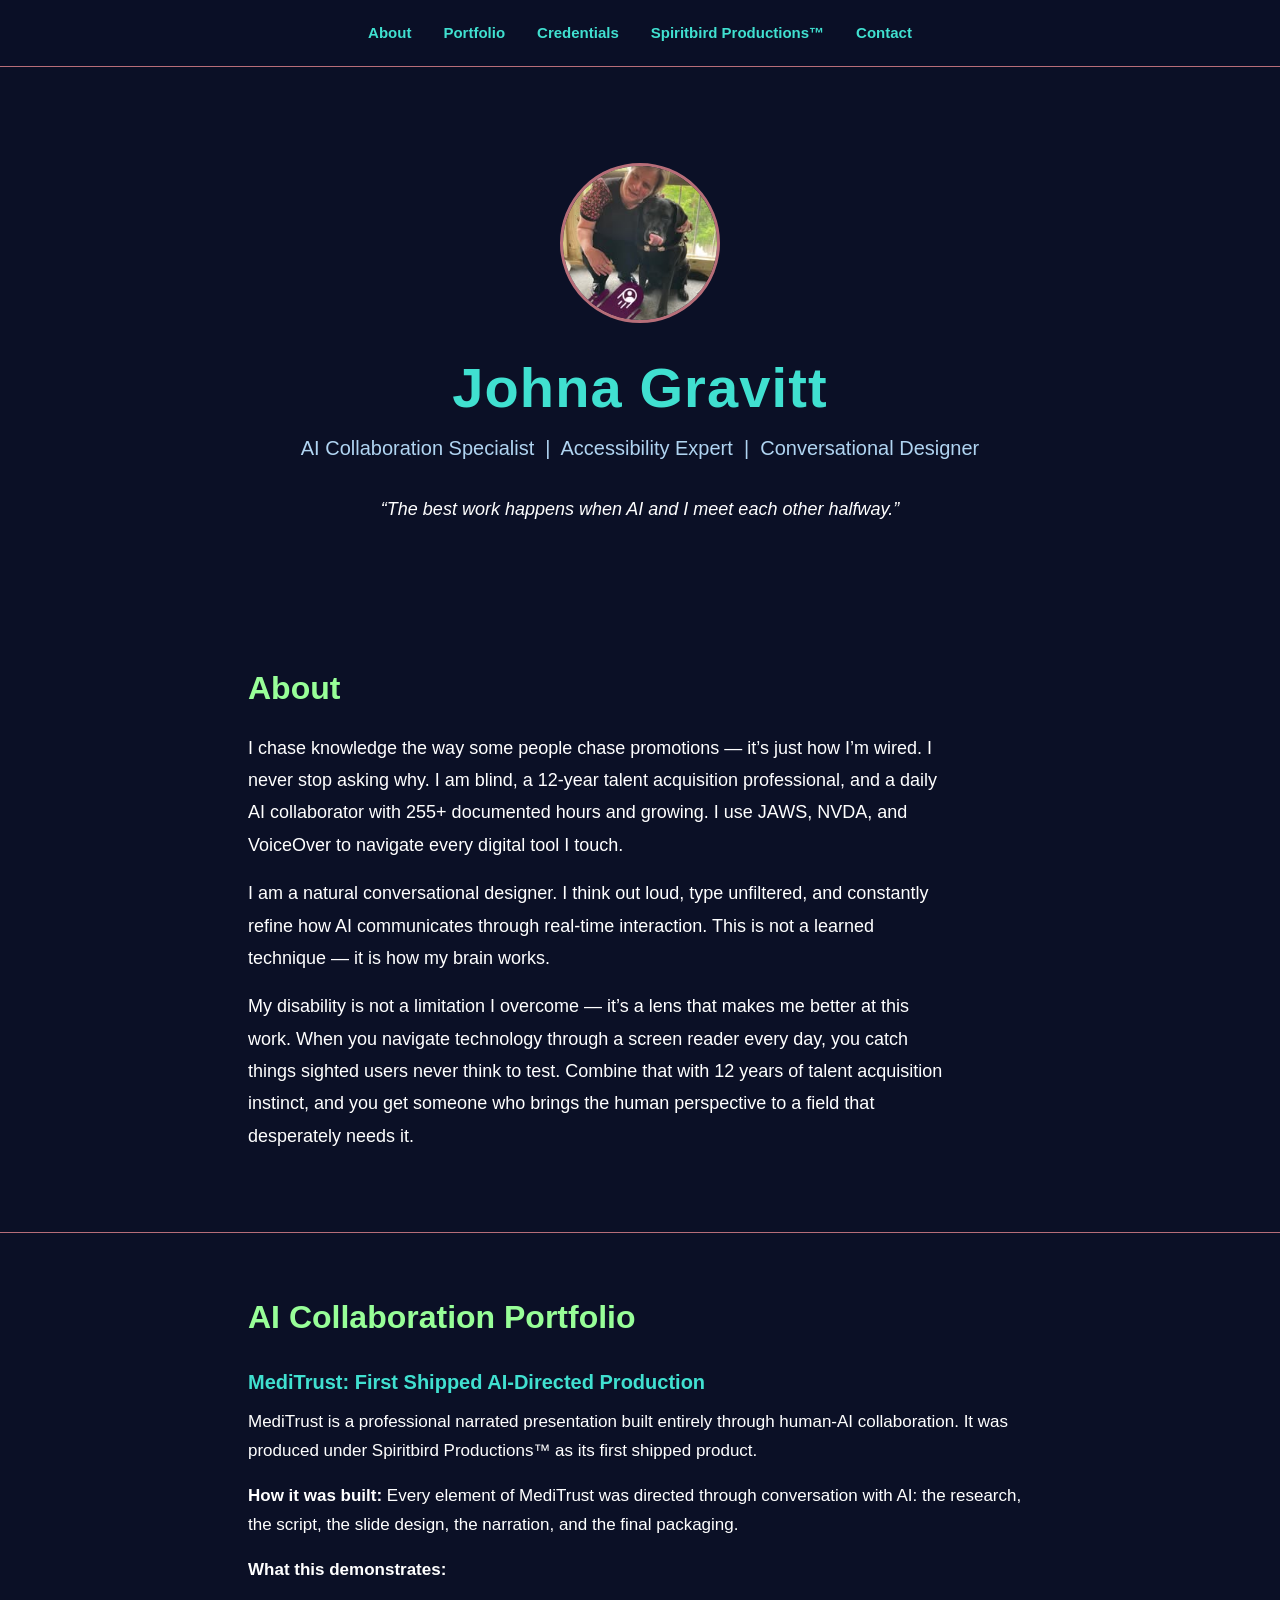
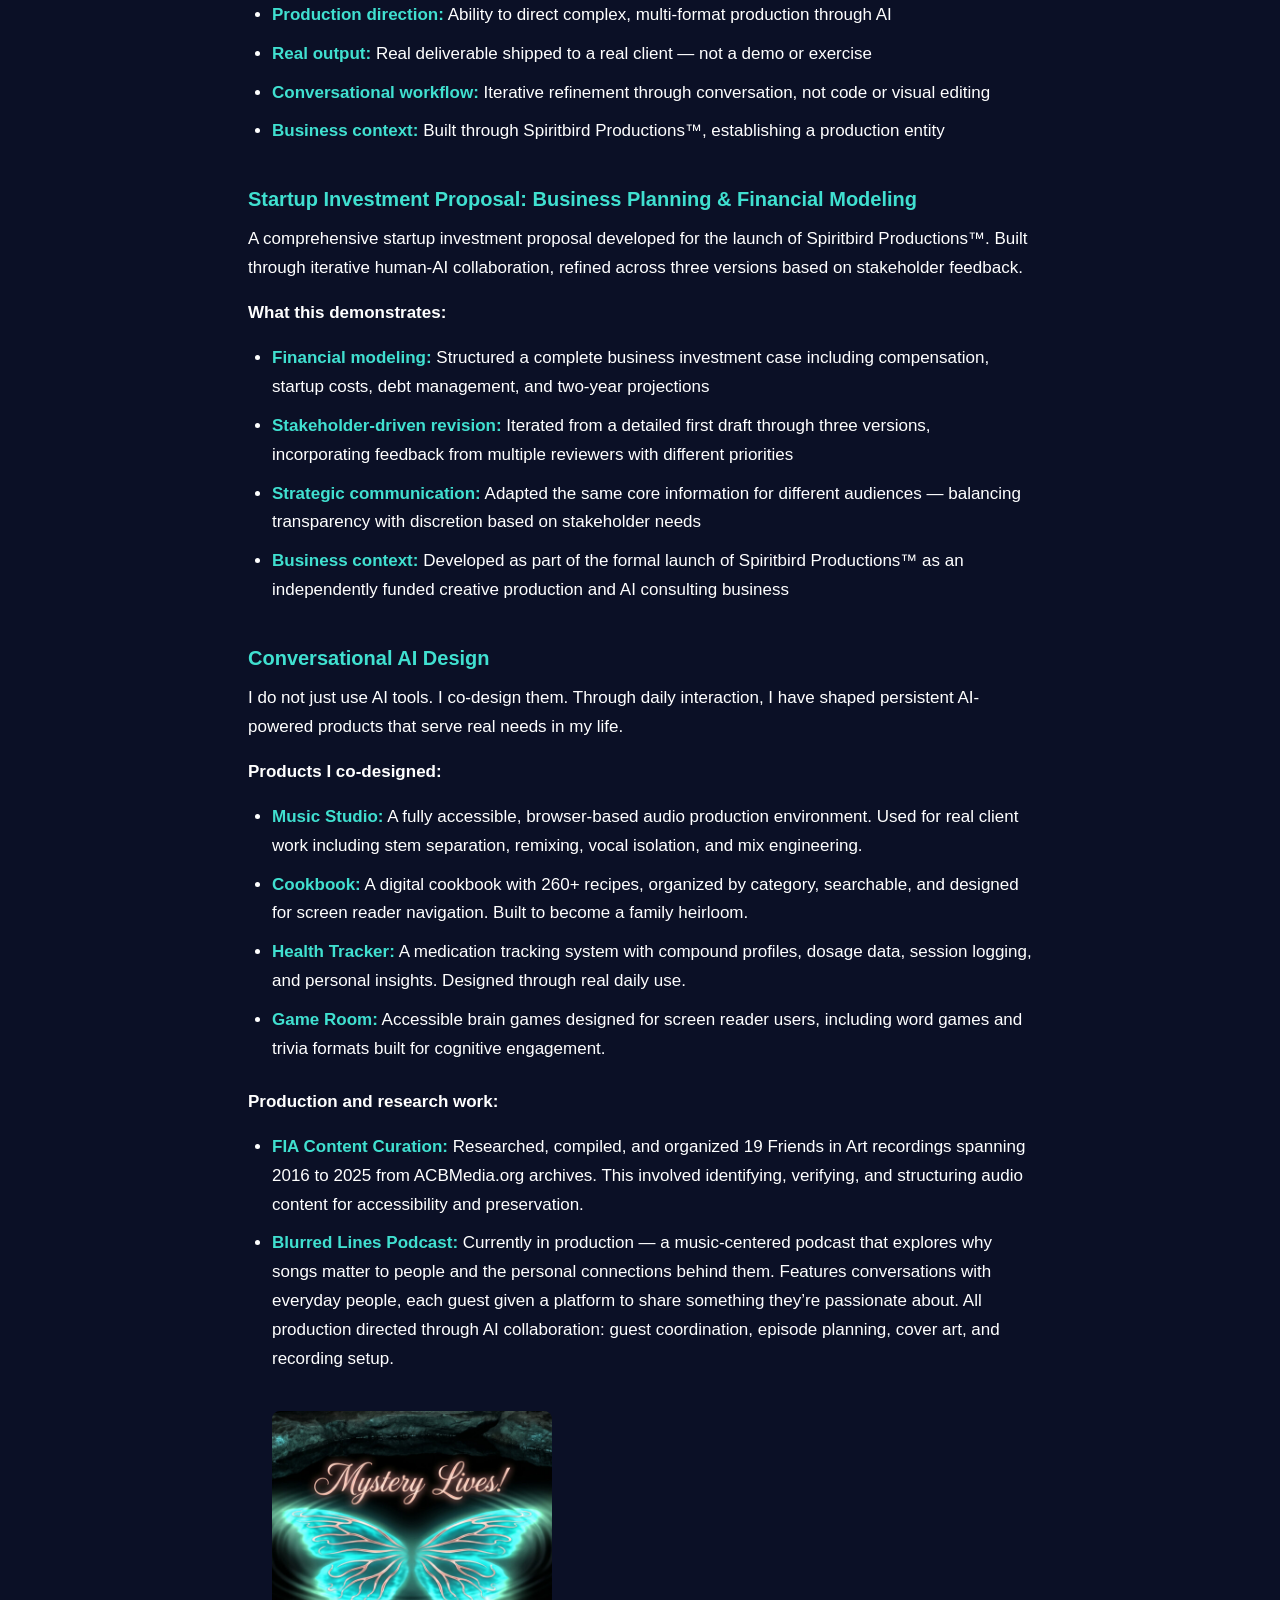
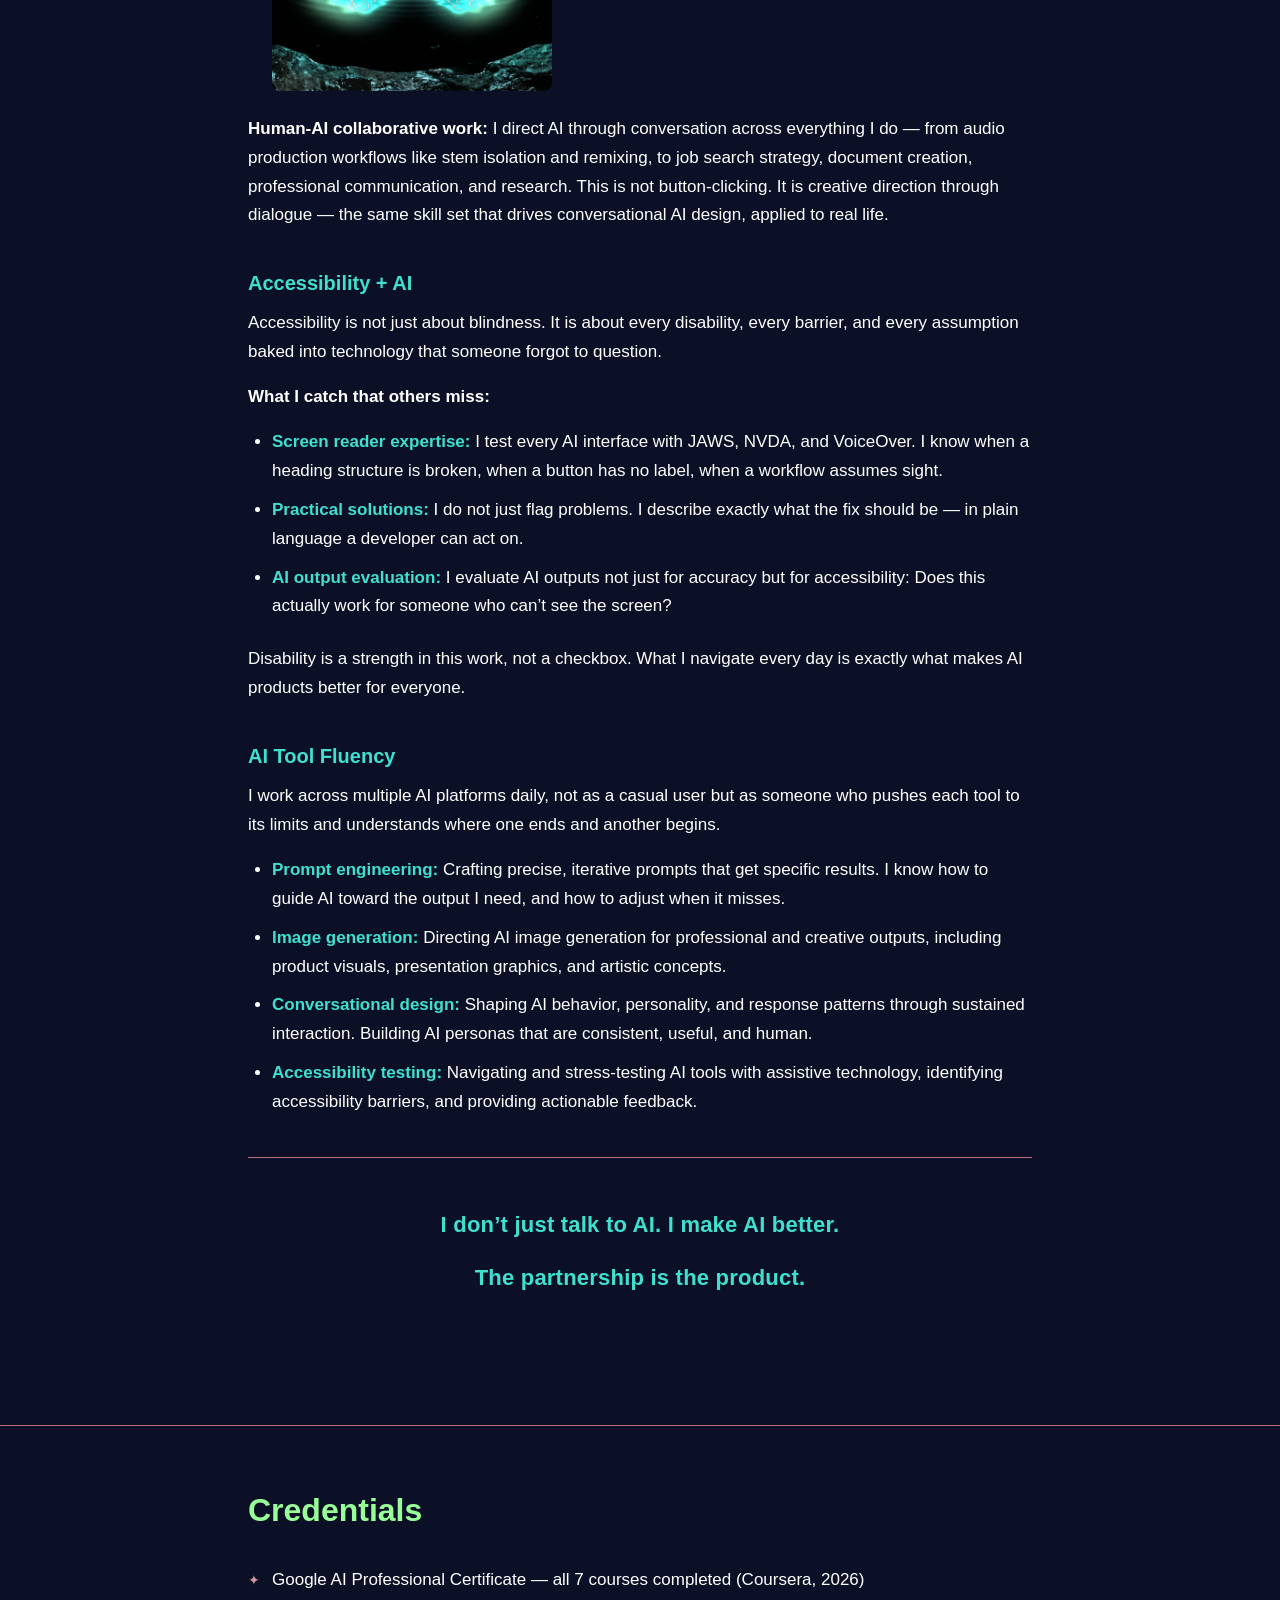
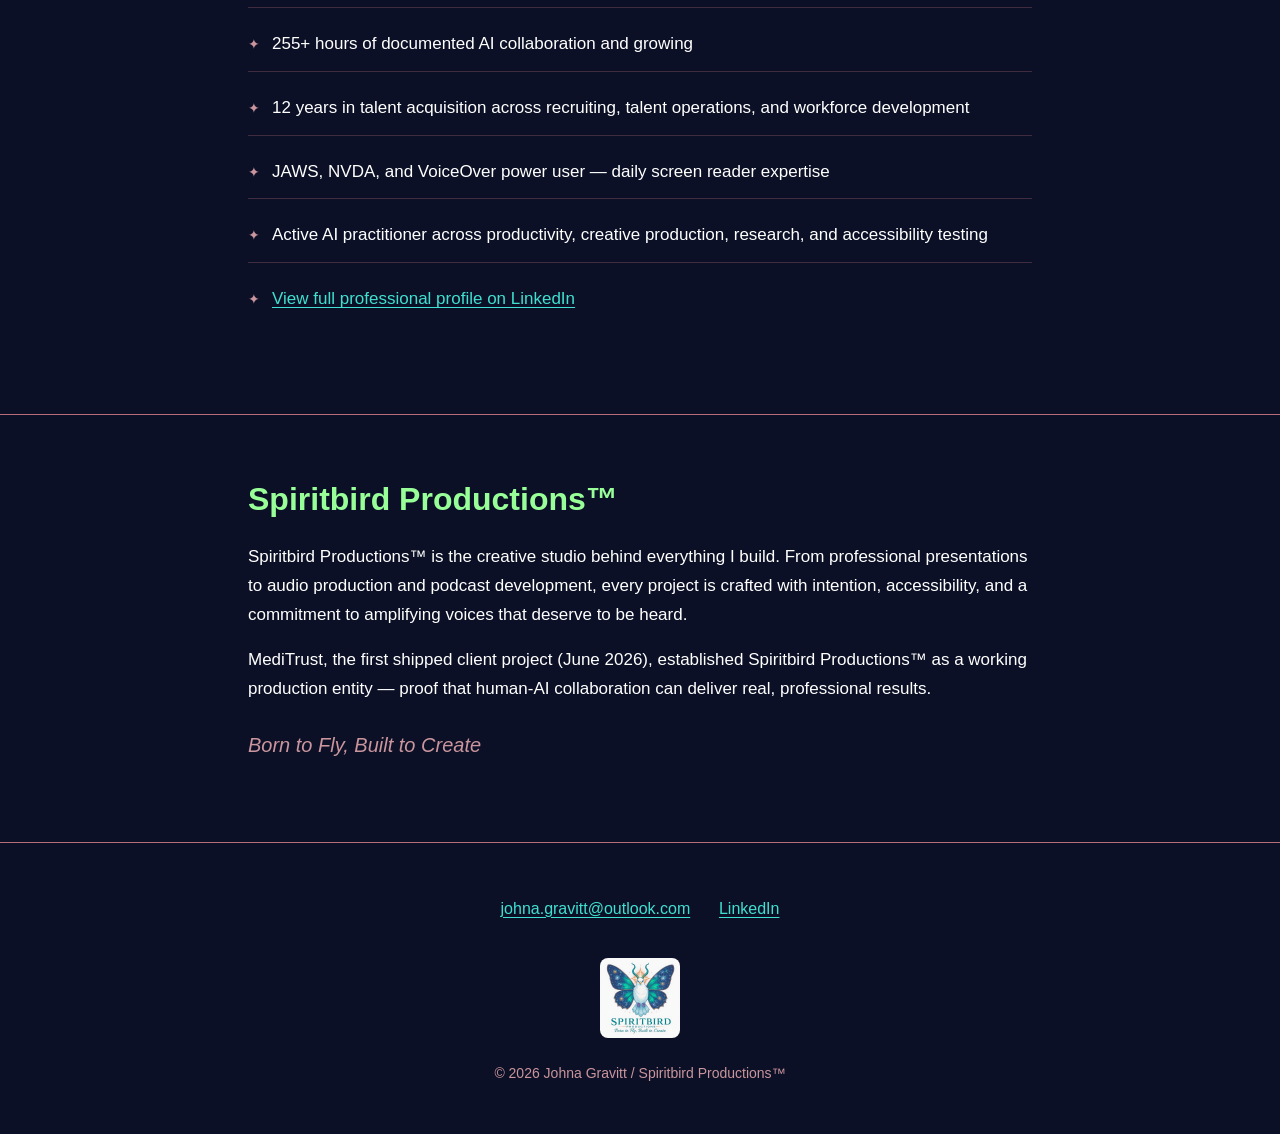
==== index.html @ 94cda11a "Add Startup Investment Proposal to portfolio" ====
<!DOCTYPE html>
<html lang="en">
<head>
    <meta charset="UTF-8">
    <meta name="viewport" content="width=device-width, initial-scale=1.0">
    <meta name="description" content="Johna Gravitt — AI Collaboration Specialist, Accessibility Expert, and Conversational Designer. Portfolio and professional profile.">
    <title>Johna Gravitt | AI Collaboration Portfolio</title>
    <style>
        /*
         * Spiritbird Productions&trade; — "The Midnight Cosmos" Palette
         * All color pairings verified against WCAG AAA (7:1 normal text, 4.5:1 large text)
         *
         * Background (midnight navy):  #0B1026  — luminance 0.0058
         * Turquoise (name/links):      #40E0D0  — ratio 11.46:1 (AAA PASS)
         * Mint green (section heads):  #98FF98  — ratio 15.31:1 (AAA PASS)
         * White (body text):           #FFFFFF  — ratio 18.81:1 (AAA PASS)
         * Powder blue (secondary text):#B0D4F1  — ratio 12.12:1 (AAA PASS)
         * Rose gold (adjusted):        #CA959D  — ratio  7.43:1 (AAA PASS)
         * Rose gold (decorative only): #B76E79  — ratio  4.94:1 (non-text 3:1 PASS)
         */

        /* === RESET & BASE === */
        *, *::before, *::after {
            box-sizing: border-box;
            margin: 0;
            padding: 0;
        }

        html {
            scroll-behavior: smooth;
            font-size: 100%;
        }

        @media (prefers-reduced-motion: reduce) {
            html { scroll-behavior: auto; }
            *, *::before, *::after { transition: none !important; animation: none !important; }
        }

        body {
            font-family: -apple-system, BlinkMacSystemFont, 'Segoe UI', Roboto, Oxygen, Ubuntu, Cantarell, sans-serif;
            background-color: #0B1026;
            color: #FFFFFF;
            line-height: 1.7;
            font-size: 1.0625rem;
            -webkit-font-smoothing: antialiased;
            -moz-osx-font-smoothing: grayscale;
        }

        /* === SKIP LINK === */
        .skip-link {
            position: absolute;
            top: -100%;
            left: 1rem;
            background: #40E0D0;
            color: #0B1026;
            padding: 0.75rem 1.5rem;
            font-weight: 700;
            font-size: 1rem;
            z-index: 1000;
            border-radius: 0 0 0.5rem 0.5rem;
            text-decoration: none;
        }

        .skip-link:focus {
            top: 0;
            outline: 3px solid #FFFFFF;
            outline-offset: 2px;
        }

        /* === FOCUS INDICATORS === */
        a:focus-visible,
        button:focus-visible,
        [tabindex]:focus-visible {
            outline: 3px solid #40E0D0;
            outline-offset: 3px;
            border-radius: 2px;
        }

        /* === NAV === */
        .site-nav {
            position: sticky;
            top: 0;
            z-index: 100;
            background-color: rgba(11, 16, 38, 0.95);
            border-bottom: 1px solid #B76E79;
            backdrop-filter: blur(10px);
            -webkit-backdrop-filter: blur(10px);
        }

        .nav-inner {
            max-width: 56rem;
            margin: 0 auto;
            padding: 0.875rem 1.5rem;
            display: flex;
            flex-wrap: wrap;
            justify-content: center;
            gap: 0.25rem;
        }

        .nav-inner a {
            color: #40E0D0;
            text-decoration: none;
            font-size: 0.9375rem;
            font-weight: 600;
            padding: 0.375rem 0.875rem;
            border-radius: 0.25rem;
            transition: background-color 0.2s ease, color 0.2s ease;
        }

        .nav-inner a:hover {
            background-color: rgba(64, 224, 208, 0.15);
            color: #FFFFFF;
        }

        /* === LAYOUT === */
        .container {
            max-width: 52rem;
            margin: 0 auto;
            padding: 0 1.5rem;
        }

        section {
            padding: 4rem 0;
        }

        section + section {
            border-top: 1px solid #B76E79;
        }

        /* === HERO === */
        .hero {
            padding: 6rem 0 4rem;
            text-align: center;
        }

        .hero .profile-photo {
            width: 160px;
            height: 160px;
            border-radius: 50%;
            border: 3px solid #B76E79;
            object-fit: cover;
            margin-bottom: 1.5rem;
        }

        .hero h1 {
            color: #40E0D0;
            font-size: clamp(2.5rem, 6vw, 3.5rem);
            font-weight: 800;
            letter-spacing: 0.02em;
            margin-bottom: 0.75rem;
            line-height: 1.15;
        }

        .hero .tagline {
            color: #B0D4F1;
            font-size: clamp(1rem, 2.5vw, 1.25rem);
            font-weight: 400;
            margin-bottom: 2rem;
            line-height: 1.5;
        }

        .hero blockquote {
            color: #CA959D;
            font-size: 1.125rem;
            font-style: italic;
            max-width: 36rem;
            margin: 0 auto;
            padding: 0 1rem;
            line-height: 1.6;
        }

        /* === SECTION HEADINGS === */
        h2 {
            color: #98FF98;
            font-size: clamp(1.5rem, 3.5vw, 2rem);
            font-weight: 700;
            margin-bottom: 1.5rem;
            line-height: 1.25;
        }

        h3 {
            color: #40E0D0;
            font-size: 1.25rem;
            font-weight: 600;
            margin-top: 2rem;
            margin-bottom: 0.75rem;
            line-height: 1.35;
        }

        /* === TEXT === */
        p {
            margin-bottom: 1rem;
            color: #FFFFFF;
        }

        .subtle {
            color: #B0D4F1;
        }

        strong {
            color: #FFFFFF;
            font-weight: 700;
        }

        /* === LINKS === */
        a {
            color: #40E0D0;
            text-decoration: underline;
            text-decoration-thickness: 1px;
            text-underline-offset: 3px;
            transition: color 0.2s ease;
        }

        a:hover {
            color: #FFFFFF;
        }

        /* === LISTS === */
        ul, ol {
            margin: 0.75rem 0 1.5rem 1.5rem;
        }

        li {
            margin-bottom: 0.625rem;
            line-height: 1.7;
        }

        li strong {
            color: #40E0D0;
        }

        /* === ABOUT SECTION === */
        .about-text {
            font-size: 1.125rem;
            line-height: 1.8;
            max-width: 44rem;
        }

        /* === PORTFOLIO SUBSECTIONS === */
        .portfolio-subsection {
            margin-bottom: 2.5rem;
        }

        .portfolio-subsection:last-child {
            margin-bottom: 0;
        }

        /* === CREDENTIALS === */
        .credential-list {
            list-style: none;
            margin-left: 0;
            padding: 0;
        }

        .credential-list li {
            padding: 0.75rem 0;
            border-bottom: 1px solid rgba(183, 110, 121, 0.3);
            display: flex;
            align-items: baseline;
            gap: 0.75rem;
        }

        .credential-list li:last-child {
            border-bottom: none;
        }

        .credential-list li::before {
            content: "✦";
            color: #CA959D;
            font-size: 0.875rem;
            flex-shrink: 0;
        }

        /* === SPIRITBIRD SECTION === */
        .spiritbird-tagline {
            color: #CA959D;
            font-size: 1.25rem;
            font-style: italic;
            margin-top: 1.5rem;
            font-weight: 500;
        }

        /* === CLOSING STATEMENT === */
        .closing-statement {
            text-align: center;
            padding: 3rem 0;
            border-top: 1px solid #B76E79;
        }

        .closing-statement p {
            color: #40E0D0;
            font-size: 1.375rem;
            font-weight: 700;
            letter-spacing: 0.01em;
        }

        .closing-sub {
            color: #B0D4F1;
            font-size: 1rem;
            font-weight: 400;
            margin-top: 0.25rem;
        }

        /* === FOOTER === */
        .site-footer {
            text-align: center;
            padding: 3rem 0 2rem;
            border-top: 1px solid #B76E79;
        }

        .footer-contact {
            margin-bottom: 2rem;
        }

        .footer-contact a {
            display: inline-block;
            margin: 0.25rem 0.75rem;
            font-size: 1rem;
        }

        .footer-logo {
            width: 80px;
            height: auto;
            margin: 1.5rem auto;
            display: block;
            border-radius: 0.5rem;
        }

        .footer-copyright {
            color: #CA959D;
            font-size: 0.875rem;
            margin-top: 1rem;
        }

        /* === DIVIDER === */
        .section-divider {
            border: none;
            height: 1px;
            background-color: #B76E79;
            margin: 2rem 0;
            opacity: 0.6;
        }

        /* === RESPONSIVE === */
        @media (max-width: 640px) {
            .container {
                padding: 0 1rem;
            }

            section {
                padding: 3rem 0;
            }

            .hero {
                padding: 4rem 0 3rem;
            }

            .nav-inner {
                padding: 0.625rem 1rem;
                gap: 0.125rem;
            }

            .nav-inner a {
                font-size: 0.8125rem;
                padding: 0.3rem 0.5rem;
            }

            .credential-list li {
                flex-direction: column;
                gap: 0.25rem;
            }
        }
    </style>
</head>
<body>

<!-- Skip to Content -->
<a href="#main-content" class="skip-link">Skip to main content</a>

<!-- Navigation -->
<nav class="site-nav" aria-label="Main navigation">
    <div class="nav-inner">
        <a href="#about">About</a>
        <a href="#portfolio">Portfolio</a>
        <a href="#credentials">Credentials</a>
        <a href="#spiritbird">Spiritbird Productions&trade;</a>
        <a href="#contact">Contact</a>
    </div>
</nav>

<!-- Hero -->
<header class="hero container">
    <img src="profile-photo.jpg" alt="Johna Gravitt" class="profile-photo">
    <h1>Johna Gravitt</h1>
    <p class="tagline">AI Collaboration Specialist &nbsp;|&nbsp; Accessibility Expert &nbsp;|&nbsp; Conversational Designer</p>
    <blockquote>
        <p>&ldquo;The best work happens when AI and I meet each other halfway.&rdquo;</p>
    </blockquote>
</header>

<!-- Main Content -->
<main id="main-content">

    <!-- About -->
    <section id="about" aria-labelledby="about-heading">
        <div class="container">
            <h2 id="about-heading">About</h2>
            <div class="about-text">
                <p>I chase knowledge the way some people chase promotions &mdash; it&rsquo;s just how I&rsquo;m wired. I never stop asking why. I am blind, a 12-year talent acquisition professional, and a daily AI collaborator with 255+ documented hours and growing. I use JAWS, NVDA, and VoiceOver to navigate every digital tool I touch.</p>
                <p>I am a natural conversational designer. I think out loud, type unfiltered, and constantly refine how AI communicates through real-time interaction. This is not a learned technique &mdash; it is how my brain works.</p>
                <p>My disability is not a limitation I overcome &mdash; it&rsquo;s a lens that makes me better at this work. When you navigate technology through a screen reader every day, you catch things sighted users never think to test. Combine that with 12 years of talent acquisition instinct, and you get someone who brings the human perspective to a field that desperately needs it.</p>
            </div>
        </div>
    </section>

    <!-- Portfolio -->
    <section id="portfolio" aria-labelledby="portfolio-heading">
        <div class="container">
            <h2 id="portfolio-heading">AI Collaboration Portfolio</h2>

            <!-- MediTrust -->
            <div class="portfolio-subsection">
                <h3>MediTrust: First Shipped AI-Directed Production</h3>
                <p>MediTrust is a professional narrated presentation built entirely through human-AI collaboration. It was produced under Spiritbird Productions&trade; as its first shipped product.</p>

                <p><strong>How it was built:</strong> Every element of MediTrust was directed through conversation with AI: the research, the script, the slide design, the narration, and the final packaging.</p>

                <p><strong>What this demonstrates:</strong></p>
                <ul>
                    <li><strong>Production direction:</strong> Ability to direct complex, multi-format production through AI</li>
                    <li><strong>Real output:</strong> Real deliverable shipped to a real client &mdash; not a demo or exercise</li>
                    <li><strong>Conversational workflow:</strong> Iterative refinement through conversation, not code or visual editing</li>
                    <li><strong>Business context:</strong> Built through Spiritbird Productions&trade;, establishing a production entity</li>
                </ul>
            </div>

            <!-- Startup Investment Proposal -->
            <div class="portfolio-subsection">
                <h3>Startup Investment Proposal: Business Planning &amp; Financial Modeling</h3>
                <p>A comprehensive startup investment proposal developed for the launch of Spiritbird Productions&trade;. Built through iterative human-AI collaboration, refined across three versions based on stakeholder feedback.</p>

                <p><strong>What this demonstrates:</strong></p>
                <ul>
                    <li><strong>Financial modeling:</strong> Structured a complete business investment case including compensation, startup costs, debt management, and two-year projections</li>
                    <li><strong>Stakeholder-driven revision:</strong> Iterated from a detailed first draft through three versions, incorporating feedback from multiple reviewers with different priorities</li>
                    <li><strong>Strategic communication:</strong> Adapted the same core information for different audiences &mdash; balancing transparency with discretion based on stakeholder needs</li>
                    <li><strong>Business context:</strong> Developed as part of the formal launch of Spiritbird Productions&trade; as an independently funded creative production and AI consulting business</li>
                </ul>
            </div>

            <!-- Conversational AI Design -->
            <div class="portfolio-subsection">
                <h3>Conversational AI Design</h3>
                <p>I do not just use AI tools. I co-design them. Through daily interaction, I have shaped persistent AI-powered products that serve real needs in my life.</p>

                <p><strong>Products I co-designed:</strong></p>
                <ul>
                    <li><strong>Music Studio:</strong> A fully accessible, browser-based audio production environment. Used for real client work including stem separation, remixing, vocal isolation, and mix engineering.</li>
                    <li><strong>Cookbook:</strong> A digital cookbook with 260+ recipes, organized by category, searchable, and designed for screen reader navigation. Built to become a family heirloom.</li>
                    <li><strong>Health Tracker:</strong> A medication tracking system with compound profiles, dosage data, session logging, and personal insights. Designed through real daily use.</li>
                    <li><strong>Game Room:</strong> Accessible brain games designed for screen reader users, including word games and trivia formats built for cognitive engagement.</li>
                </ul>

                <p><strong>Production and research work:</strong></p>
                <ul>
                    <li><strong>FIA Content Curation:</strong> Researched, compiled, and organized 19 Friends in Art recordings spanning 2016 to 2025 from ACBMedia.org archives. This involved identifying, verifying, and structuring audio content for accessibility and preservation.</li>
                    <li>
                        <strong>Blurred Lines Podcast:</strong> Currently in production &mdash; a music-centered podcast that explores why songs matter to people and the personal connections behind them. Features conversations with everyday people, each guest given a platform to share something they&rsquo;re passionate about. All production directed through AI collaboration: guest coordination, episode planning, cover art, and recording setup.
                        <br><br>
                        <img src="mystery-lives-cover.jpg" alt="Blurred Lines podcast cover art: Mystery Lives — a glowing turquoise butterfly with rose gold filigree veins emerging from a dark cavern" style="width: 280px; height: auto; border-radius: 0.5rem; display: block; margin-top: 0.5rem;">
                    </li>
                </ul>

                <p><strong>Human-AI collaborative work:</strong> I direct AI through conversation across everything I do &mdash; from audio production workflows like stem isolation and remixing, to job search strategy, document creation, professional communication, and research. This is not button-clicking. It is creative direction through dialogue &mdash; the same skill set that drives conversational AI design, applied to real life.</p>
            </div>

            <!-- Accessibility + AI -->
            <div class="portfolio-subsection">
                <h3>Accessibility + AI</h3>
                <p>Accessibility is not just about blindness. It is about every disability, every barrier, and every assumption baked into technology that someone forgot to question.</p>

                <p><strong>What I catch that others miss:</strong></p>
                <ul>
                    <li><strong>Screen reader expertise:</strong> I test every AI interface with JAWS, NVDA, and VoiceOver. I know when a heading structure is broken, when a button has no label, when a workflow assumes sight.</li>
                    <li><strong>Practical solutions:</strong> I do not just flag problems. I describe exactly what the fix should be &mdash; in plain language a developer can act on.</li>
                    <li><strong>AI output evaluation:</strong> I evaluate AI outputs not just for accuracy but for accessibility: Does this actually work for someone who can&rsquo;t see the screen?</li>
                </ul>

                <p>Disability is a strength in this work, not a checkbox. What I navigate every day is exactly what makes AI products better for everyone.</p>
            </div>

            <!-- AI Tool Fluency -->
            <div class="portfolio-subsection">
                <h3>AI Tool Fluency</h3>
                <p>I work across multiple AI platforms daily, not as a casual user but as someone who pushes each tool to its limits and understands where one ends and another begins.</p>

                <ul>
                    <li><strong>Prompt engineering:</strong> Crafting precise, iterative prompts that get specific results. I know how to guide AI toward the output I need, and how to adjust when it misses.</li>
                    <li><strong>Image generation:</strong> Directing AI image generation for professional and creative outputs, including product visuals, presentation graphics, and artistic concepts.</li>
                    <li><strong>Conversational design:</strong> Shaping AI behavior, personality, and response patterns through sustained interaction. Building AI personas that are consistent, useful, and human.</li>
                    <li><strong>Accessibility testing:</strong> Navigating and stress-testing AI tools with assistive technology, identifying accessibility barriers, and providing actionable feedback.</li>
                </ul>
            </div>

            <!-- Closing Statement -->
            <div class="closing-statement">
                <p>I don&rsquo;t just talk to AI. I make AI better.</p>
                <p class="closing-sub">The partnership is the product.</p>
            </div>
        </div>
    </section>

    <!-- Credentials -->
    <section id="credentials" aria-labelledby="credentials-heading">
        <div class="container">
            <h2 id="credentials-heading">Credentials</h2>
            <ul class="credential-list">
                <li>Google AI Professional Certificate &mdash; all 7 courses completed (Coursera, 2026)</li>
                <li>255+ hours of documented AI collaboration and growing</li>
                <li>12 years in talent acquisition across recruiting, talent operations, and workforce development</li>
                <li>JAWS, NVDA, and VoiceOver power user &mdash; daily screen reader expertise</li>
                <li>Active AI practitioner across productivity, creative production, research, and accessibility testing</li>
                <li><a href="https://www.linkedin.com/in/johna-gravitt-8a9745179/" target="_blank" rel="noopener noreferrer">View full professional profile on LinkedIn</a></li>
            </ul>
        </div>
    </section>

    <!-- Spiritbird Productions&trade; -->
    <section id="spiritbird" aria-labelledby="spiritbird-heading">
        <div class="container">
            <h2 id="spiritbird-heading">Spiritbird Productions&trade;</h2>
            <p>Spiritbird Productions&trade; is the creative studio behind everything I build. From professional presentations to audio production and podcast development, every project is crafted with intention, accessibility, and a commitment to amplifying voices that deserve to be heard.</p>
            <p>MediTrust, the first shipped client project (June 2026), established Spiritbird Productions&trade; as a working production entity &mdash; proof that human-AI collaboration can deliver real, professional results.</p>
            <p class="spiritbird-tagline">Born to Fly, Built to Create</p>
        </div>
    </section>

</main>

<!-- Footer / Contact -->
<footer id="contact" class="site-footer" aria-label="Contact information">
    <div class="container">
        <h2 id="contact-heading" class="sr-only">Contact</h2>
        <div class="footer-contact">
            <a href="mailto:johna.gravitt@outlook.com">johna.gravitt@outlook.com</a>
            <a href="https://www.linkedin.com/in/johna-gravitt-8a9745179/" target="_blank" rel="noopener noreferrer">LinkedIn</a>
        </div>
        <img
            src="spiritbird-logo.jpg"
            alt="Spiritbird Productions&trade; logo: a white dove with turquoise eyes and butterfly galaxy wings in shades of turquoise, midnight navy, and rose gold stars"
            class="footer-logo"
            width="80"
            height="80"
            loading="lazy"
        >
        <p class="footer-copyright">&copy; 2026 Johna Gravitt / Spiritbird Productions&trade;</p>
    </div>
</footer>

<!-- Visually hidden class for screen-reader-only content -->
<style>
    .sr-only {
        position: absolute;
        width: 1px;
        height: 1px;
        padding: 0;
        margin: -1px;
        overflow: hidden;
        clip: rect(0, 0, 0, 0);
        white-space: nowrap;
        border: 0;
    }
</style>

</body>
</html>
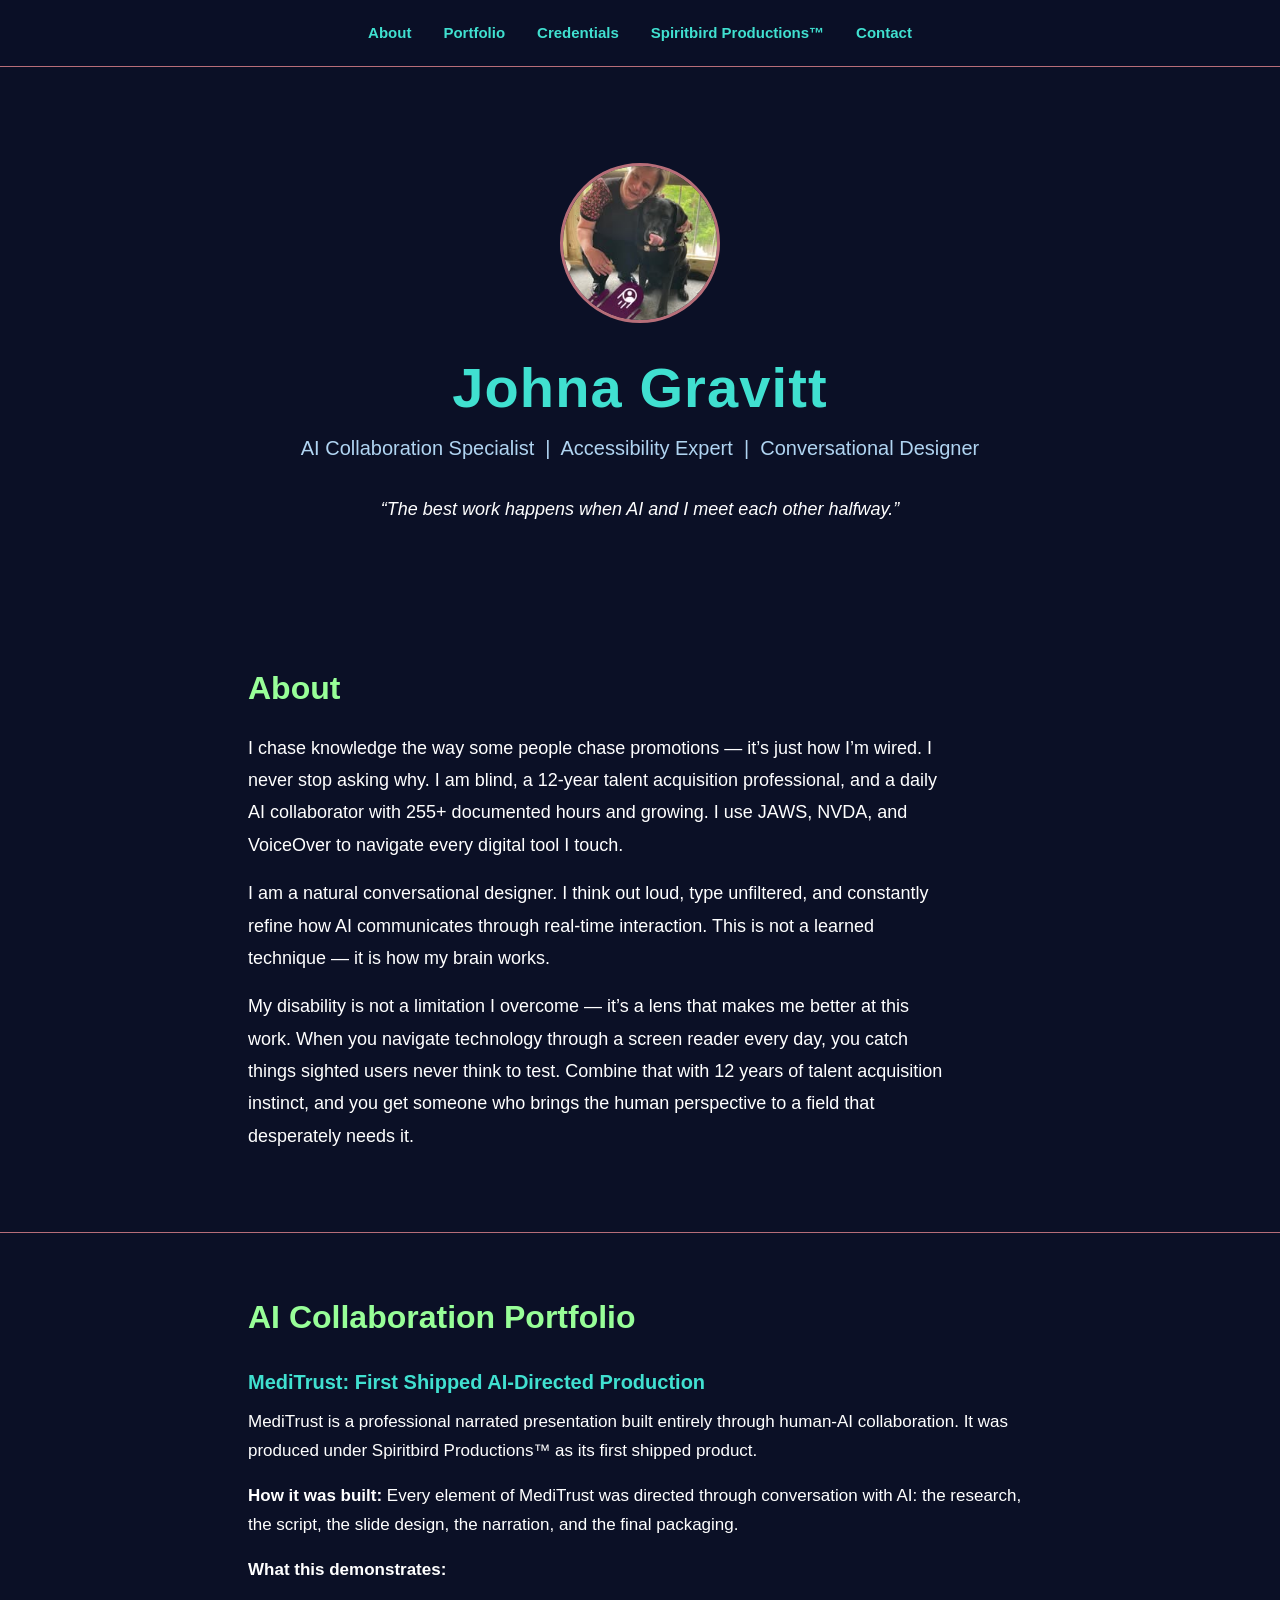
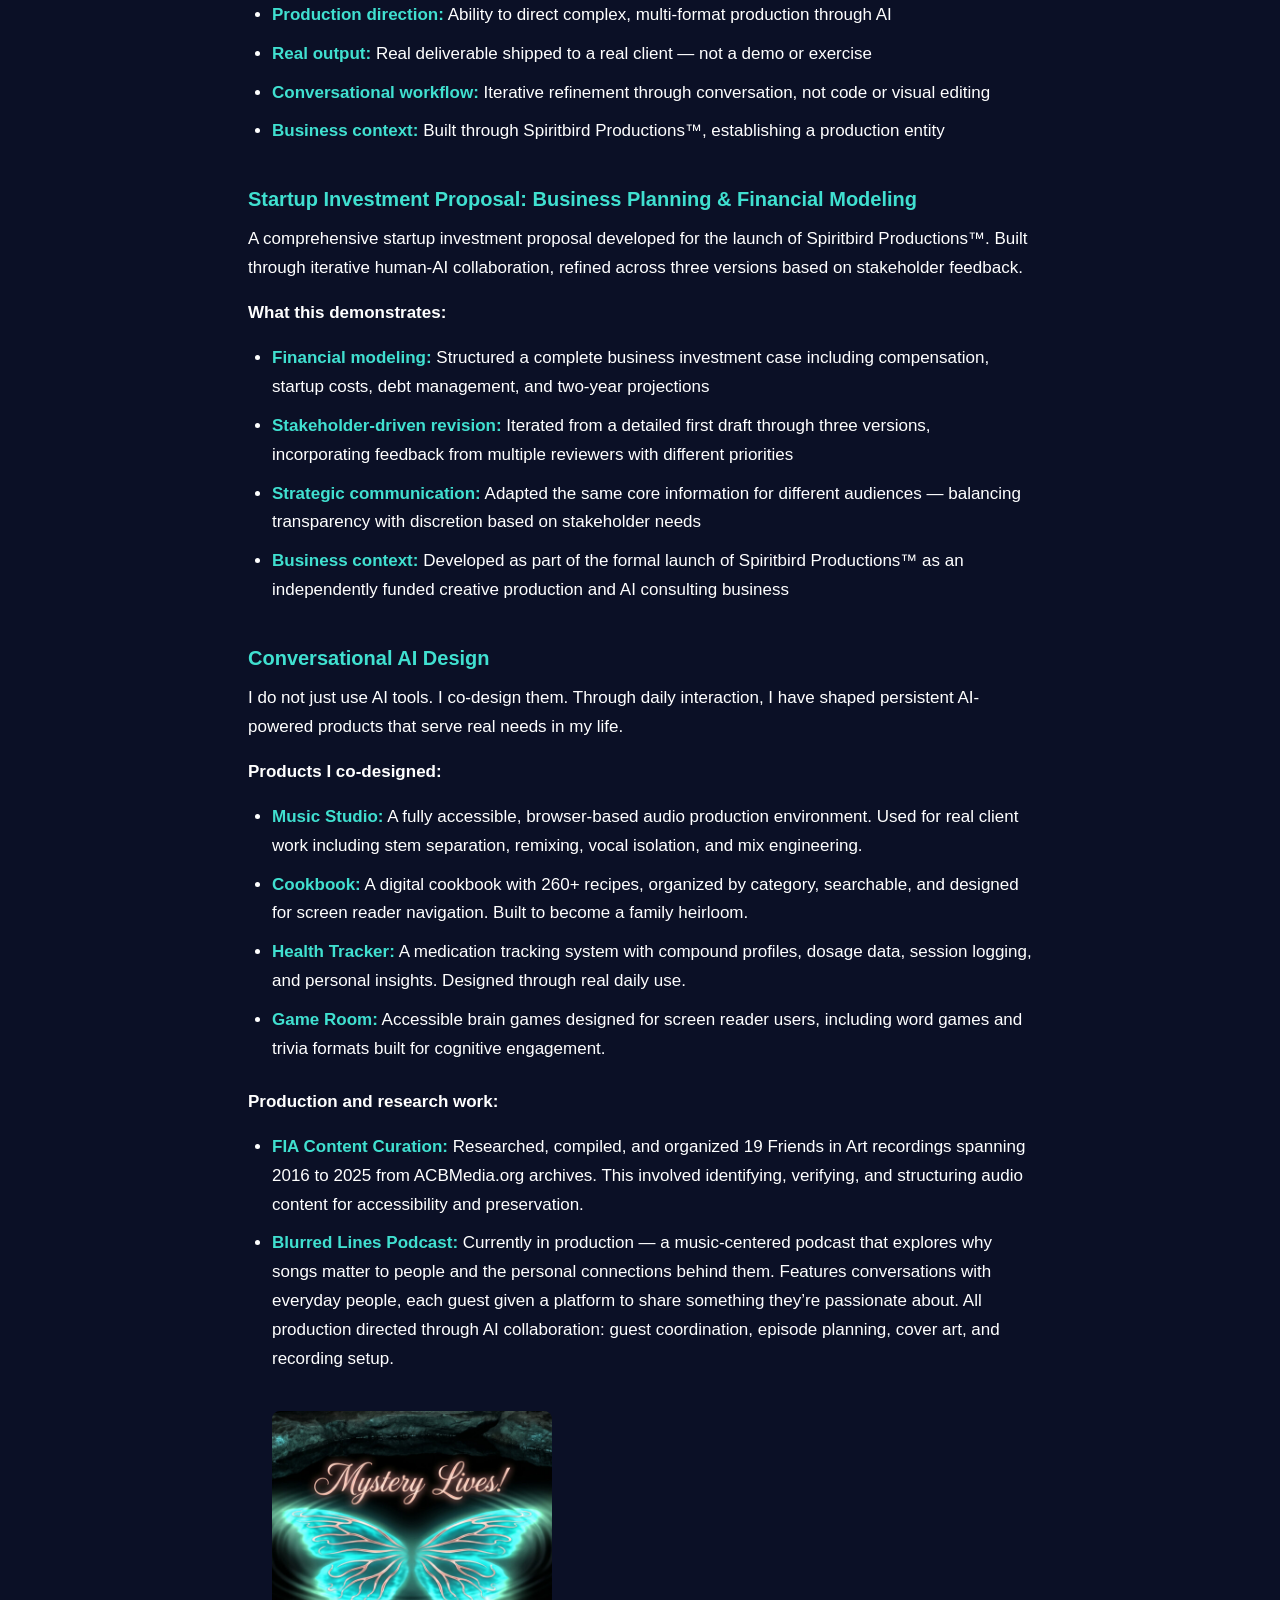
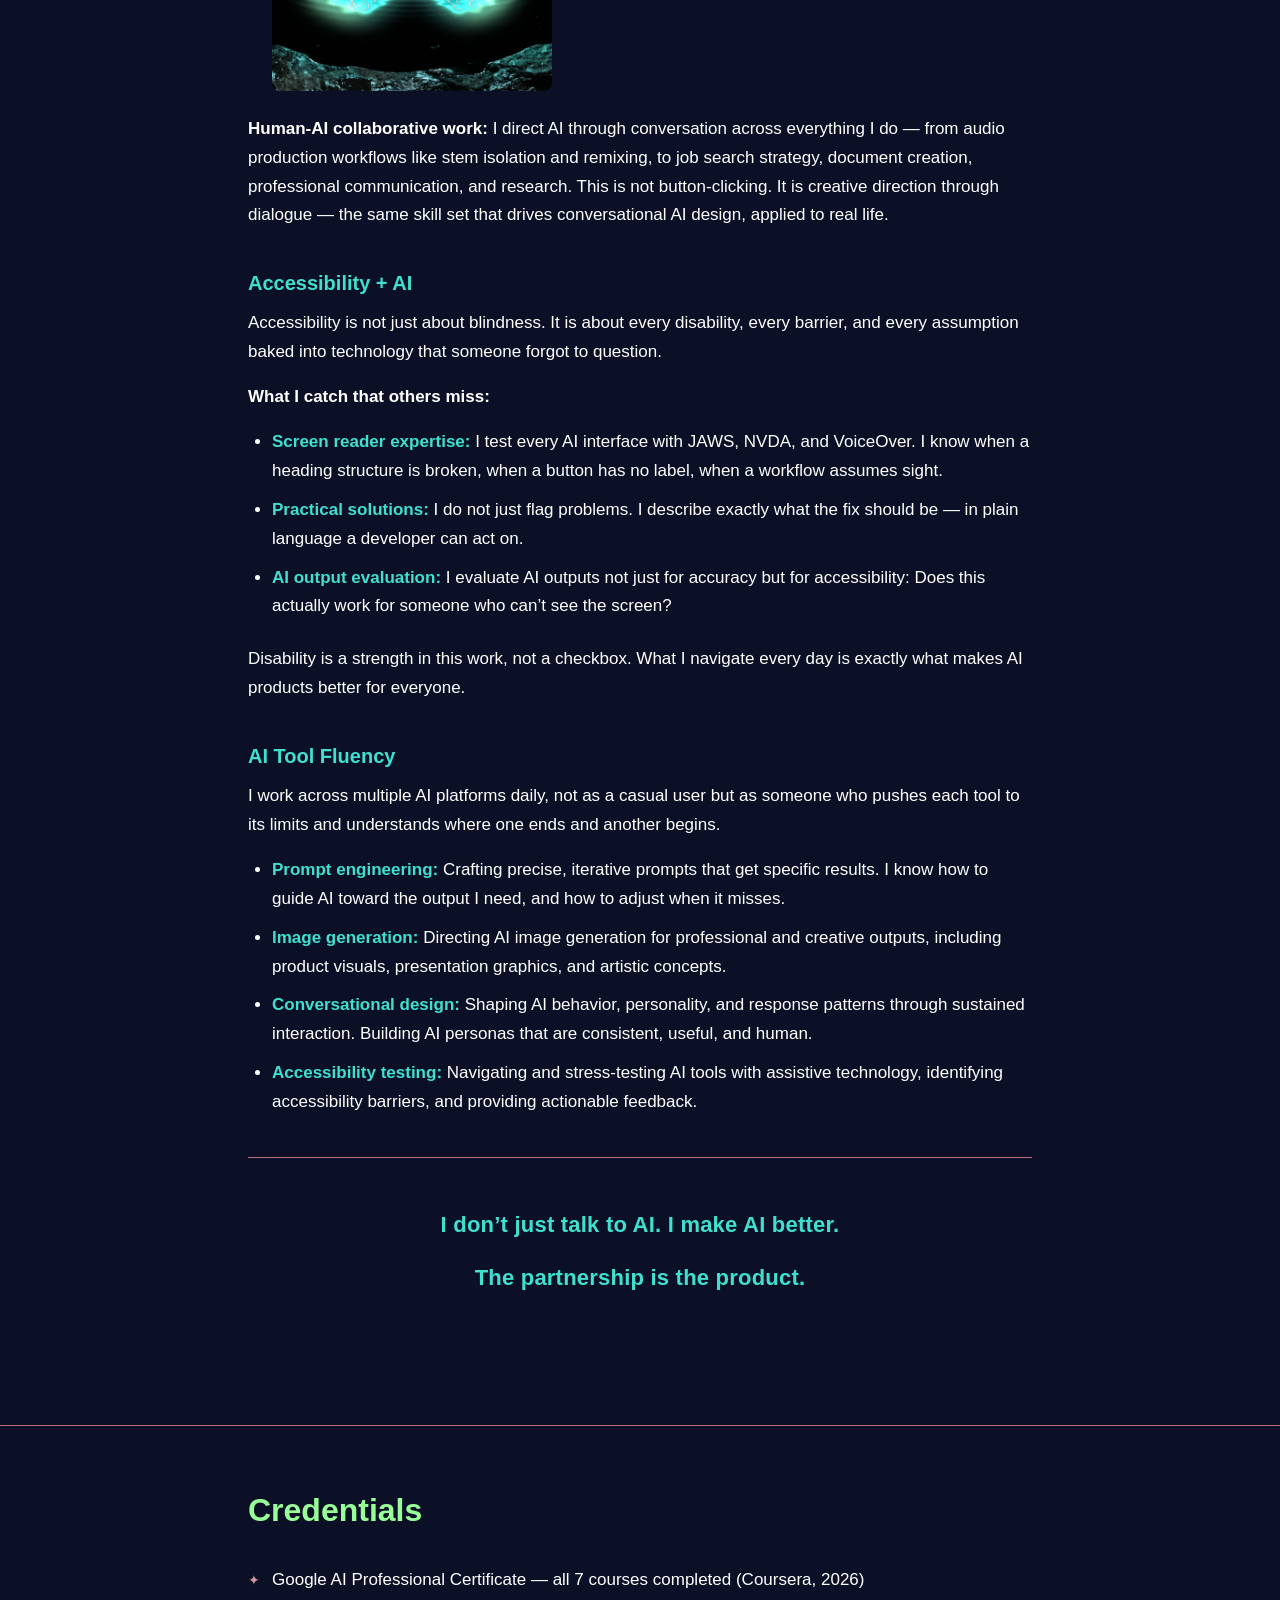
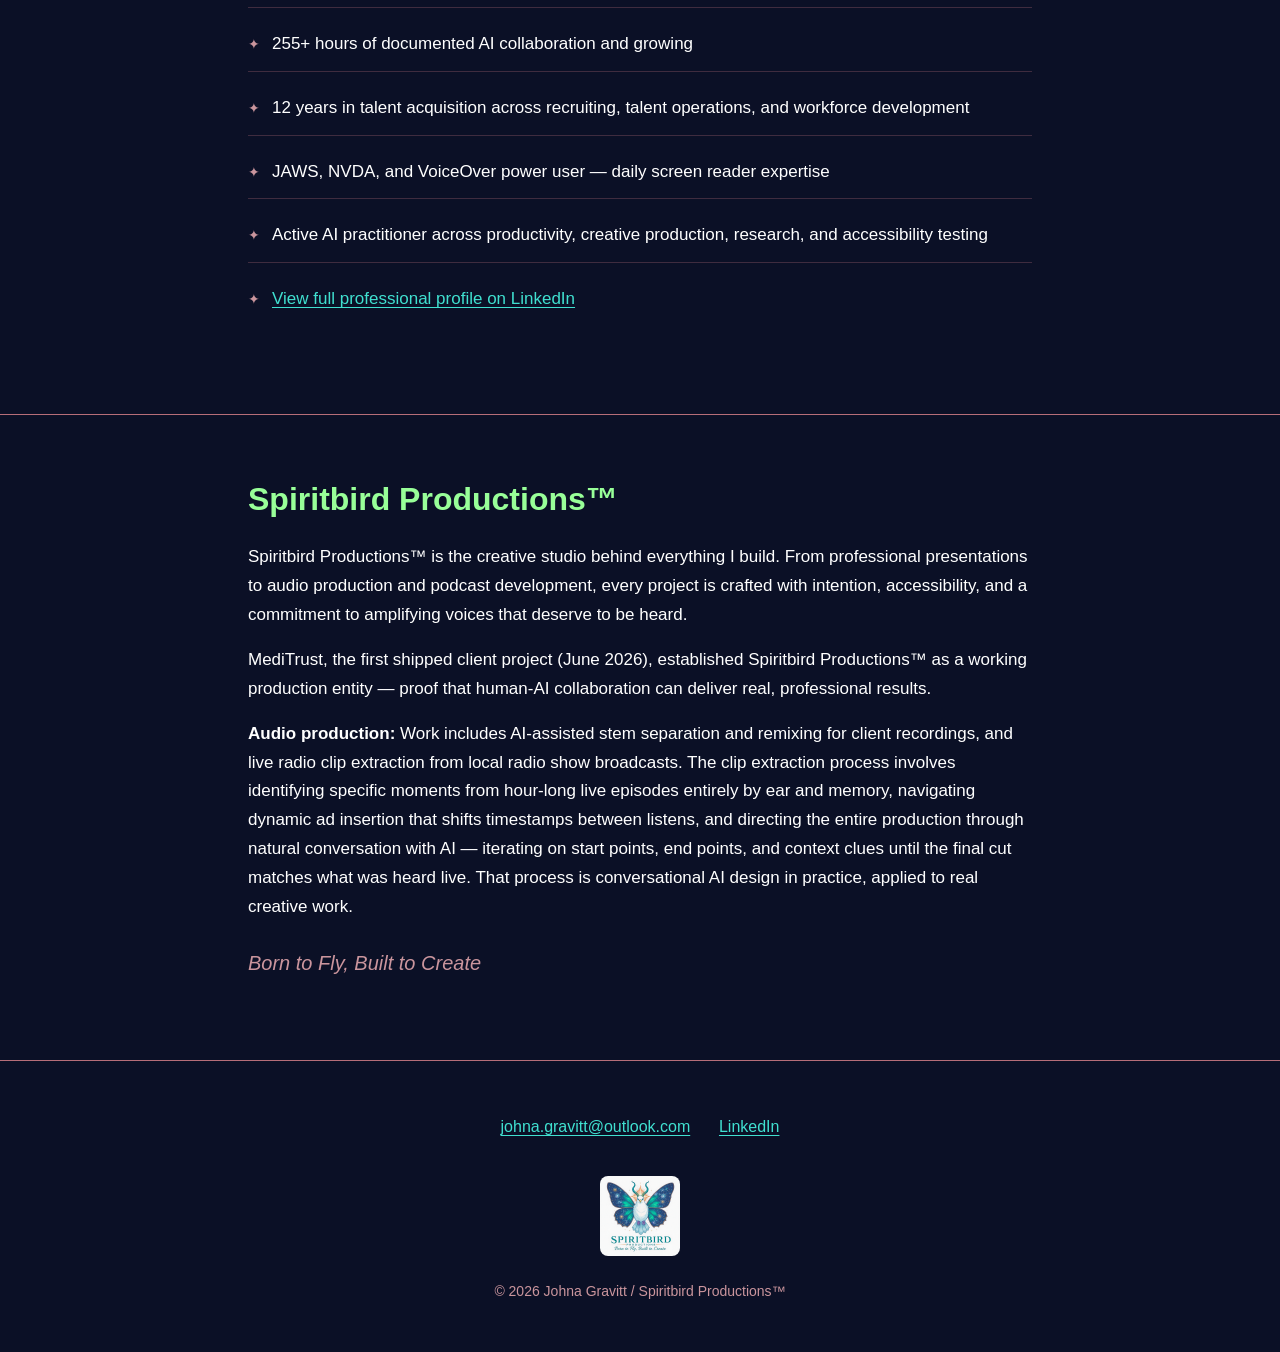
==== commit 8916abe9: "Add audio production section to Spiritbird Productions" ====
--- a/index.html
+++ b/index.html
@@ -531,6 +531,7 @@
             <h2 id="spiritbird-heading">Spiritbird Productions&trade;</h2>
             <p>Spiritbird Productions&trade; is the creative studio behind everything I build. From professional presentations to audio production and podcast development, every project is crafted with intention, accessibility, and a commitment to amplifying voices that deserve to be heard.</p>
             <p>MediTrust, the first shipped client project (June 2026), established Spiritbird Productions&trade; as a working production entity &mdash; proof that human-AI collaboration can deliver real, professional results.</p>
+            <p><strong>Audio production:</strong> Work includes AI-assisted stem separation and remixing for client recordings, and live radio clip extraction from local radio show broadcasts. The clip extraction process involves identifying specific moments from hour-long live episodes entirely by ear and memory, navigating dynamic ad insertion that shifts timestamps between listens, and directing the entire production through natural conversation with AI &mdash; iterating on start points, end points, and context clues until the final cut matches what was heard live. That process is conversational AI design in practice, applied to real creative work.</p>
             <p class="spiritbird-tagline">Born to Fly, Built to Create</p>
         </div>
     </section>
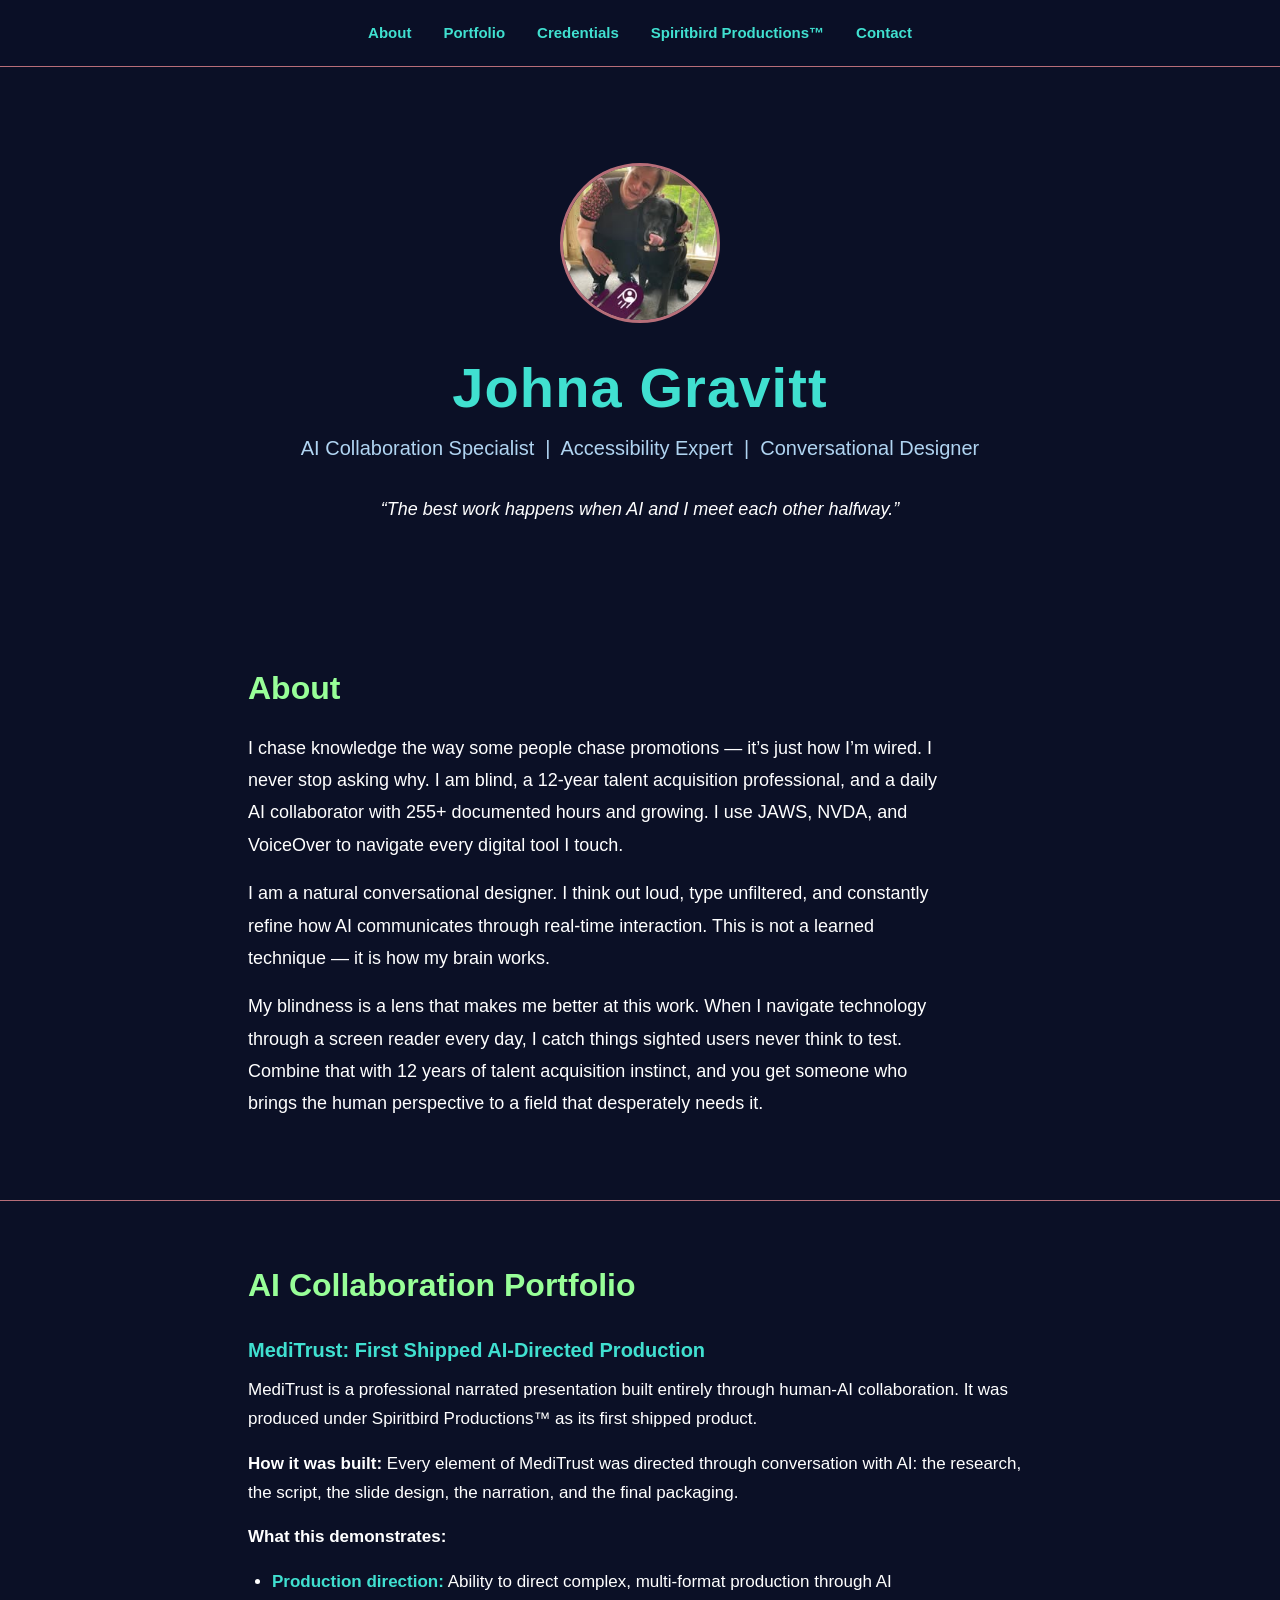
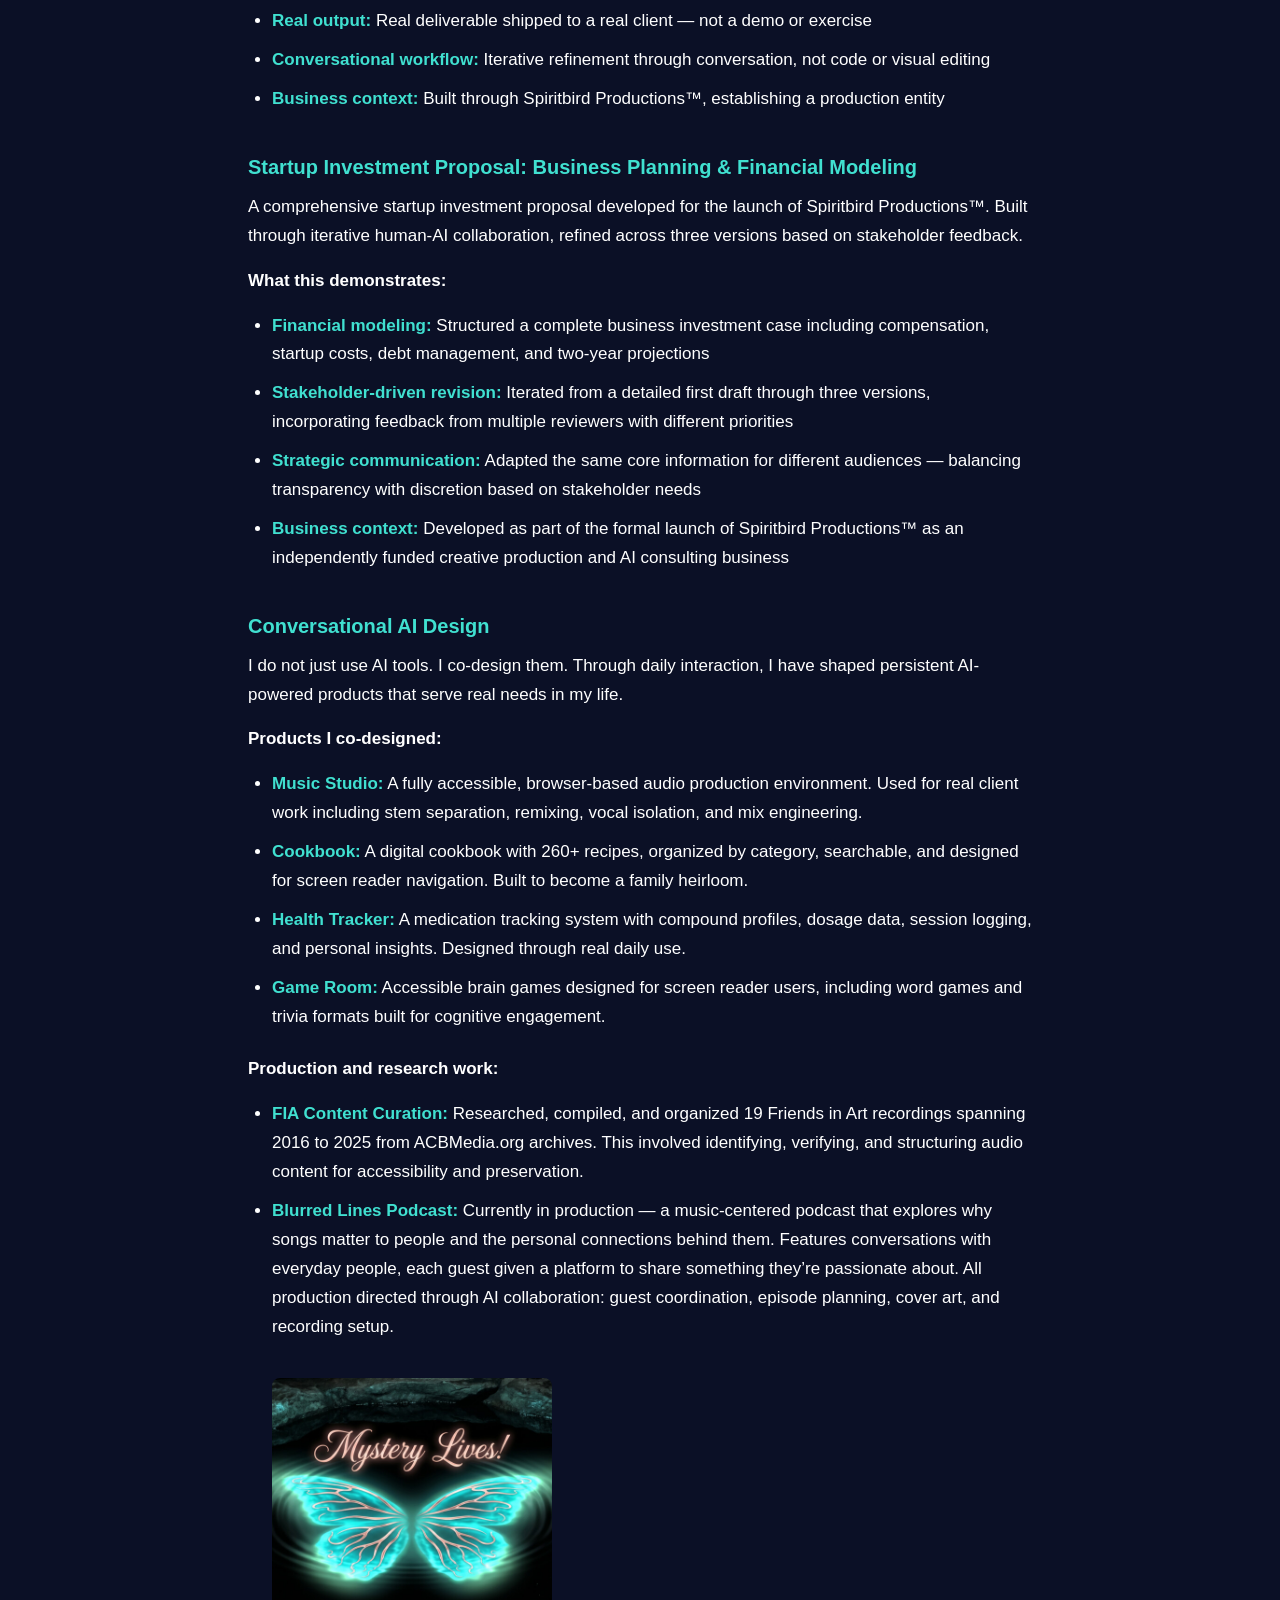
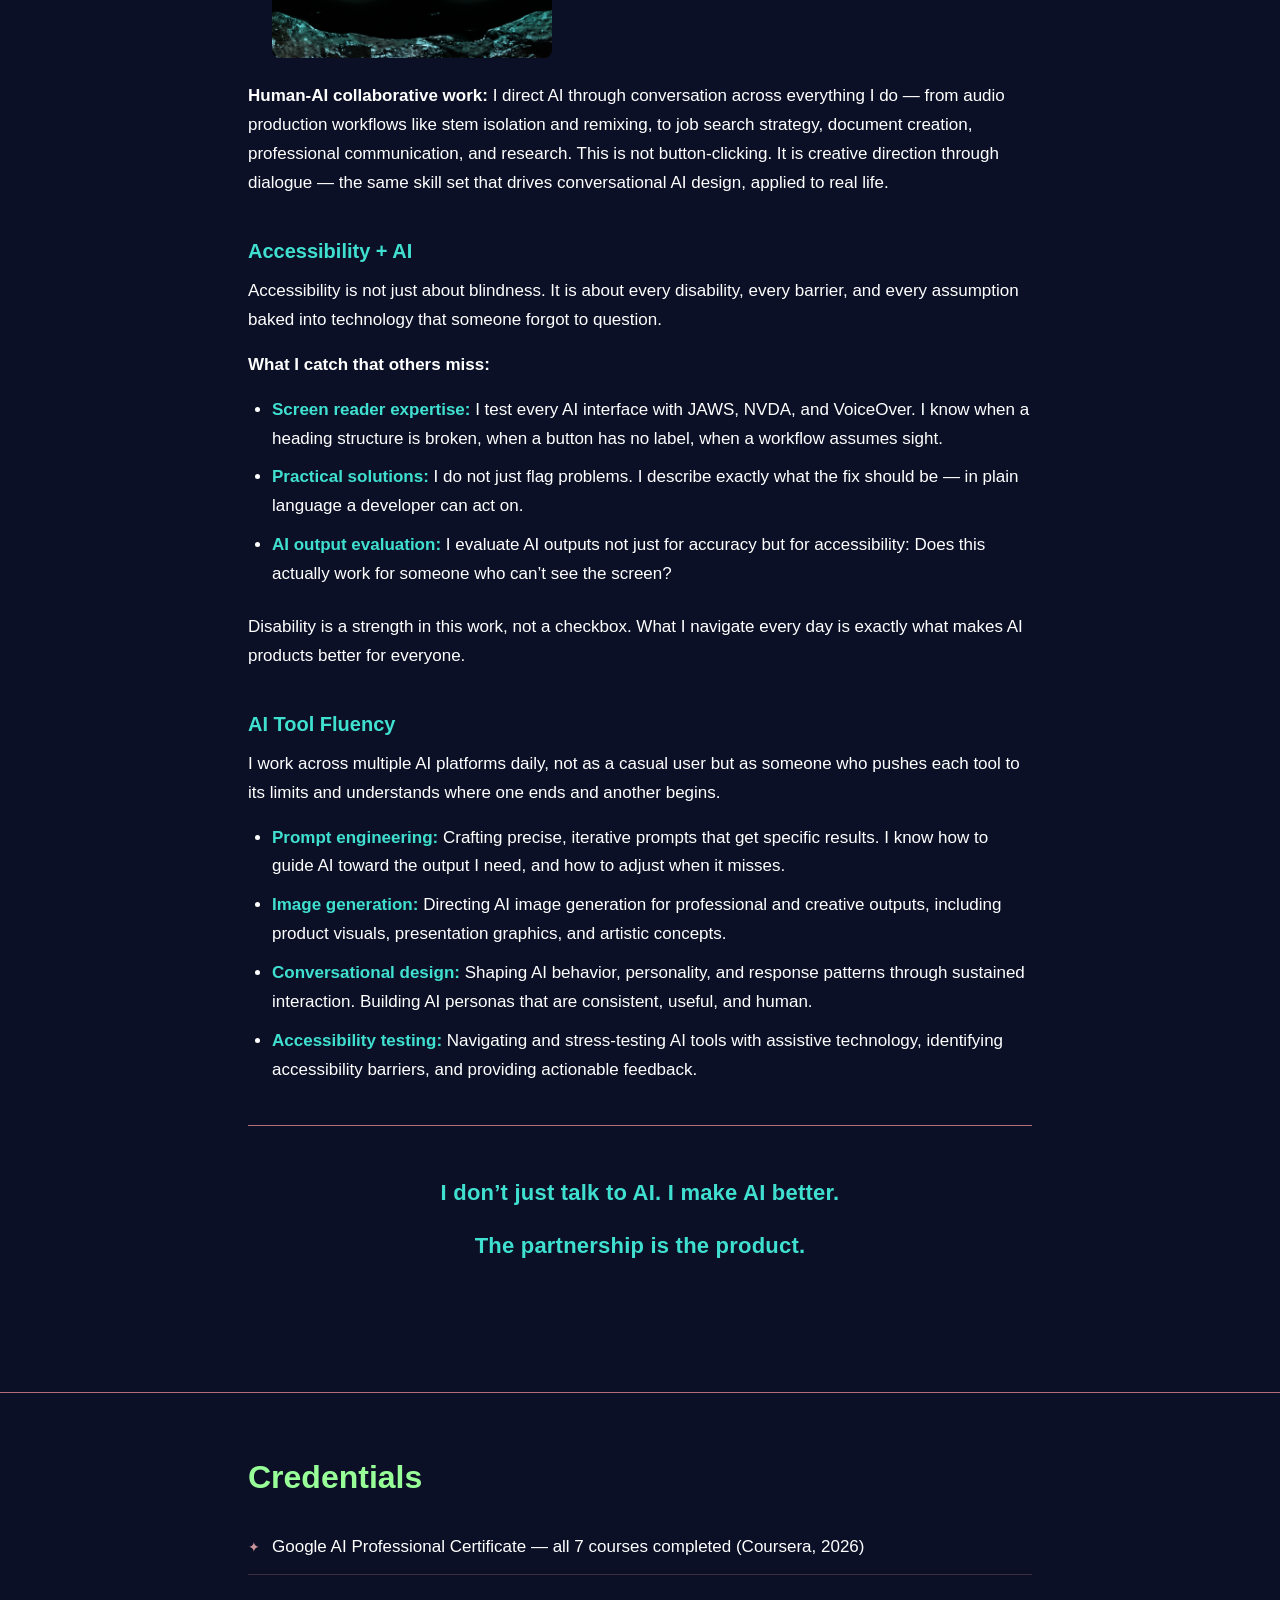
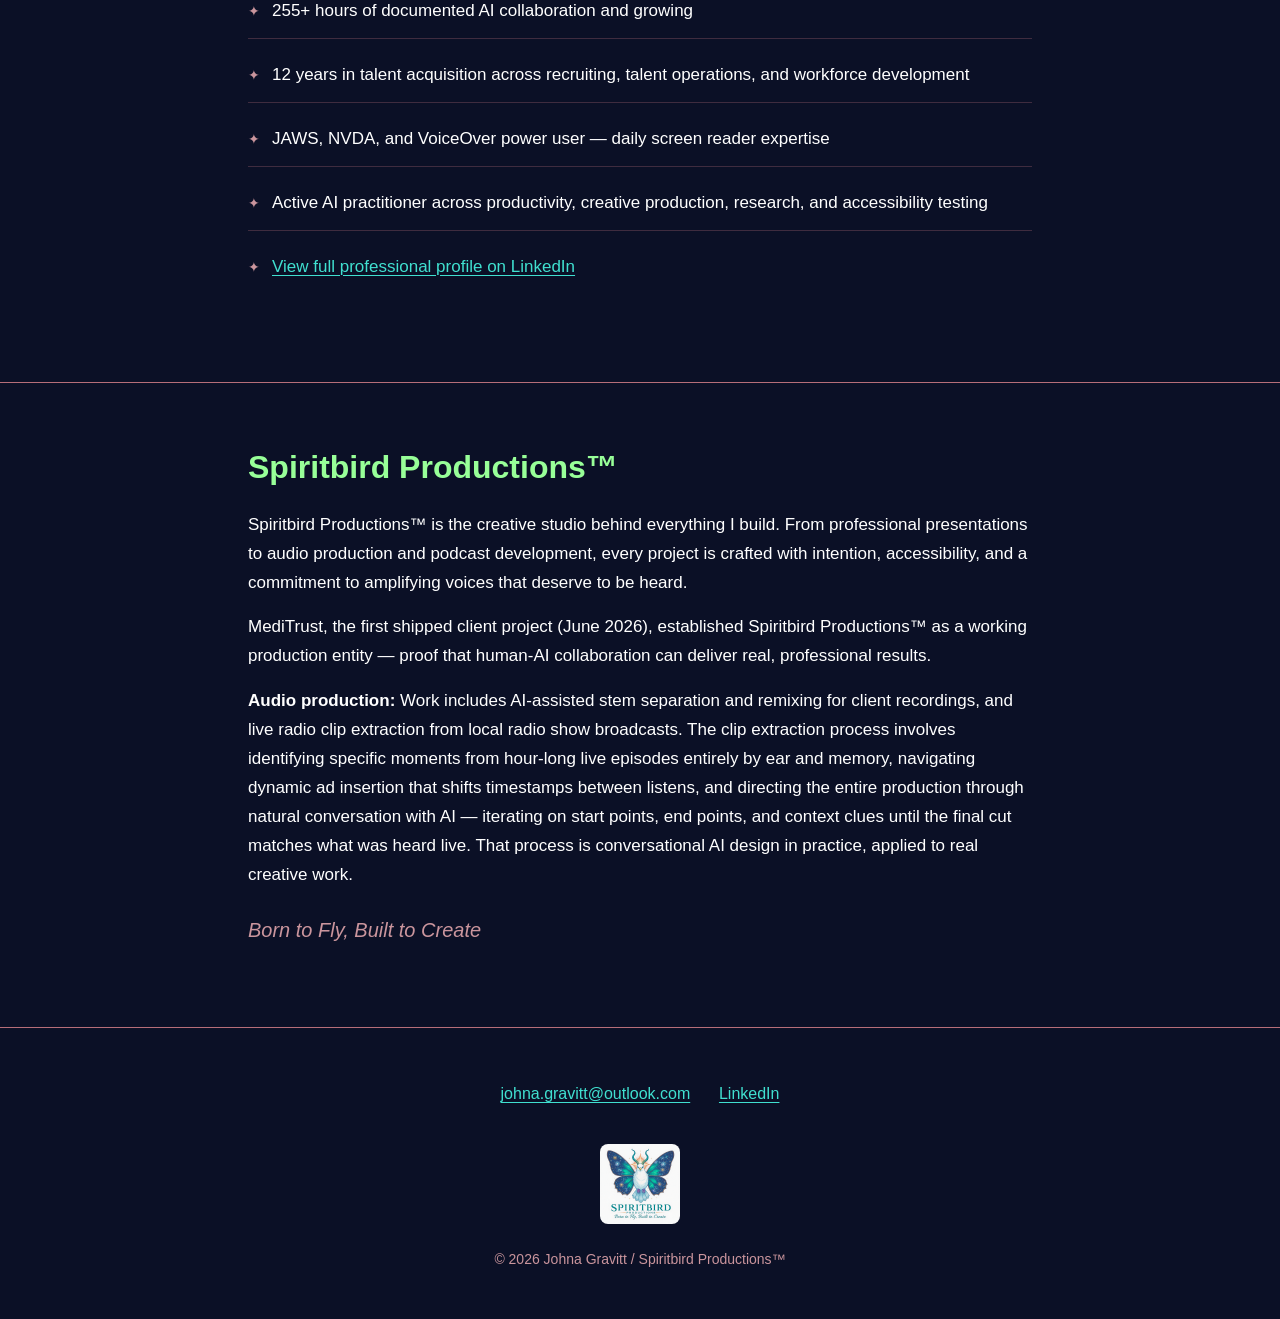
==== commit 041c25f9: "Apply Lynne's portfolio language edits: abilities-focused framing, first person" ====
--- a/index.html
+++ b/index.html
@@ -408,7 +408,7 @@
             <div class="about-text">
                 <p>I chase knowledge the way some people chase promotions &mdash; it&rsquo;s just how I&rsquo;m wired. I never stop asking why. I am blind, a 12-year talent acquisition professional, and a daily AI collaborator with 255+ documented hours and growing. I use JAWS, NVDA, and VoiceOver to navigate every digital tool I touch.</p>
                 <p>I am a natural conversational designer. I think out loud, type unfiltered, and constantly refine how AI communicates through real-time interaction. This is not a learned technique &mdash; it is how my brain works.</p>
-                <p>My disability is not a limitation I overcome &mdash; it&rsquo;s a lens that makes me better at this work. When you navigate technology through a screen reader every day, you catch things sighted users never think to test. Combine that with 12 years of talent acquisition instinct, and you get someone who brings the human perspective to a field that desperately needs it.</p>
+                <p>My blindness is a lens that makes me better at this work. When I navigate technology through a screen reader every day, I catch things sighted users never think to test. Combine that with 12 years of talent acquisition instinct, and you get someone who brings the human perspective to a field that desperately needs it.</p>
             </div>
         </div>
     </section>
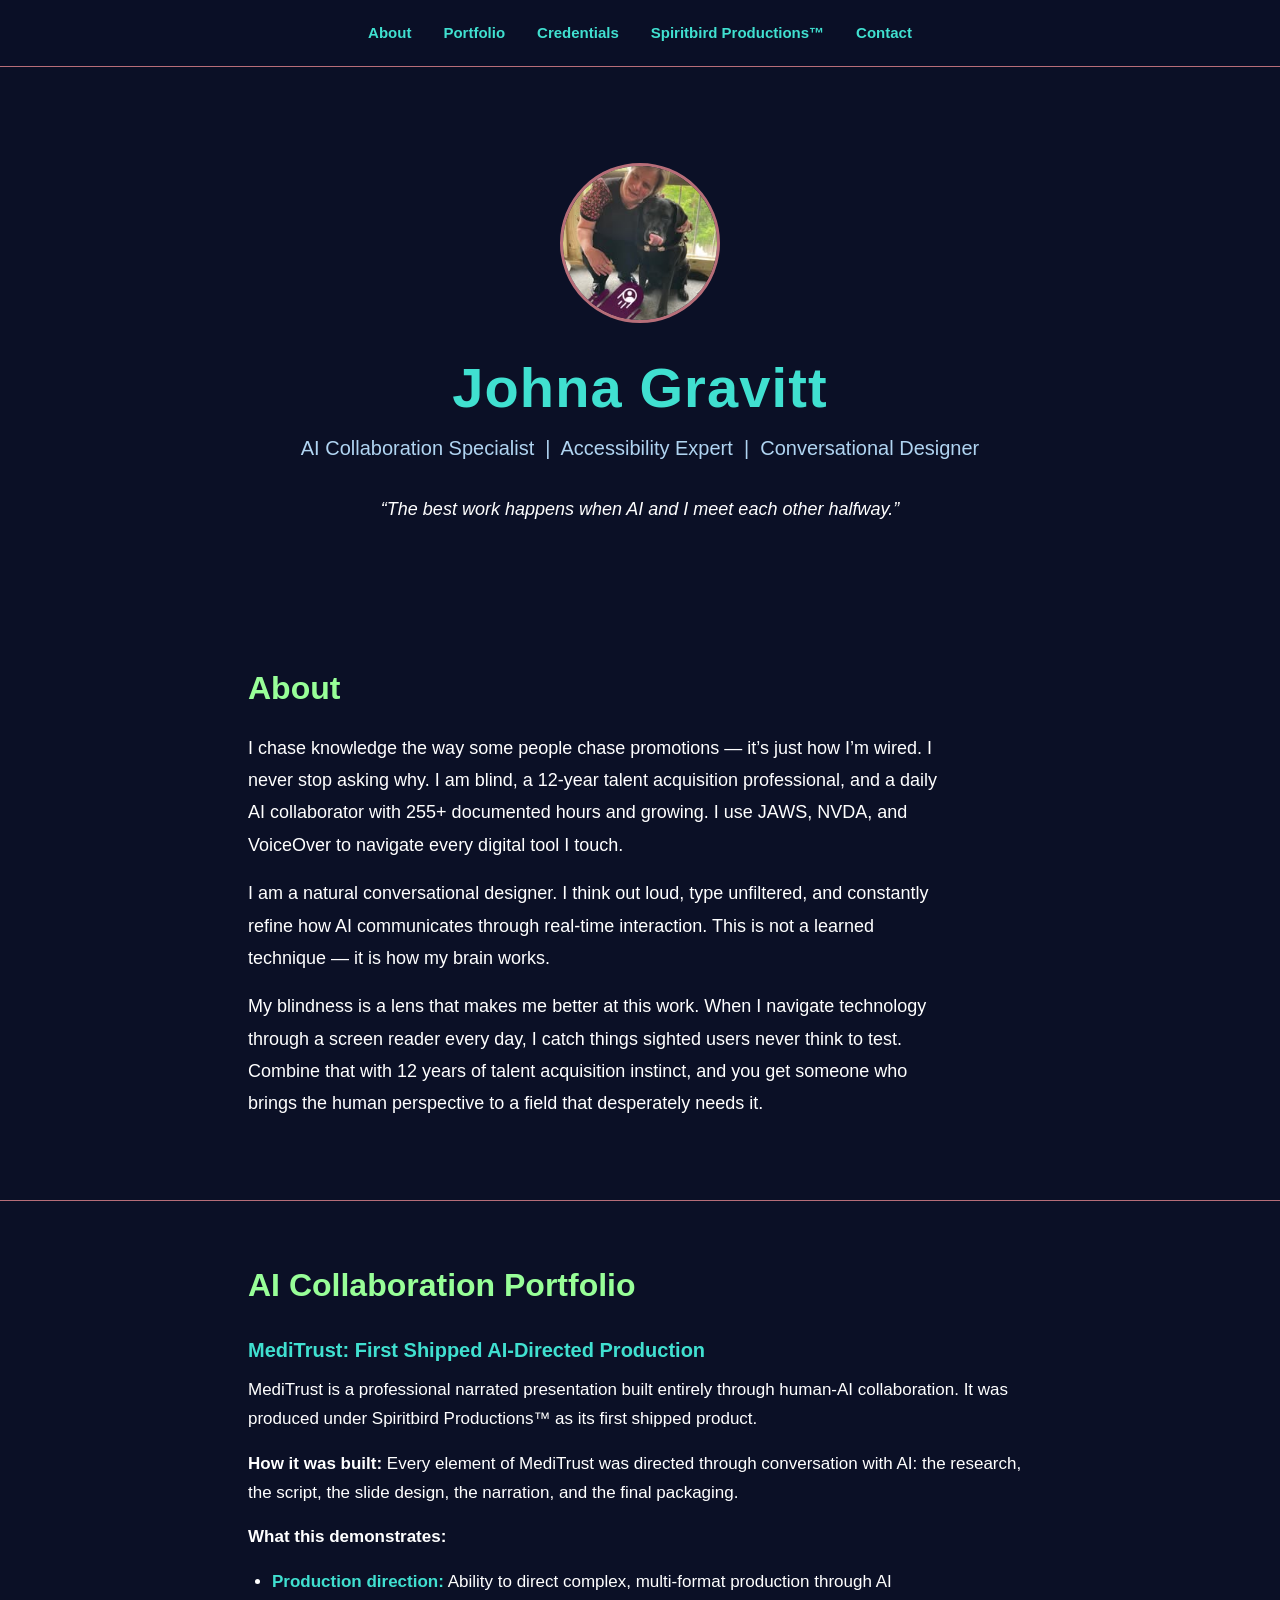
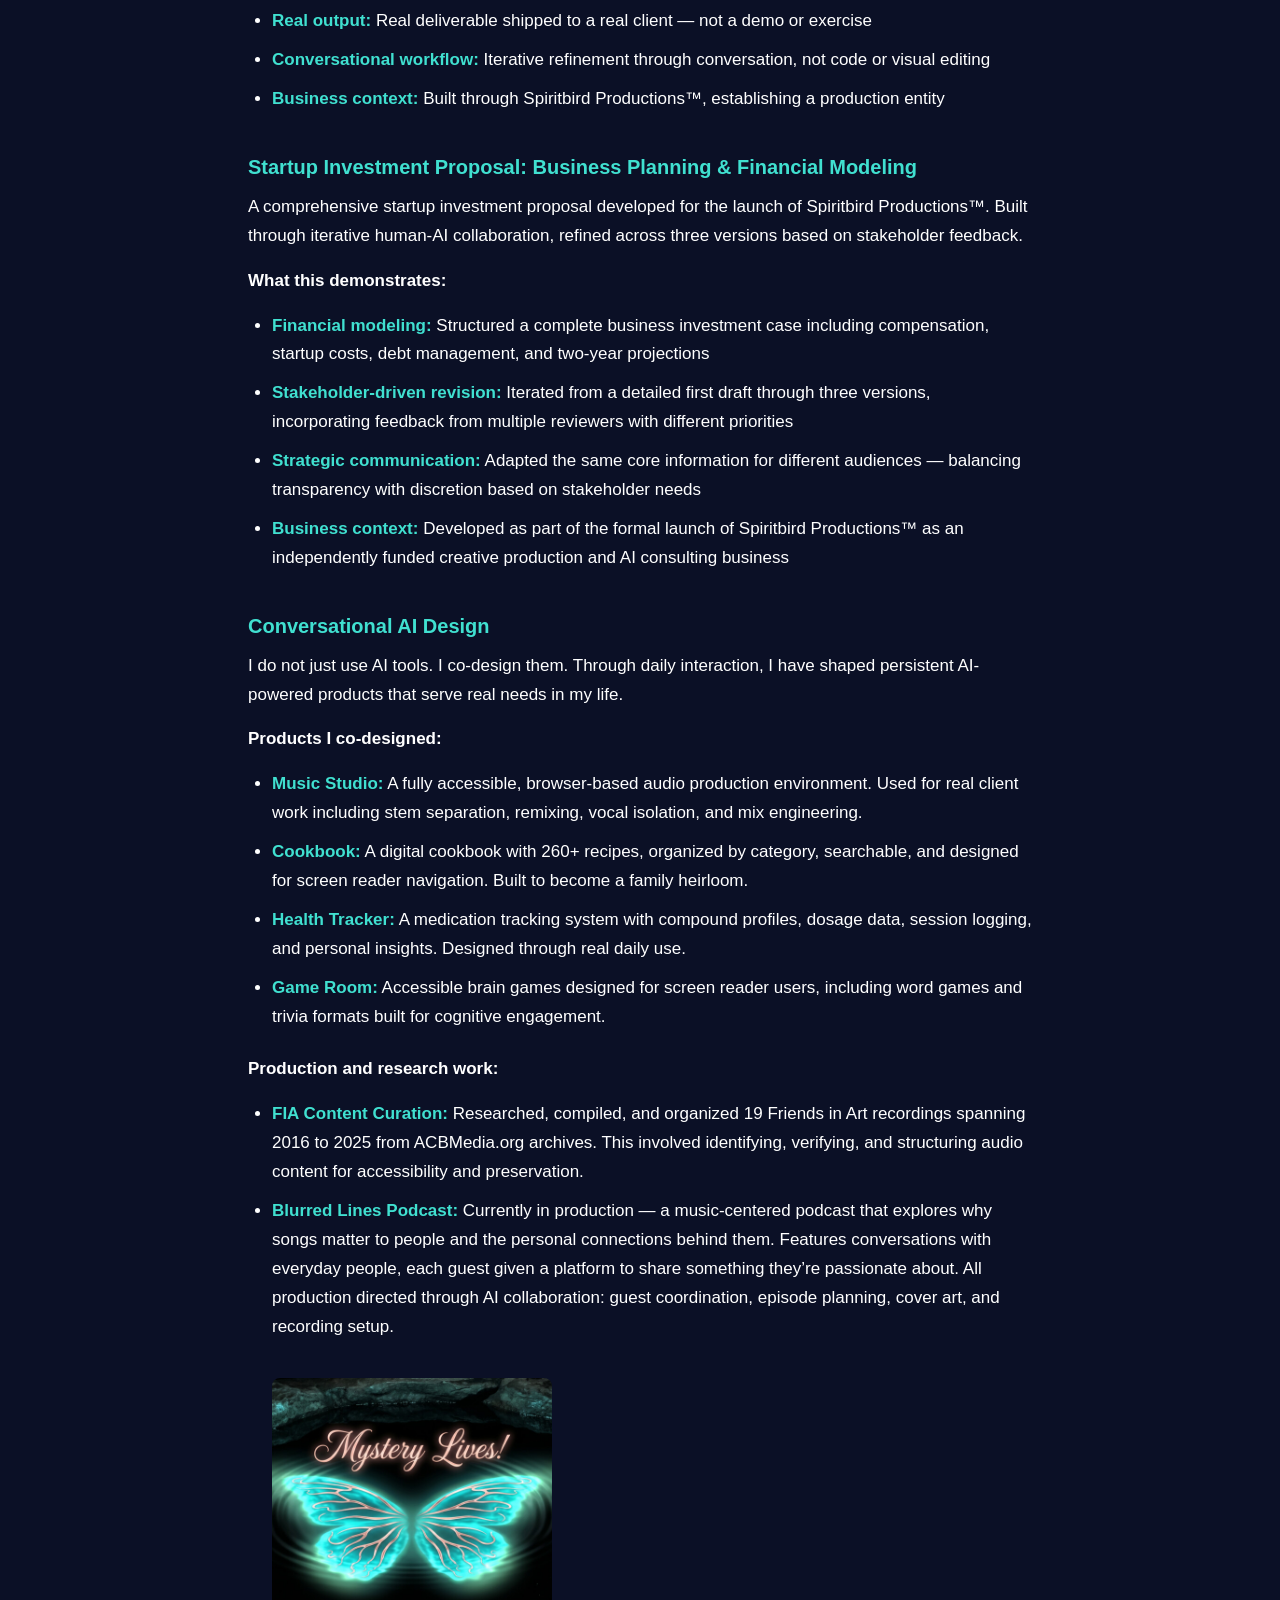
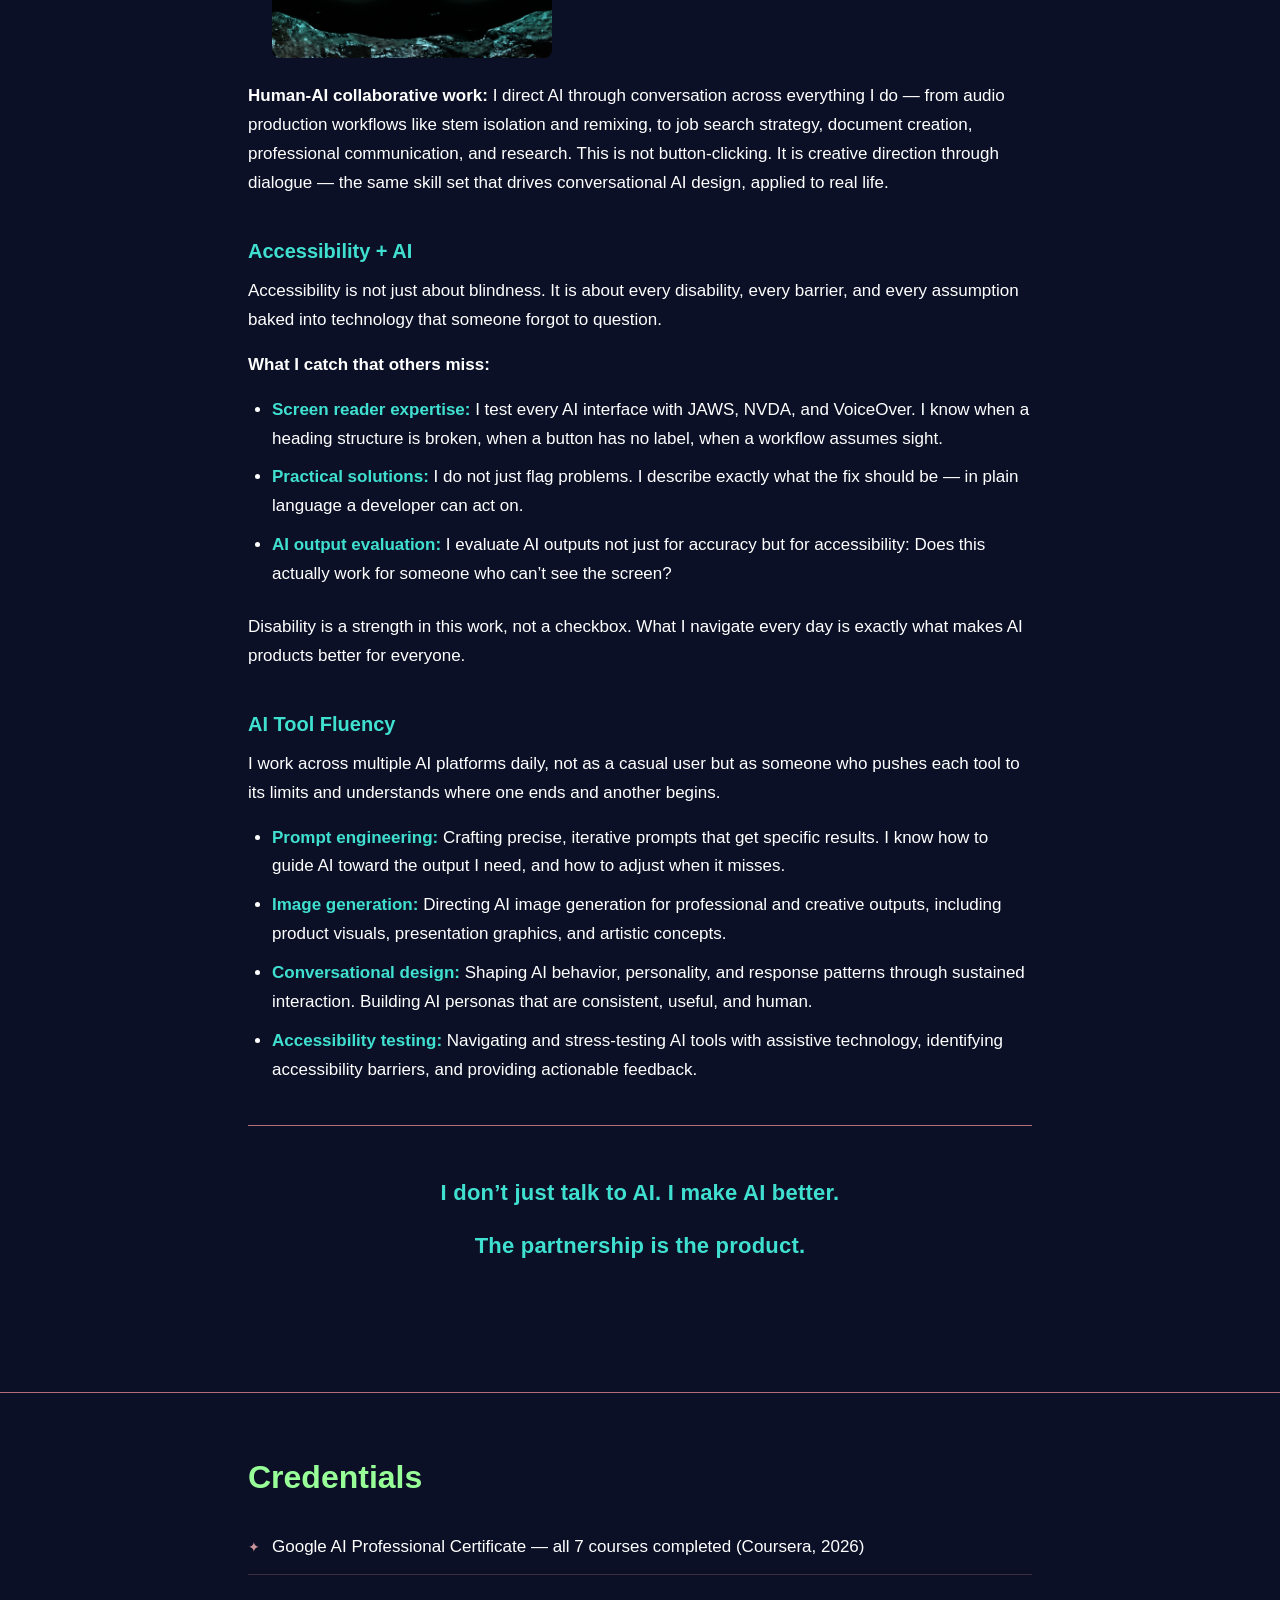
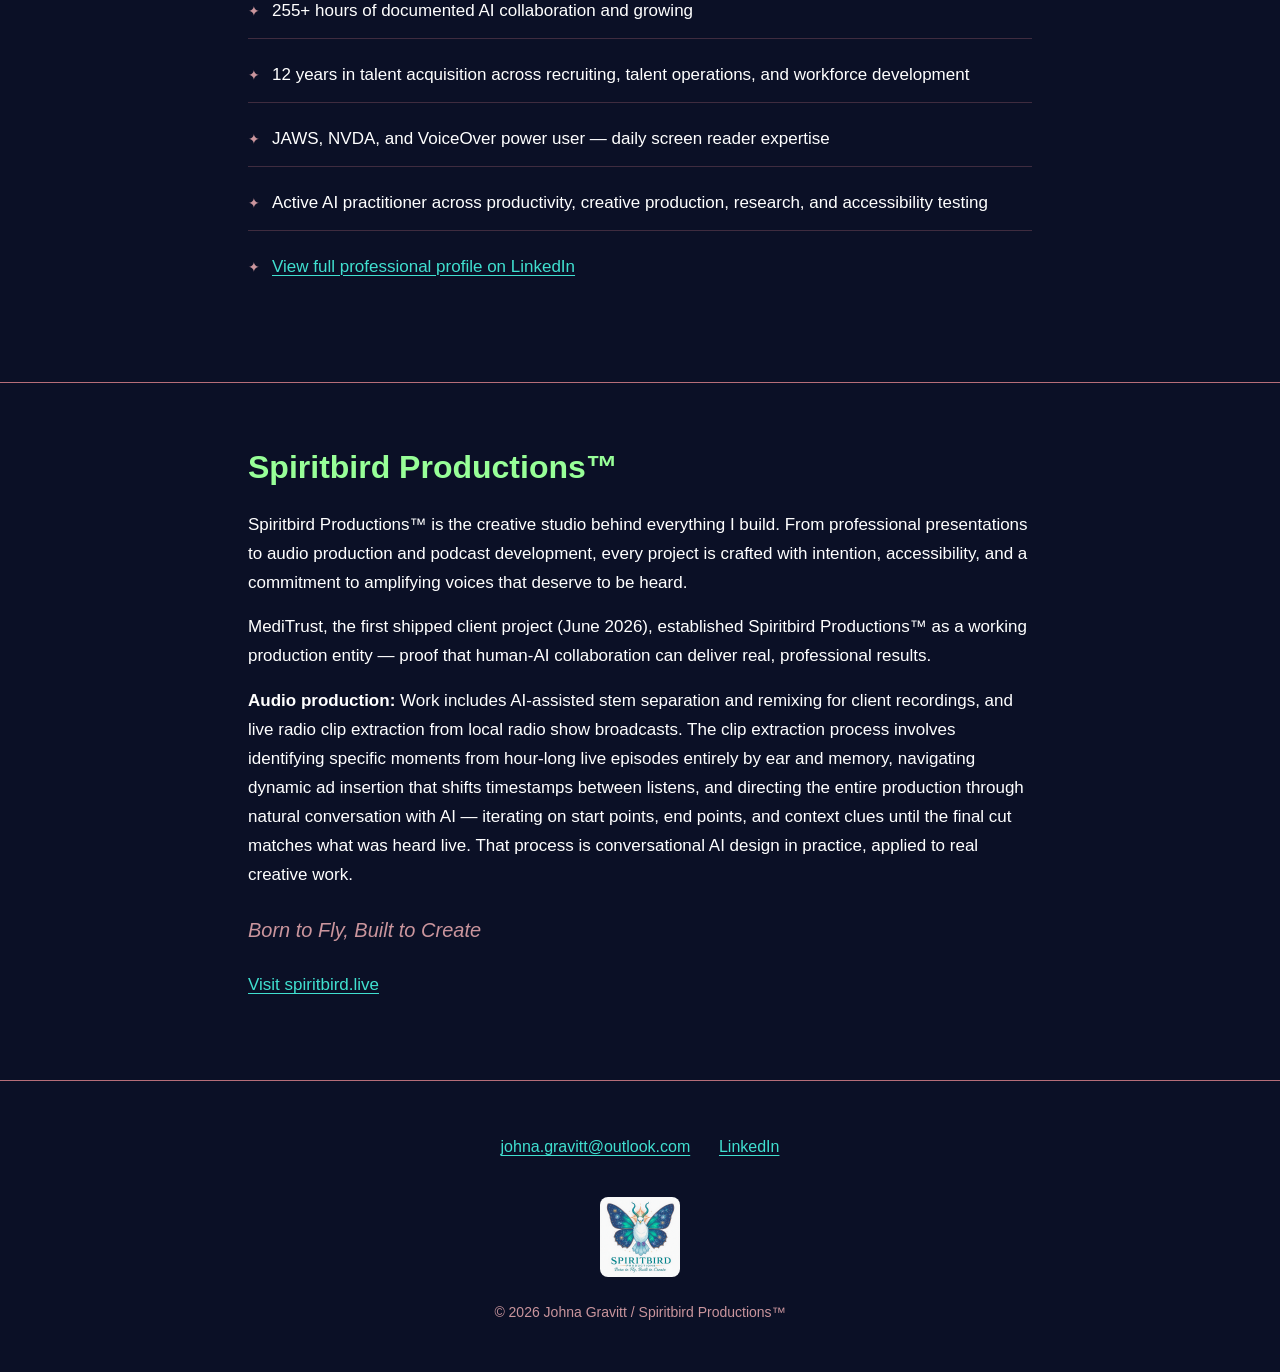
==== commit 576d736b: "Add spiritbird.live cross-link in Spiritbird section and footer" ====
--- a/index.html
+++ b/index.html
@@ -533,6 +533,7 @@
             <p>MediTrust, the first shipped client project (June 2026), established Spiritbird Productions&trade; as a working production entity &mdash; proof that human-AI collaboration can deliver real, professional results.</p>
             <p><strong>Audio production:</strong> Work includes AI-assisted stem separation and remixing for client recordings, and live radio clip extraction from local radio show broadcasts. The clip extraction process involves identifying specific moments from hour-long live episodes entirely by ear and memory, navigating dynamic ad insertion that shifts timestamps between listens, and directing the entire production through natural conversation with AI &mdash; iterating on start points, end points, and context clues until the final cut matches what was heard live. That process is conversational AI design in practice, applied to real creative work.</p>
             <p class="spiritbird-tagline">Born to Fly, Built to Create</p>
+            <p style="margin-top: 1.5rem;"><a href="https://spiritbird.live" target="_blank" rel="noopener noreferrer">Visit spiritbird.live</a></p>
         </div>
     </section>
 
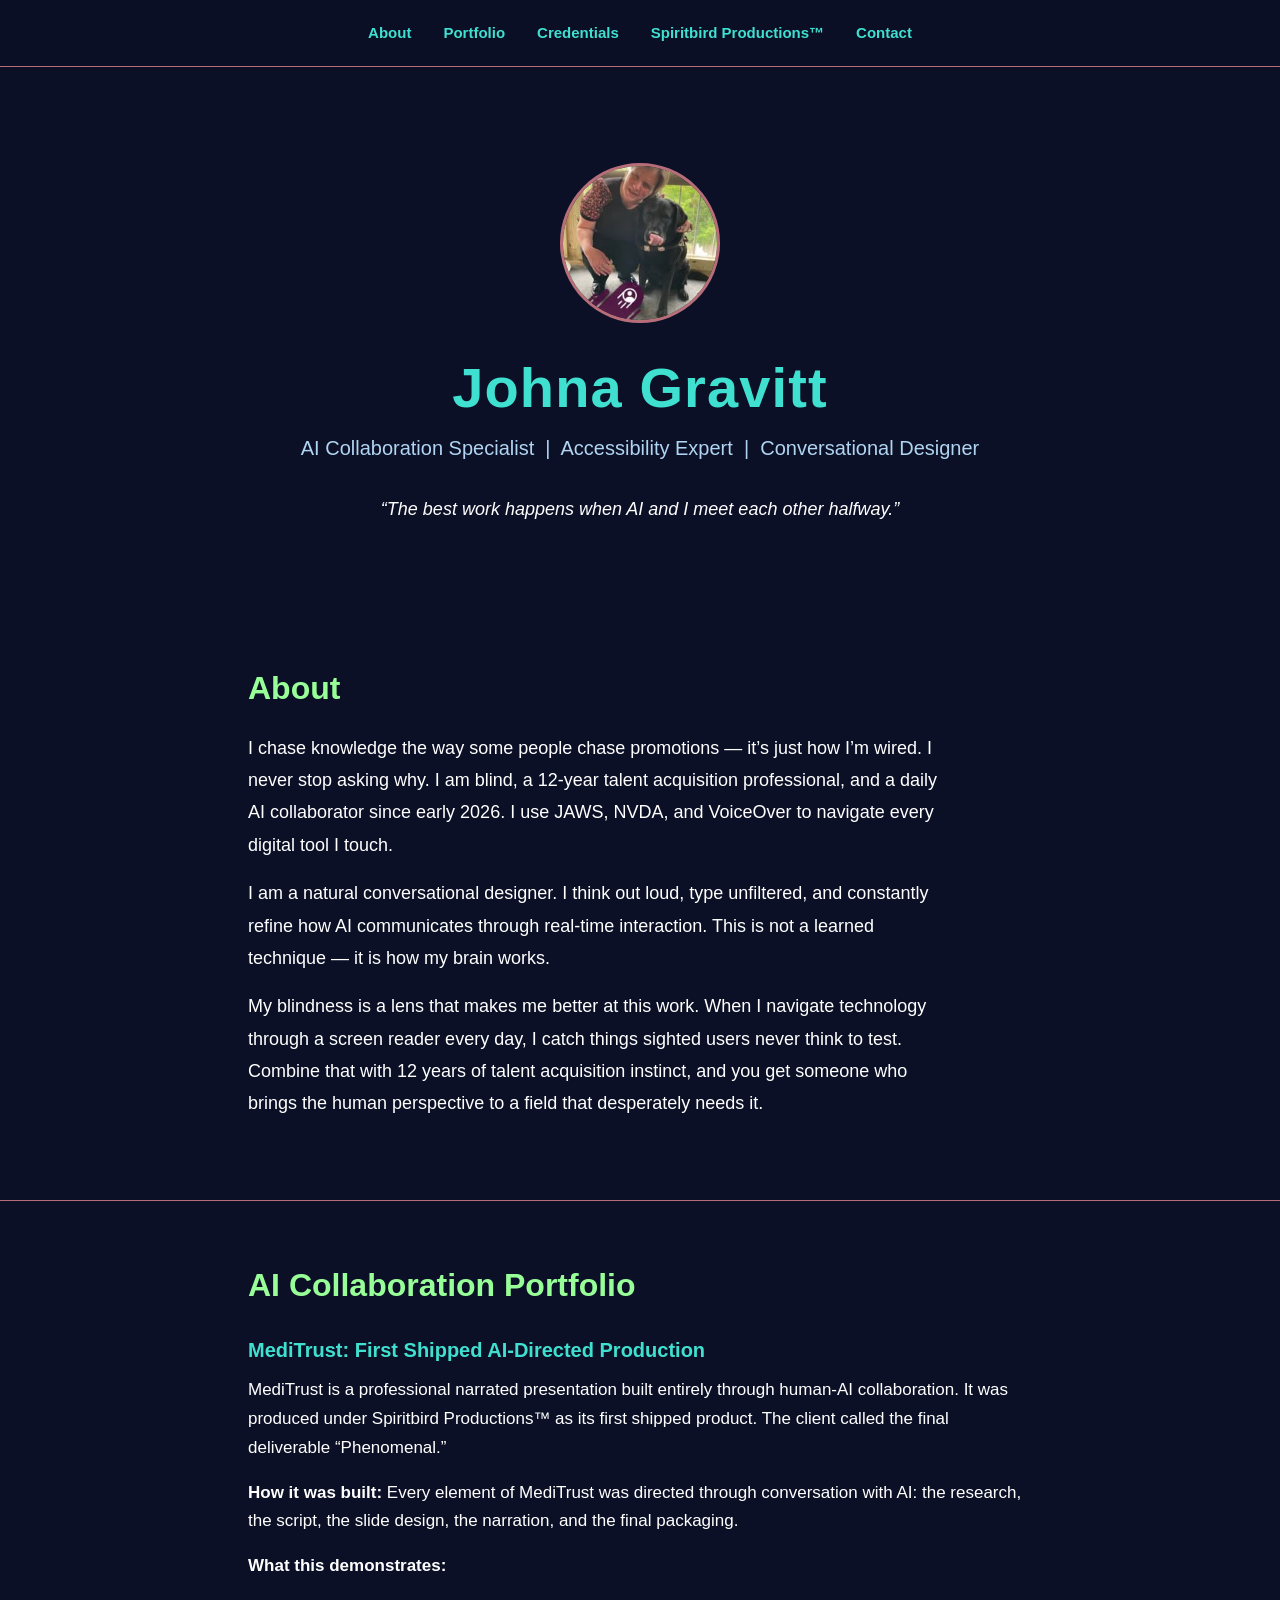
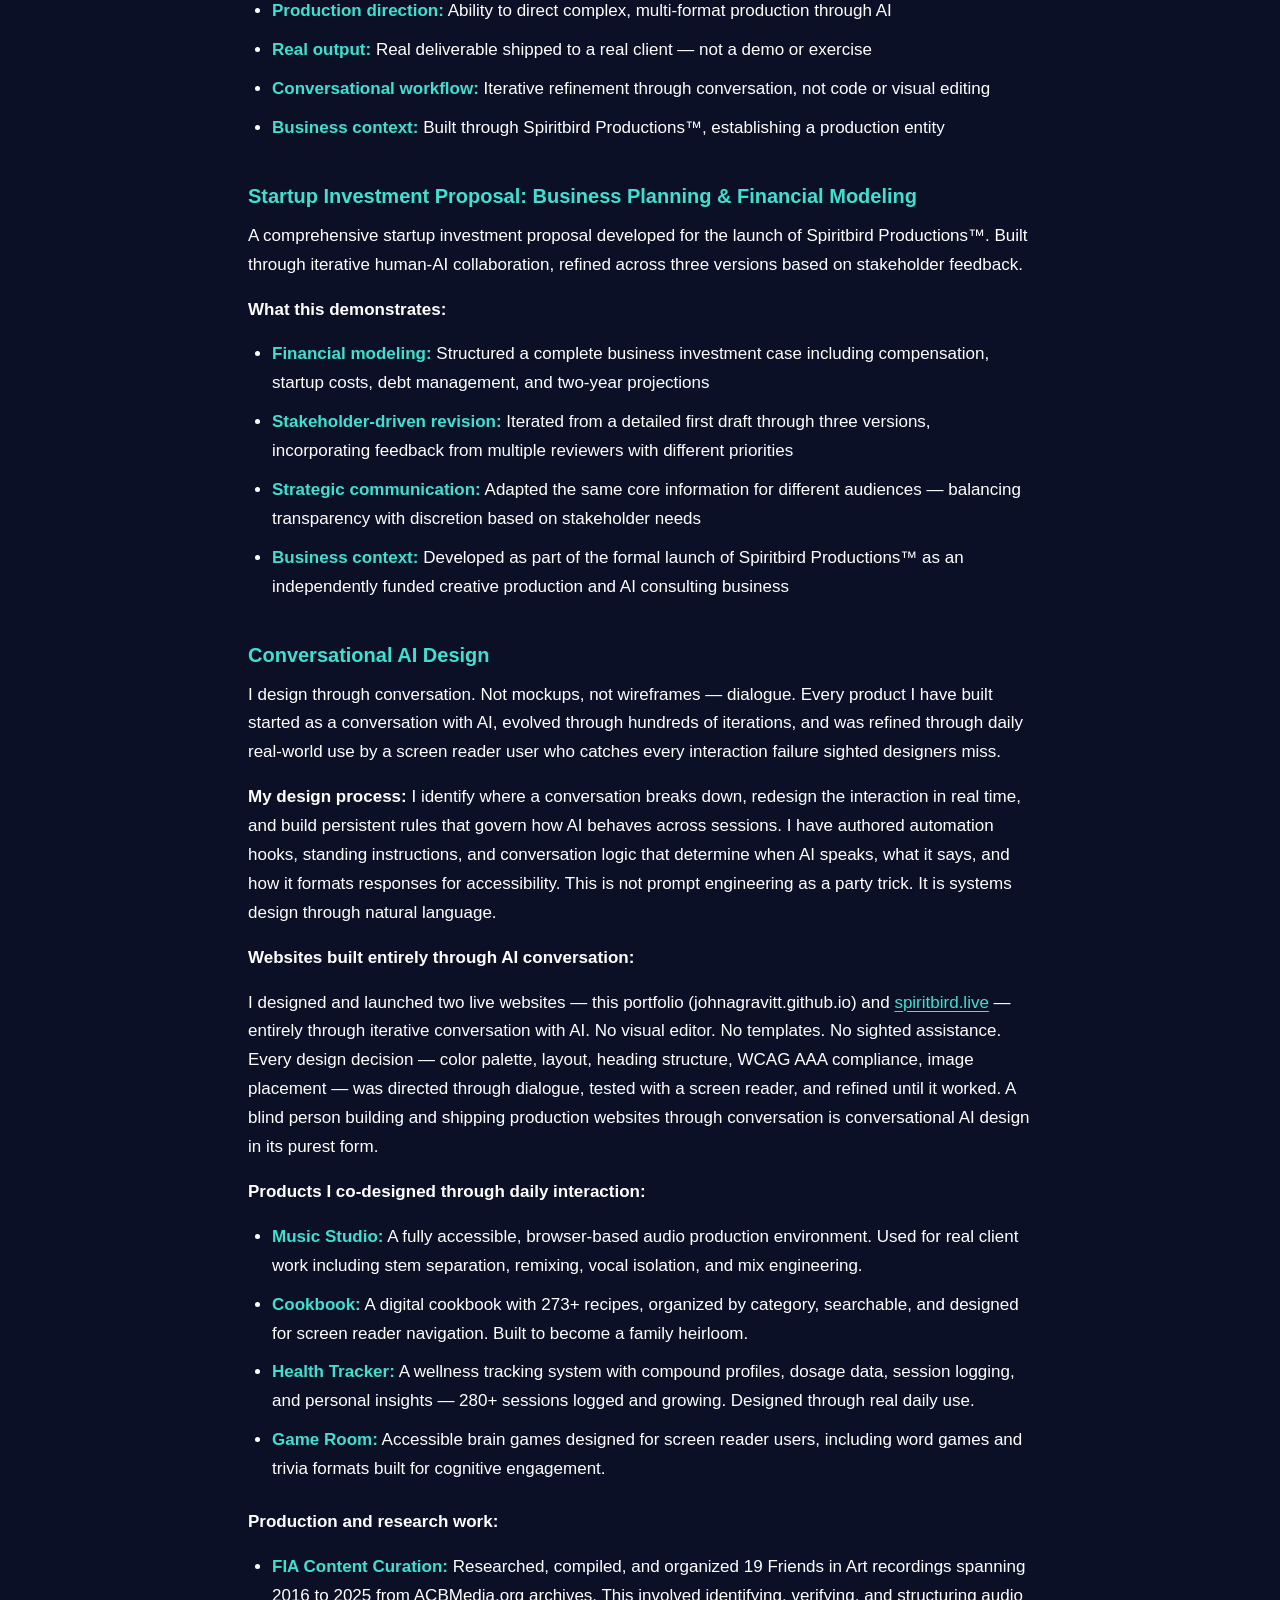
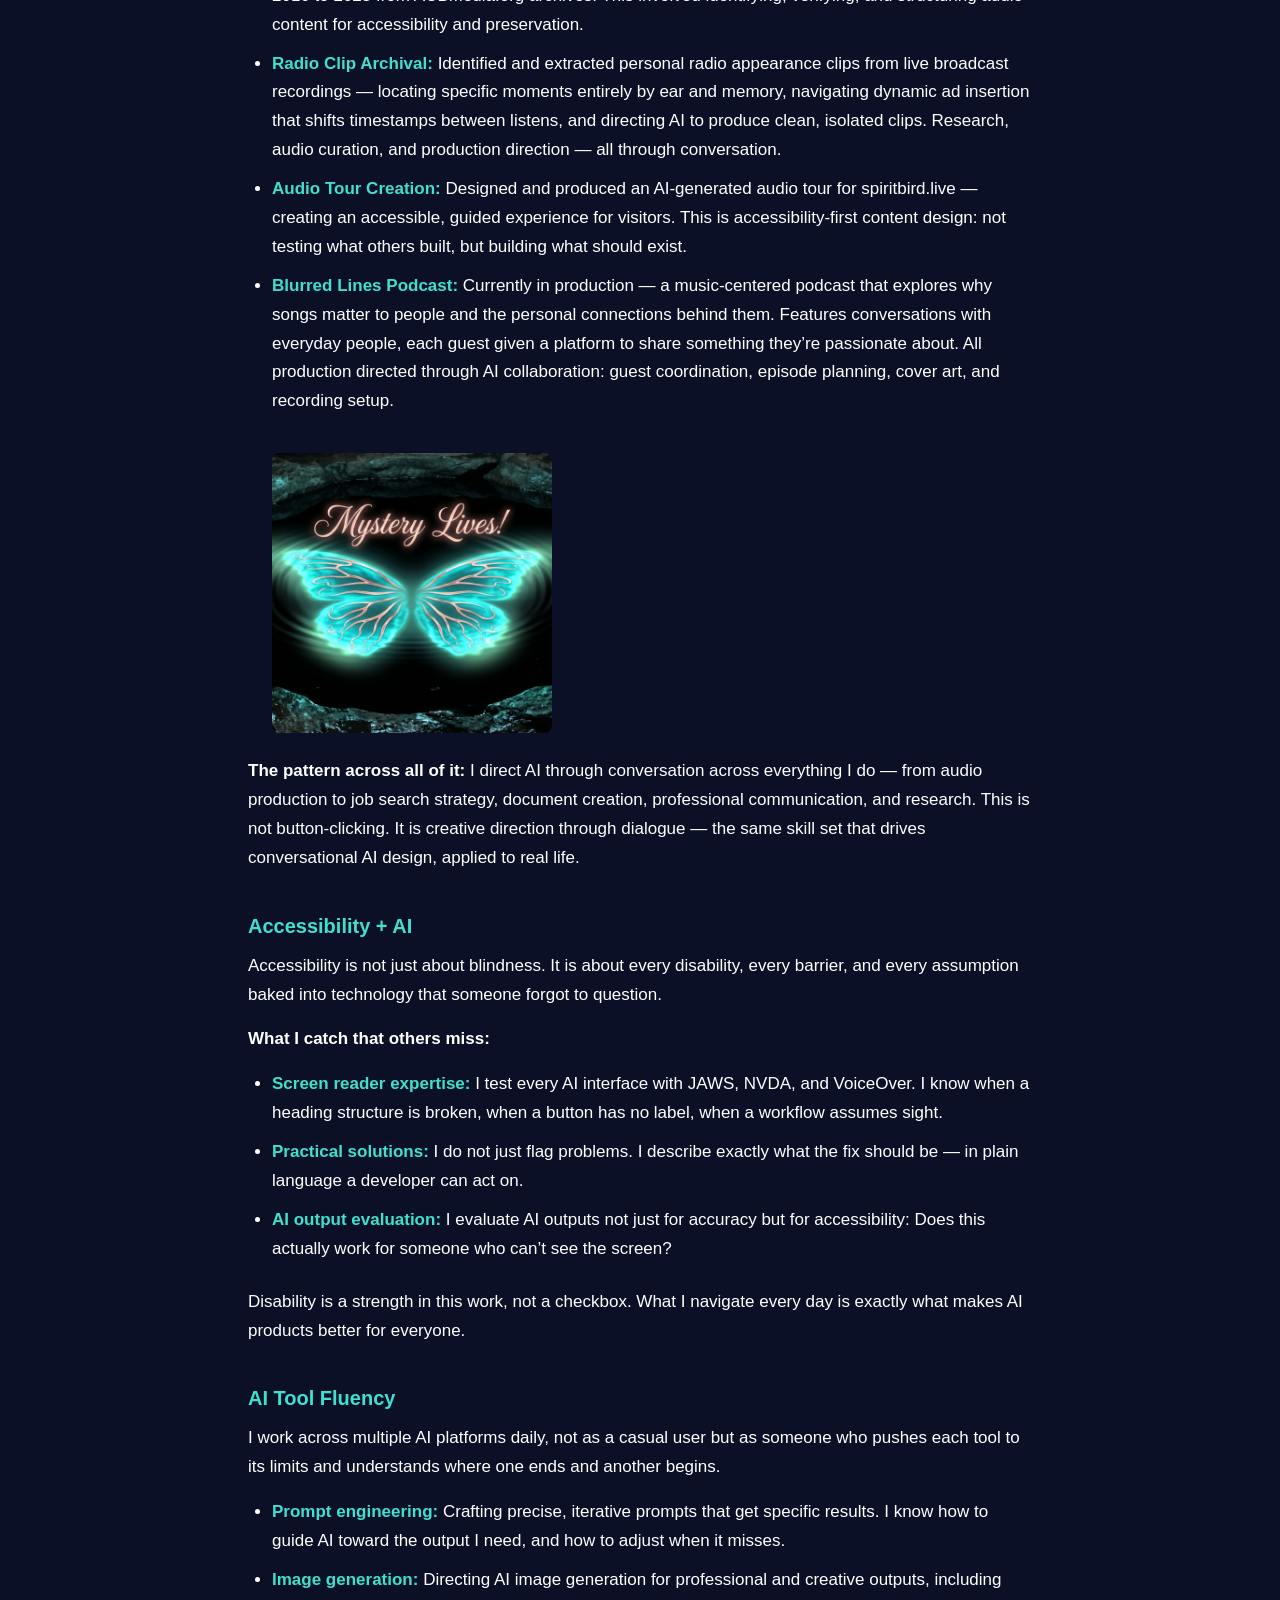
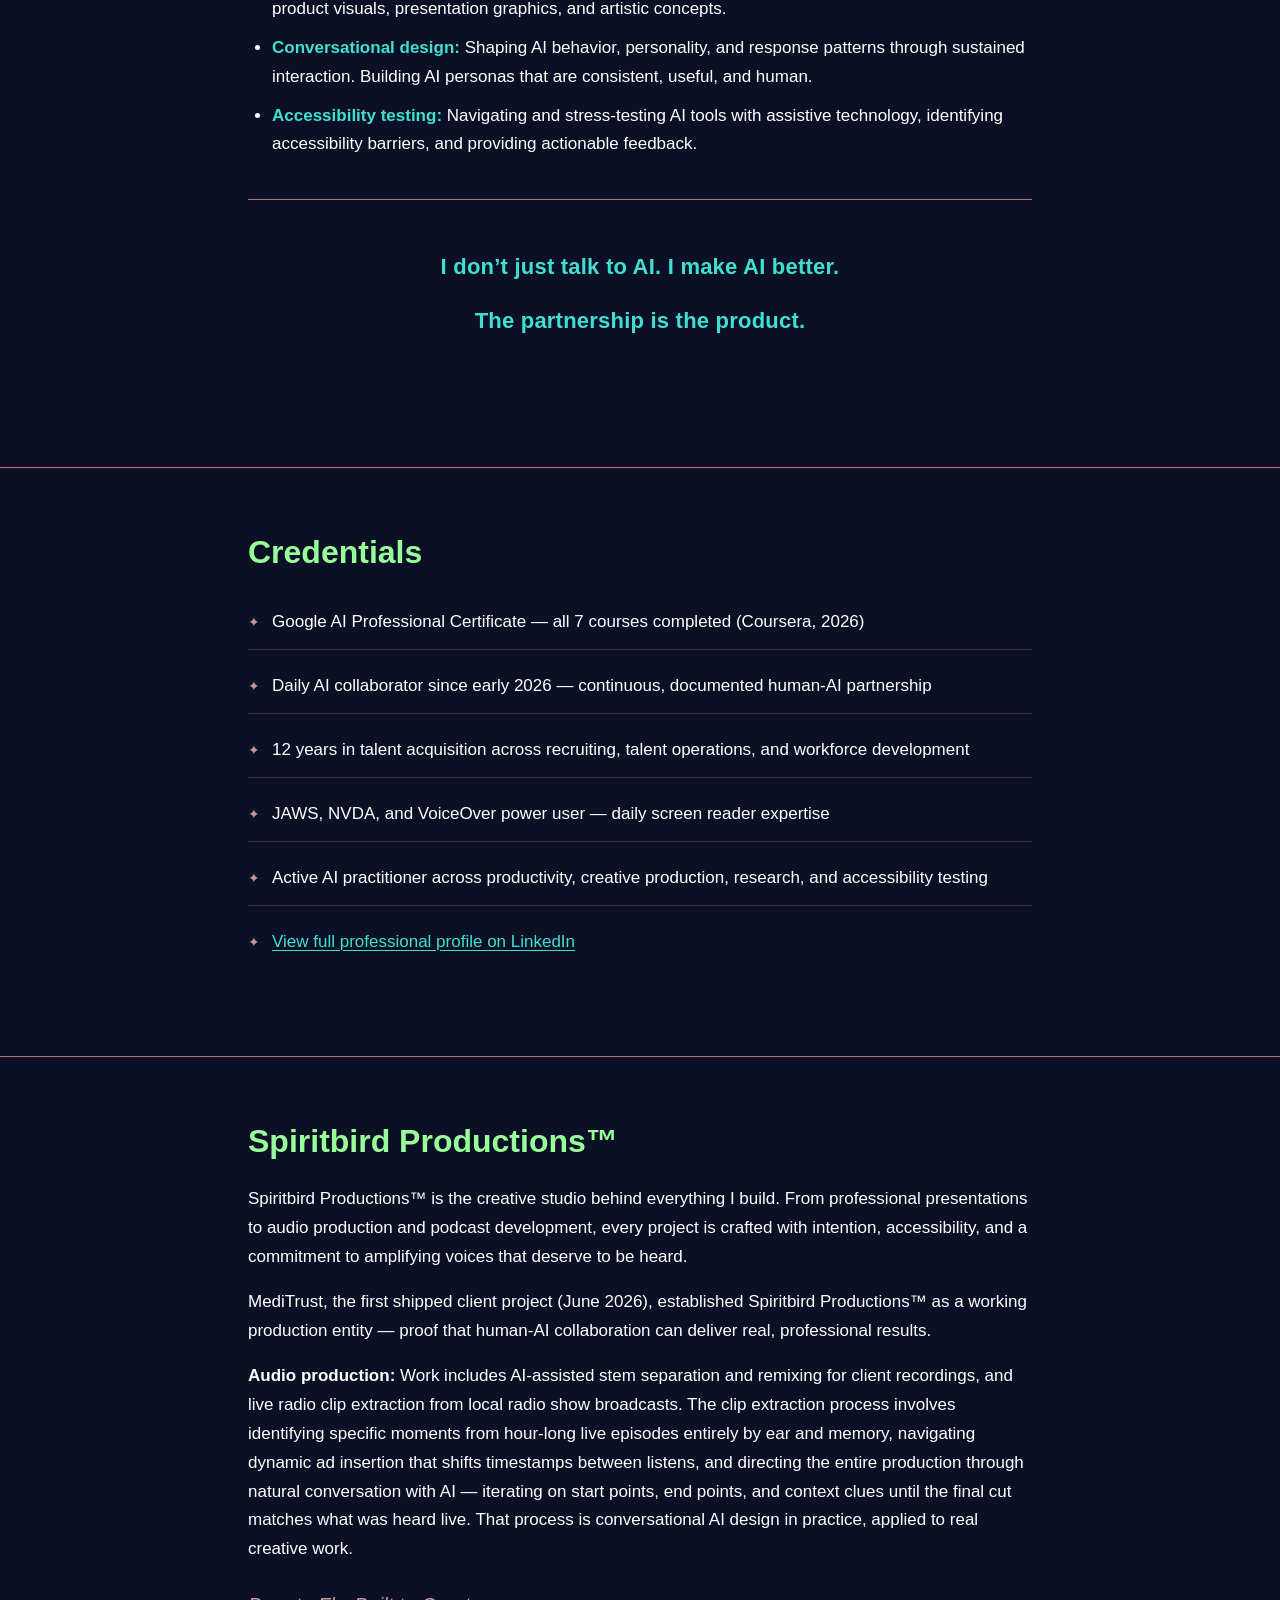
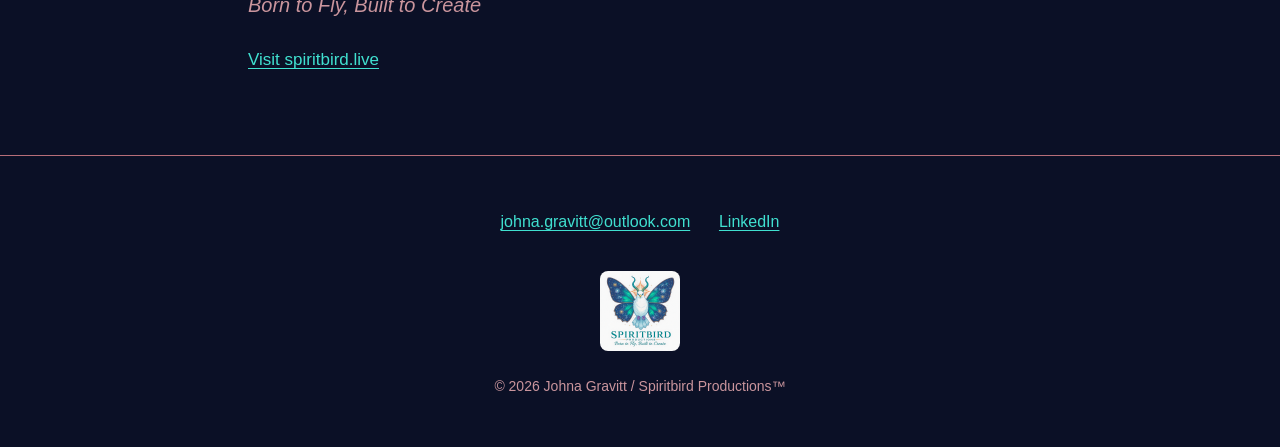
==== commit 3851fa73: "Update Conversational AI Design section, add website builds, radio archival, audio tour, update hour" ====
--- a/index.html
+++ b/index.html
@@ -406,7 +406,7 @@
         <div class="container">
             <h2 id="about-heading">About</h2>
             <div class="about-text">
-                <p>I chase knowledge the way some people chase promotions &mdash; it&rsquo;s just how I&rsquo;m wired. I never stop asking why. I am blind, a 12-year talent acquisition professional, and a daily AI collaborator with 255+ documented hours and growing. I use JAWS, NVDA, and VoiceOver to navigate every digital tool I touch.</p>
+                <p>I chase knowledge the way some people chase promotions &mdash; it&rsquo;s just how I&rsquo;m wired. I never stop asking why. I am blind, a 12-year talent acquisition professional, and a daily AI collaborator since early 2026. I use JAWS, NVDA, and VoiceOver to navigate every digital tool I touch.</p>
                 <p>I am a natural conversational designer. I think out loud, type unfiltered, and constantly refine how AI communicates through real-time interaction. This is not a learned technique &mdash; it is how my brain works.</p>
                 <p>My blindness is a lens that makes me better at this work. When I navigate technology through a screen reader every day, I catch things sighted users never think to test. Combine that with 12 years of talent acquisition instinct, and you get someone who brings the human perspective to a field that desperately needs it.</p>
             </div>
@@ -421,7 +421,7 @@
             <!-- MediTrust -->
             <div class="portfolio-subsection">
                 <h3>MediTrust: First Shipped AI-Directed Production</h3>
-                <p>MediTrust is a professional narrated presentation built entirely through human-AI collaboration. It was produced under Spiritbird Productions&trade; as its first shipped product.</p>
+                <p>MediTrust is a professional narrated presentation built entirely through human-AI collaboration. It was produced under Spiritbird Productions&trade; as its first shipped product. The client called the final deliverable &ldquo;Phenomenal.&rdquo;</p>
 
                 <p><strong>How it was built:</strong> Every element of MediTrust was directed through conversation with AI: the research, the script, the slide design, the narration, and the final packaging.</p>
 
@@ -451,19 +451,26 @@
             <!-- Conversational AI Design -->
             <div class="portfolio-subsection">
                 <h3>Conversational AI Design</h3>
-                <p>I do not just use AI tools. I co-design them. Through daily interaction, I have shaped persistent AI-powered products that serve real needs in my life.</p>
-
-                <p><strong>Products I co-designed:</strong></p>
+                <p>I design through conversation. Not mockups, not wireframes &mdash; dialogue. Every product I have built started as a conversation with AI, evolved through hundreds of iterations, and was refined through daily real-world use by a screen reader user who catches every interaction failure sighted designers miss.</p>
+
+                <p><strong>My design process:</strong> I identify where a conversation breaks down, redesign the interaction in real time, and build persistent rules that govern how AI behaves across sessions. I have authored automation hooks, standing instructions, and conversation logic that determine when AI speaks, what it says, and how it formats responses for accessibility. This is not prompt engineering as a party trick. It is systems design through natural language.</p>
+
+                <p><strong>Websites built entirely through AI conversation:</strong></p>
+                <p>I designed and launched two live websites &mdash; this portfolio (johnagravitt.github.io) and <a href="https://spiritbird.live" target="_blank" rel="noopener noreferrer">spiritbird.live</a> &mdash; entirely through iterative conversation with AI. No visual editor. No templates. No sighted assistance. Every design decision &mdash; color palette, layout, heading structure, WCAG AAA compliance, image placement &mdash; was directed through dialogue, tested with a screen reader, and refined until it worked. A blind person building and shipping production websites through conversation is conversational AI design in its purest form.</p>
+
+                <p><strong>Products I co-designed through daily interaction:</strong></p>
                 <ul>
                     <li><strong>Music Studio:</strong> A fully accessible, browser-based audio production environment. Used for real client work including stem separation, remixing, vocal isolation, and mix engineering.</li>
-                    <li><strong>Cookbook:</strong> A digital cookbook with 260+ recipes, organized by category, searchable, and designed for screen reader navigation. Built to become a family heirloom.</li>
-                    <li><strong>Health Tracker:</strong> A medication tracking system with compound profiles, dosage data, session logging, and personal insights. Designed through real daily use.</li>
+                    <li><strong>Cookbook:</strong> A digital cookbook with 273+ recipes, organized by category, searchable, and designed for screen reader navigation. Built to become a family heirloom.</li>
+                    <li><strong>Health Tracker:</strong> A wellness tracking system with compound profiles, dosage data, session logging, and personal insights &mdash; 280+ sessions logged and growing. Designed through real daily use.</li>
                     <li><strong>Game Room:</strong> Accessible brain games designed for screen reader users, including word games and trivia formats built for cognitive engagement.</li>
                 </ul>
 
                 <p><strong>Production and research work:</strong></p>
                 <ul>
                     <li><strong>FIA Content Curation:</strong> Researched, compiled, and organized 19 Friends in Art recordings spanning 2016 to 2025 from ACBMedia.org archives. This involved identifying, verifying, and structuring audio content for accessibility and preservation.</li>
+                    <li><strong>Radio Clip Archival:</strong> Identified and extracted personal radio appearance clips from live broadcast recordings &mdash; locating specific moments entirely by ear and memory, navigating dynamic ad insertion that shifts timestamps between listens, and directing AI to produce clean, isolated clips. Research, audio curation, and production direction &mdash; all through conversation.</li>
+                    <li><strong>Audio Tour Creation:</strong> Designed and produced an AI-generated audio tour for spiritbird.live &mdash; creating an accessible, guided experience for visitors. This is accessibility-first content design: not testing what others built, but building what should exist.</li>
                     <li>
                         <strong>Blurred Lines Podcast:</strong> Currently in production &mdash; a music-centered podcast that explores why songs matter to people and the personal connections behind them. Features conversations with everyday people, each guest given a platform to share something they&rsquo;re passionate about. All production directed through AI collaboration: guest coordination, episode planning, cover art, and recording setup.
                         <br><br>
@@ -471,7 +478,7 @@
                     </li>
                 </ul>
 
-                <p><strong>Human-AI collaborative work:</strong> I direct AI through conversation across everything I do &mdash; from audio production workflows like stem isolation and remixing, to job search strategy, document creation, professional communication, and research. This is not button-clicking. It is creative direction through dialogue &mdash; the same skill set that drives conversational AI design, applied to real life.</p>
+                <p><strong>The pattern across all of it:</strong> I direct AI through conversation across everything I do &mdash; from audio production to job search strategy, document creation, professional communication, and research. This is not button-clicking. It is creative direction through dialogue &mdash; the same skill set that drives conversational AI design, applied to real life.</p>
             </div>
 
             <!-- Accessibility + AI -->
@@ -516,11 +523,11 @@
             <h2 id="credentials-heading">Credentials</h2>
             <ul class="credential-list">
                 <li>Google AI Professional Certificate &mdash; all 7 courses completed (Coursera, 2026)</li>
-                <li>255+ hours of documented AI collaboration and growing</li>
+                <li>Daily AI collaborator since early 2026 &mdash; continuous, documented human-AI partnership</li>
                 <li>12 years in talent acquisition across recruiting, talent operations, and workforce development</li>
                 <li>JAWS, NVDA, and VoiceOver power user &mdash; daily screen reader expertise</li>
                 <li>Active AI practitioner across productivity, creative production, research, and accessibility testing</li>
-                <li><a href="https://www.linkedin.com/in/johna-gravitt-8a9745179/" target="_blank" rel="noopener noreferrer">View full professional profile on LinkedIn</a></li>
+                <li><a href="https://www.linkedin.com/in/johnalynngravitt/" target="_blank" rel="noopener noreferrer">View full professional profile on LinkedIn</a></li>
             </ul>
         </div>
     </section>
@@ -545,7 +552,7 @@
         <h2 id="contact-heading" class="sr-only">Contact</h2>
         <div class="footer-contact">
             <a href="mailto:johna.gravitt@outlook.com">johna.gravitt@outlook.com</a>
-            <a href="https://www.linkedin.com/in/johna-gravitt-8a9745179/" target="_blank" rel="noopener noreferrer">LinkedIn</a>
+            <a href="https://www.linkedin.com/in/johnalynngravitt/" target="_blank" rel="noopener noreferrer">LinkedIn</a>
         </div>
         <img
             src="spiritbird-logo.jpg"
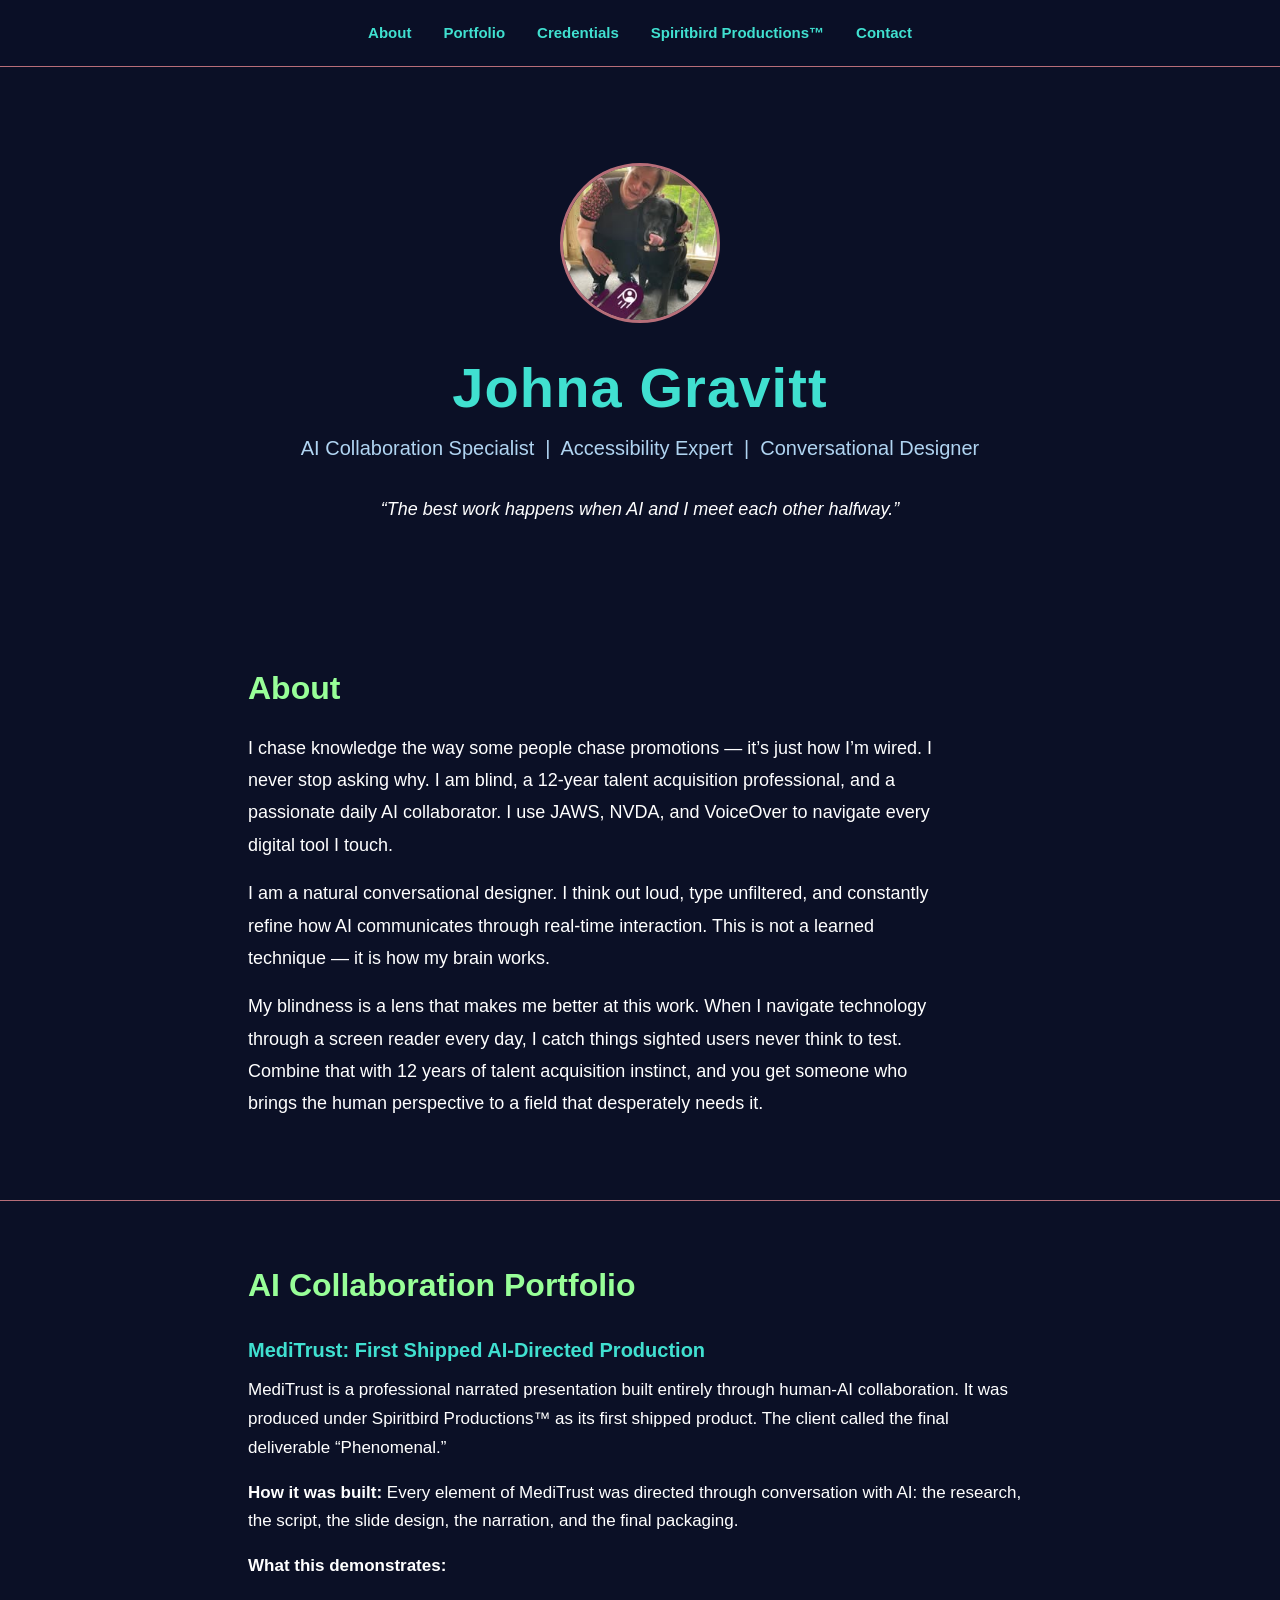
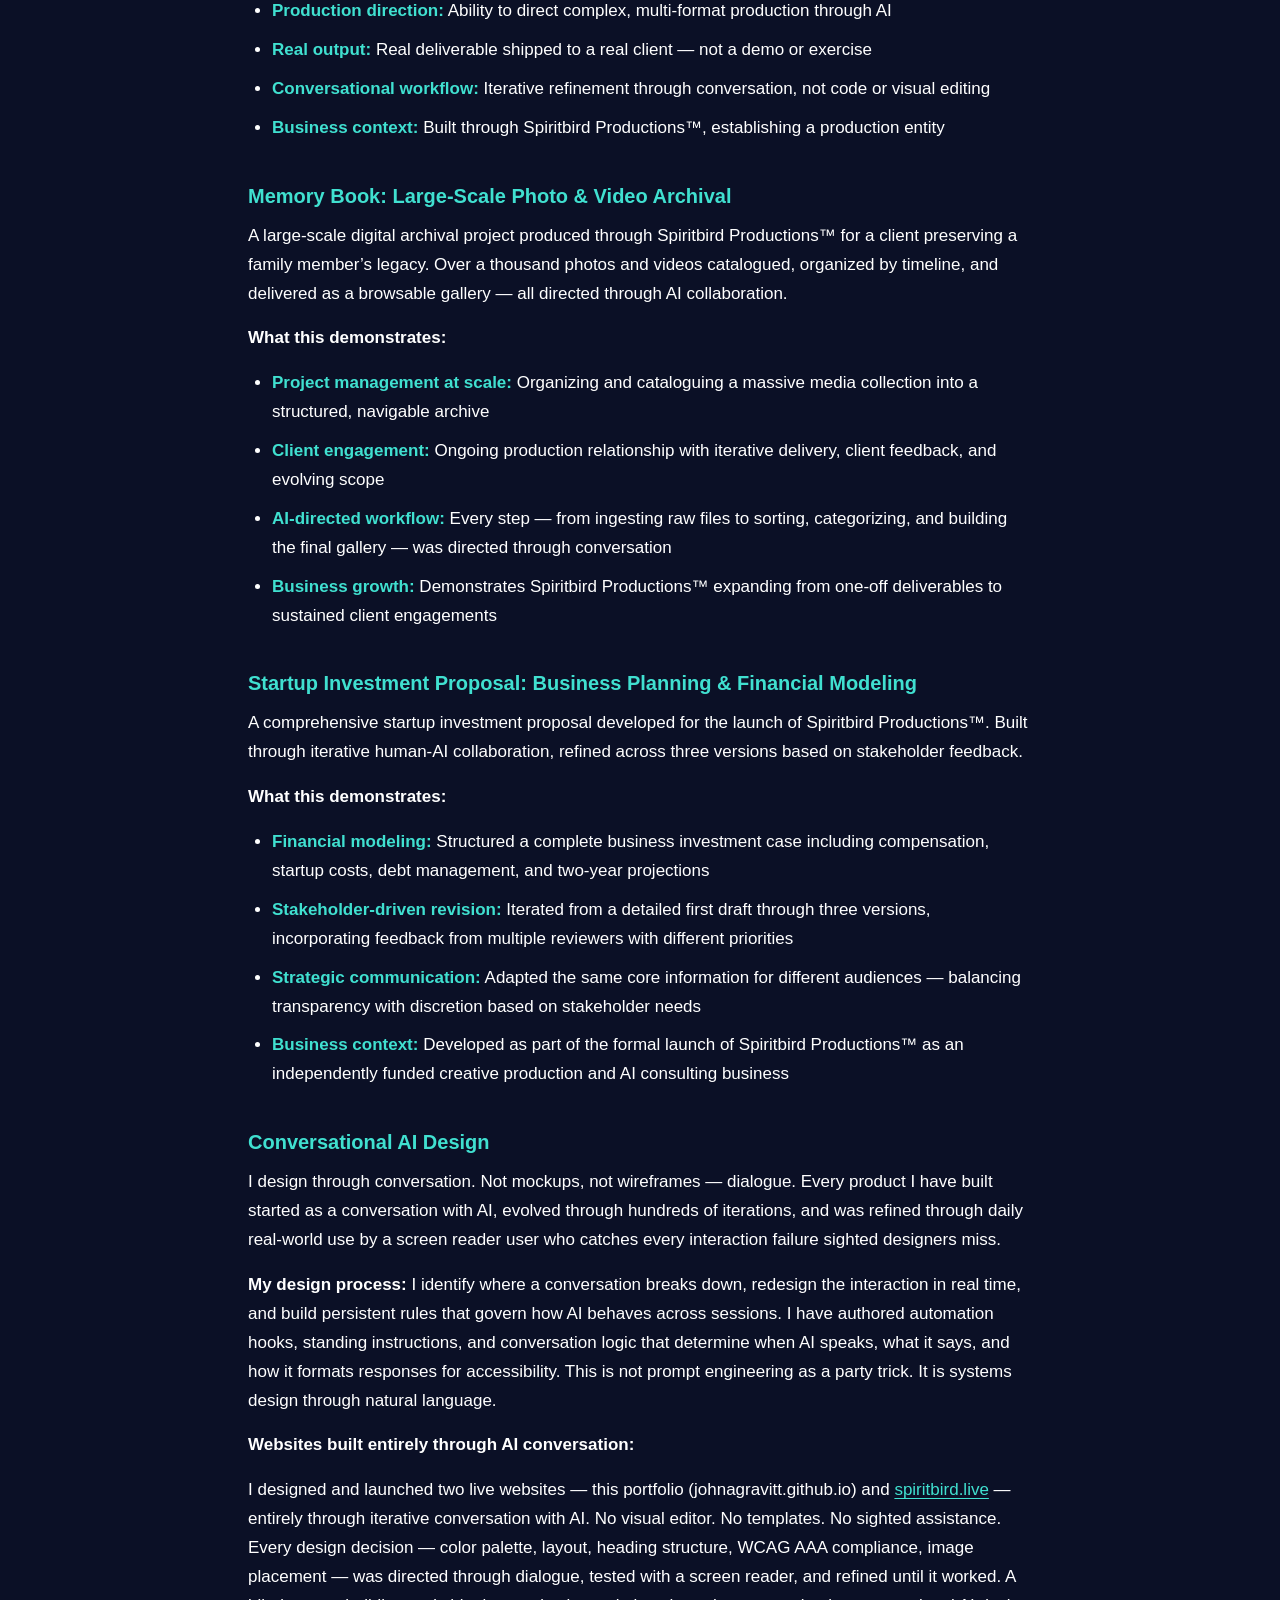
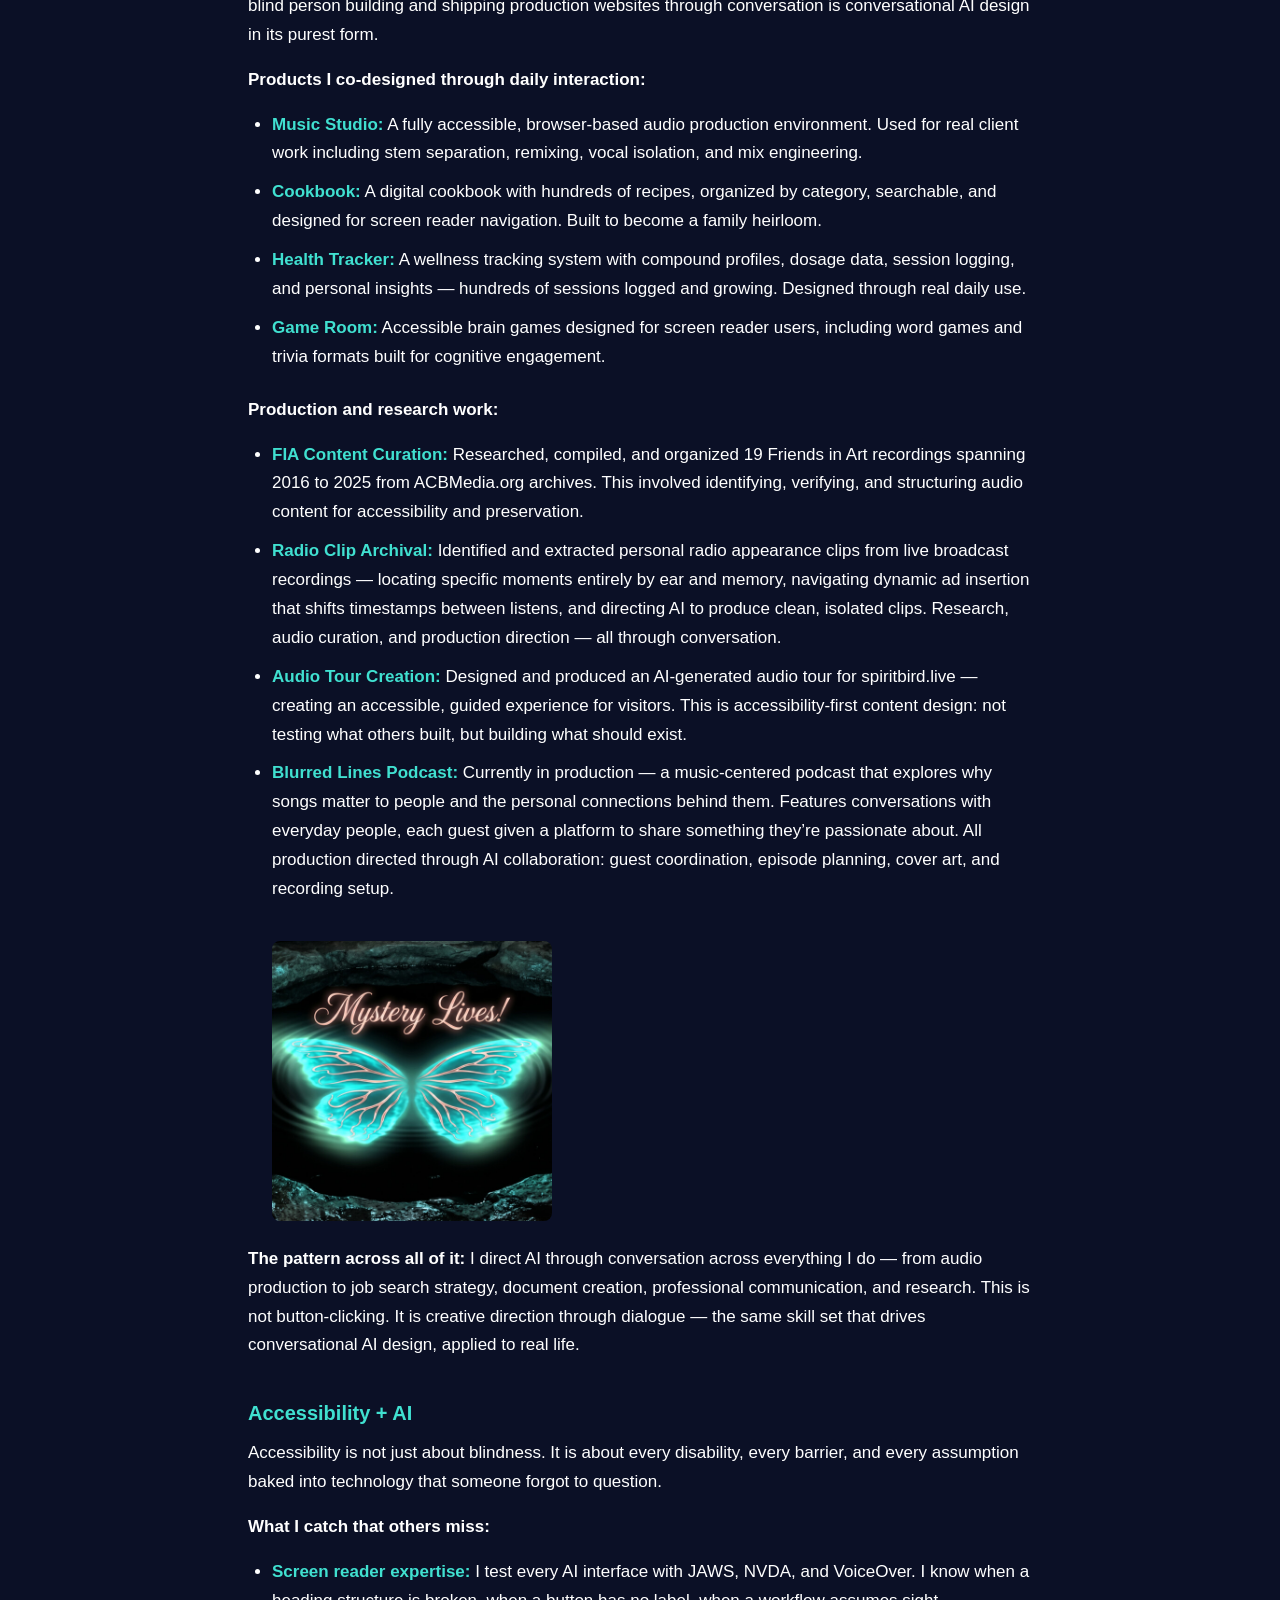
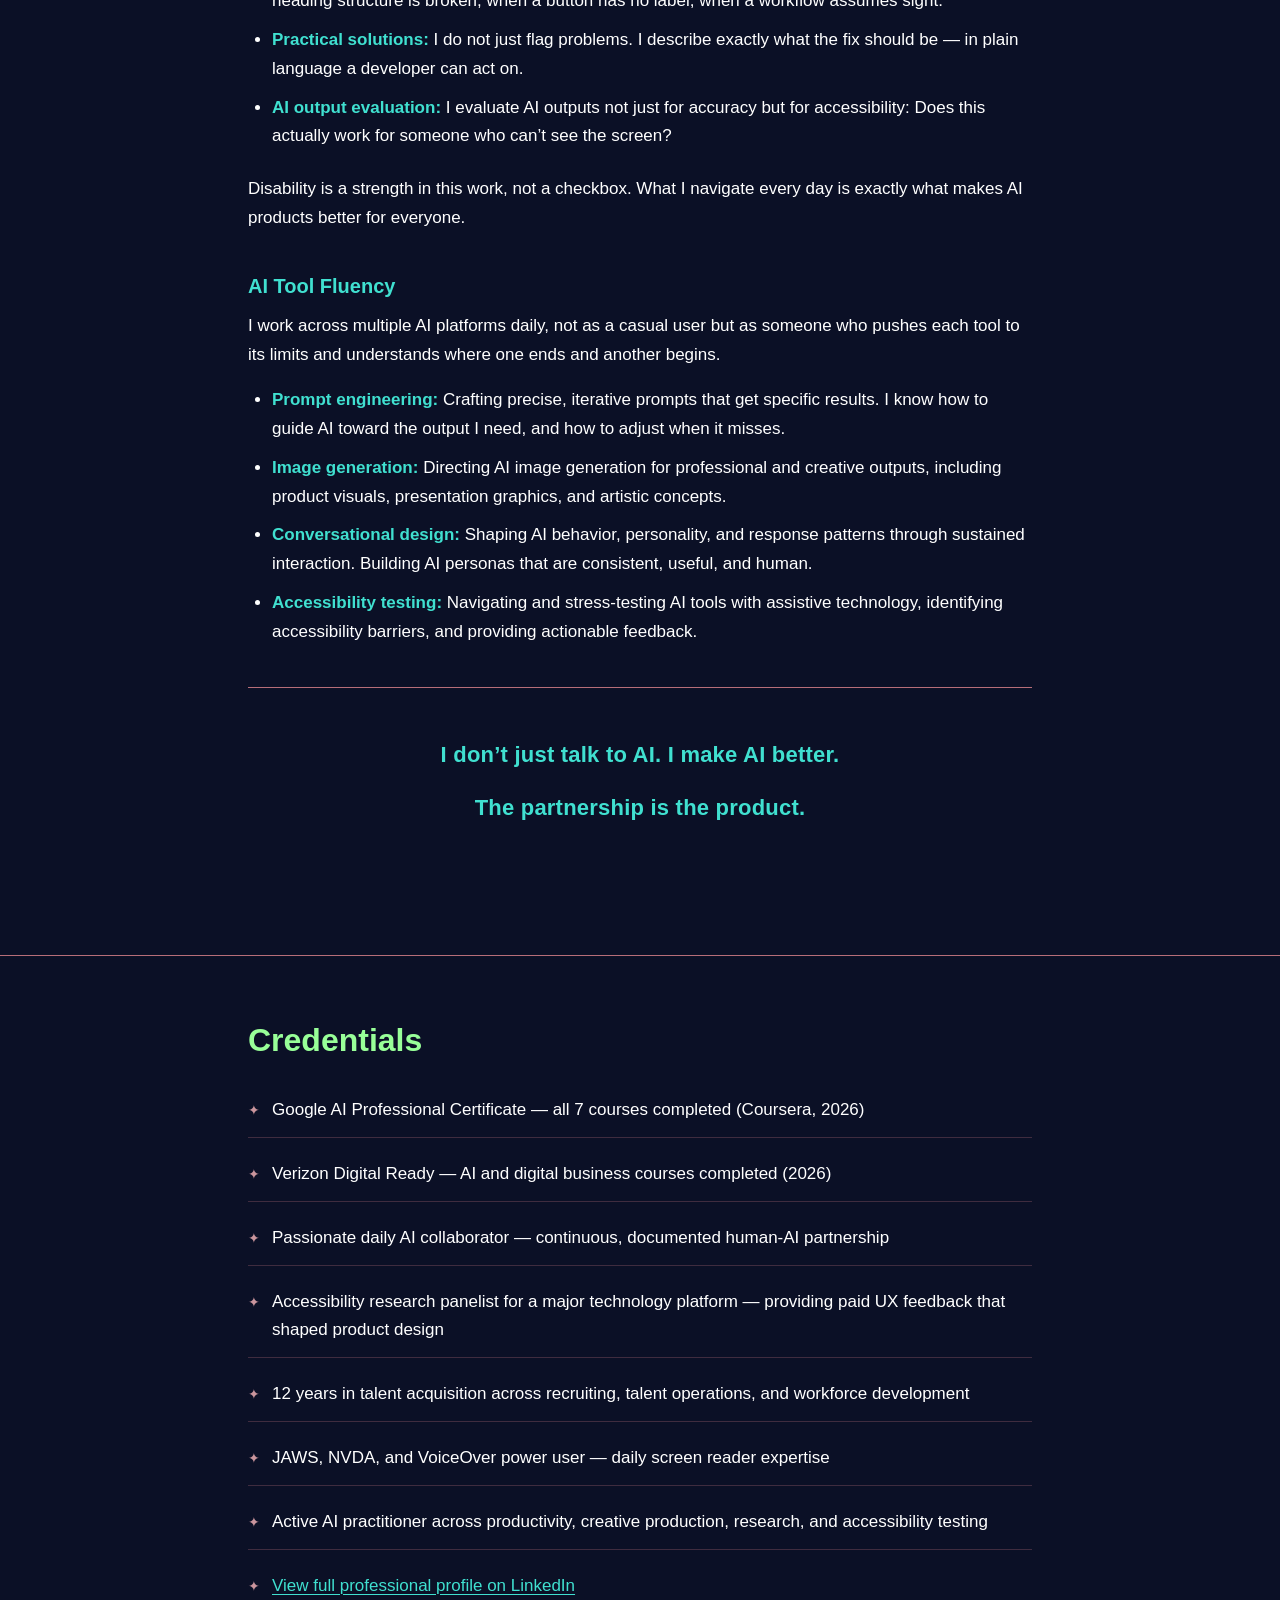
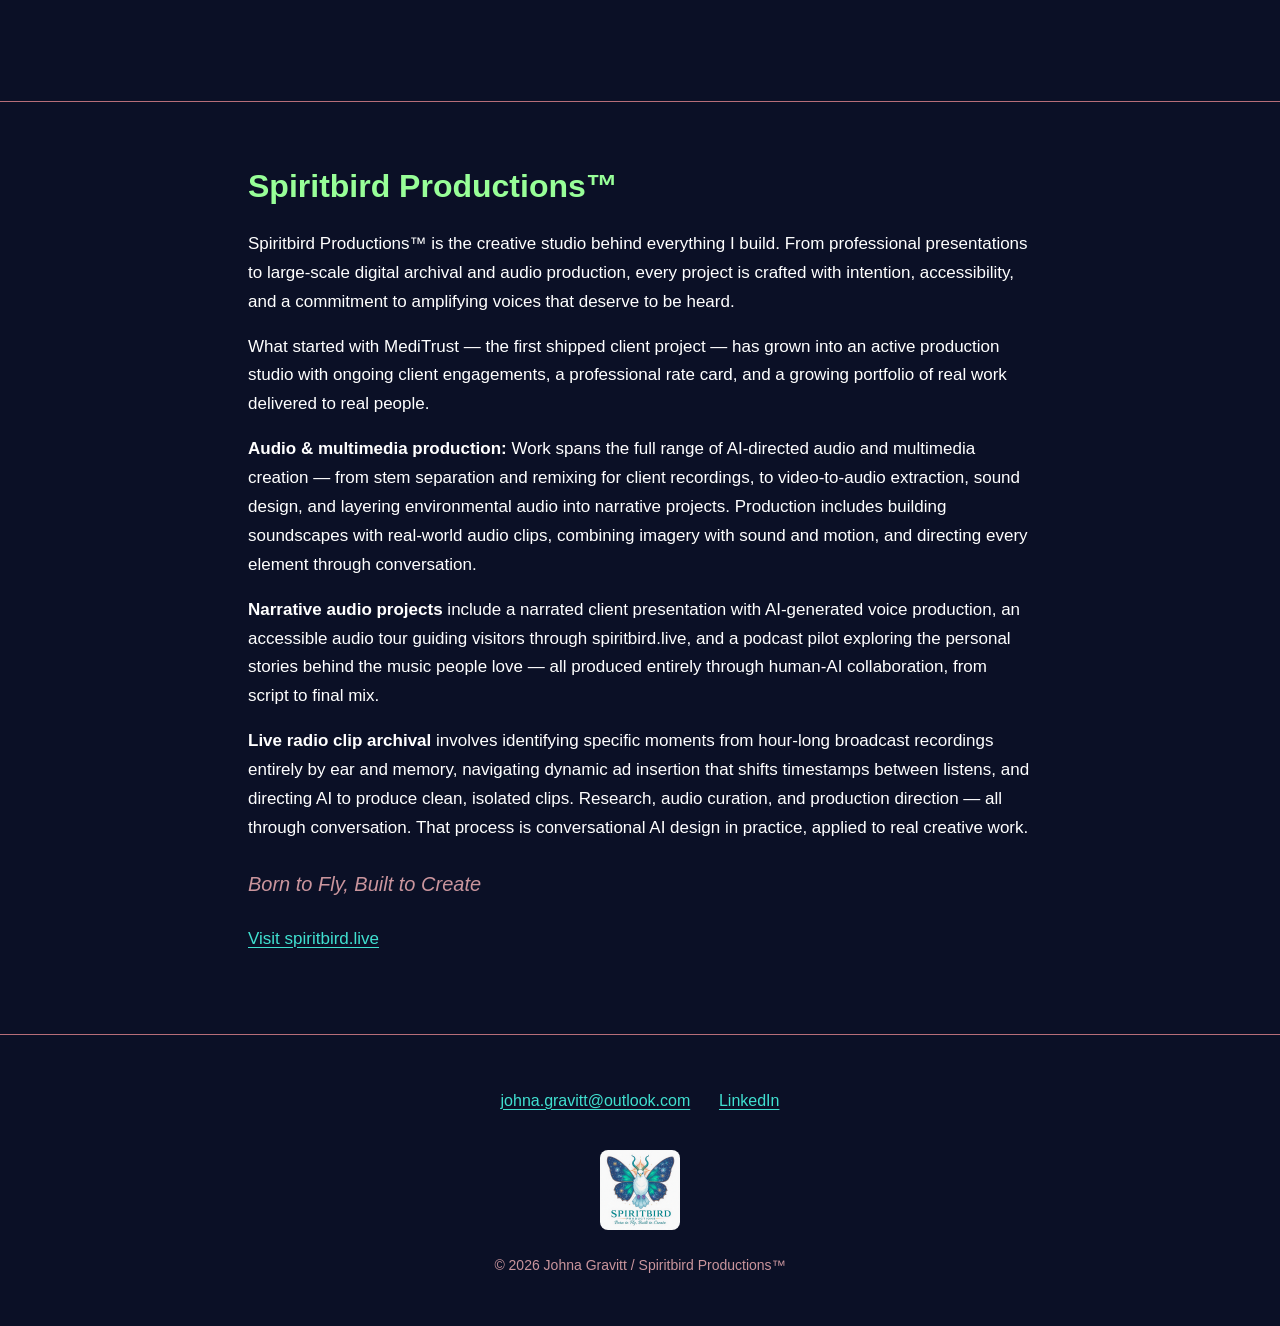
==== commit bbe27f72: "Portfolio refresh: evergreen language, Memory Book section, updated credentials and Spiritbird audio" ====
--- a/index.html
+++ b/index.html
@@ -406,7 +406,7 @@
         <div class="container">
             <h2 id="about-heading">About</h2>
             <div class="about-text">
-                <p>I chase knowledge the way some people chase promotions &mdash; it&rsquo;s just how I&rsquo;m wired. I never stop asking why. I am blind, a 12-year talent acquisition professional, and a daily AI collaborator since early 2026. I use JAWS, NVDA, and VoiceOver to navigate every digital tool I touch.</p>
+                <p>I chase knowledge the way some people chase promotions &mdash; it&rsquo;s just how I&rsquo;m wired. I never stop asking why. I am blind, a 12-year talent acquisition professional, and a passionate daily AI collaborator. I use JAWS, NVDA, and VoiceOver to navigate every digital tool I touch.</p>
                 <p>I am a natural conversational designer. I think out loud, type unfiltered, and constantly refine how AI communicates through real-time interaction. This is not a learned technique &mdash; it is how my brain works.</p>
                 <p>My blindness is a lens that makes me better at this work. When I navigate technology through a screen reader every day, I catch things sighted users never think to test. Combine that with 12 years of talent acquisition instinct, and you get someone who brings the human perspective to a field that desperately needs it.</p>
             </div>
@@ -434,6 +434,20 @@
                 </ul>
             </div>
 
+            <!-- Memory Book -->
+            <div class="portfolio-subsection">
+                <h3>Memory Book: Large-Scale Photo &amp; Video Archival</h3>
+                <p>A large-scale digital archival project produced through Spiritbird Productions&trade; for a client preserving a family member&rsquo;s legacy. Over a thousand photos and videos catalogued, organized by timeline, and delivered as a browsable gallery &mdash; all directed through AI collaboration.</p>
+
+                <p><strong>What this demonstrates:</strong></p>
+                <ul>
+                    <li><strong>Project management at scale:</strong> Organizing and cataloguing a massive media collection into a structured, navigable archive</li>
+                    <li><strong>Client engagement:</strong> Ongoing production relationship with iterative delivery, client feedback, and evolving scope</li>
+                    <li><strong>AI-directed workflow:</strong> Every step &mdash; from ingesting raw files to sorting, categorizing, and building the final gallery &mdash; was directed through conversation</li>
+                    <li><strong>Business growth:</strong> Demonstrates Spiritbird Productions&trade; expanding from one-off deliverables to sustained client engagements</li>
+                </ul>
+            </div>
+
             <!-- Startup Investment Proposal -->
             <div class="portfolio-subsection">
                 <h3>Startup Investment Proposal: Business Planning &amp; Financial Modeling</h3>
@@ -461,8 +475,8 @@
                 <p><strong>Products I co-designed through daily interaction:</strong></p>
                 <ul>
                     <li><strong>Music Studio:</strong> A fully accessible, browser-based audio production environment. Used for real client work including stem separation, remixing, vocal isolation, and mix engineering.</li>
-                    <li><strong>Cookbook:</strong> A digital cookbook with 273+ recipes, organized by category, searchable, and designed for screen reader navigation. Built to become a family heirloom.</li>
-                    <li><strong>Health Tracker:</strong> A wellness tracking system with compound profiles, dosage data, session logging, and personal insights &mdash; 280+ sessions logged and growing. Designed through real daily use.</li>
+                    <li><strong>Cookbook:</strong> A digital cookbook with hundreds of recipes, organized by category, searchable, and designed for screen reader navigation. Built to become a family heirloom.</li>
+                    <li><strong>Health Tracker:</strong> A wellness tracking system with compound profiles, dosage data, session logging, and personal insights &mdash; hundreds of sessions logged and growing. Designed through real daily use.</li>
                     <li><strong>Game Room:</strong> Accessible brain games designed for screen reader users, including word games and trivia formats built for cognitive engagement.</li>
                 </ul>
 
@@ -523,7 +537,9 @@
             <h2 id="credentials-heading">Credentials</h2>
             <ul class="credential-list">
                 <li>Google AI Professional Certificate &mdash; all 7 courses completed (Coursera, 2026)</li>
-                <li>Daily AI collaborator since early 2026 &mdash; continuous, documented human-AI partnership</li>
+                <li>Verizon Digital Ready &mdash; AI and digital business courses completed (2026)</li>
+                <li>Passionate daily AI collaborator &mdash; continuous, documented human-AI partnership</li>
+                <li>Accessibility research panelist for a major technology platform &mdash; providing paid UX feedback that shaped product design</li>
                 <li>12 years in talent acquisition across recruiting, talent operations, and workforce development</li>
                 <li>JAWS, NVDA, and VoiceOver power user &mdash; daily screen reader expertise</li>
                 <li>Active AI practitioner across productivity, creative production, research, and accessibility testing</li>
@@ -536,9 +552,11 @@
     <section id="spiritbird" aria-labelledby="spiritbird-heading">
         <div class="container">
             <h2 id="spiritbird-heading">Spiritbird Productions&trade;</h2>
-            <p>Spiritbird Productions&trade; is the creative studio behind everything I build. From professional presentations to audio production and podcast development, every project is crafted with intention, accessibility, and a commitment to amplifying voices that deserve to be heard.</p>
-            <p>MediTrust, the first shipped client project (June 2026), established Spiritbird Productions&trade; as a working production entity &mdash; proof that human-AI collaboration can deliver real, professional results.</p>
-            <p><strong>Audio production:</strong> Work includes AI-assisted stem separation and remixing for client recordings, and live radio clip extraction from local radio show broadcasts. The clip extraction process involves identifying specific moments from hour-long live episodes entirely by ear and memory, navigating dynamic ad insertion that shifts timestamps between listens, and directing the entire production through natural conversation with AI &mdash; iterating on start points, end points, and context clues until the final cut matches what was heard live. That process is conversational AI design in practice, applied to real creative work.</p>
+            <p>Spiritbird Productions&trade; is the creative studio behind everything I build. From professional presentations to large-scale digital archival and audio production, every project is crafted with intention, accessibility, and a commitment to amplifying voices that deserve to be heard.</p>
+            <p>What started with MediTrust &mdash; the first shipped client project &mdash; has grown into an active production studio with ongoing client engagements, a professional rate card, and a growing portfolio of real work delivered to real people.</p>
+            <p><strong>Audio &amp; multimedia production:</strong> Work spans the full range of AI-directed audio and multimedia creation &mdash; from stem separation and remixing for client recordings, to video-to-audio extraction, sound design, and layering environmental audio into narrative projects. Production includes building soundscapes with real-world audio clips, combining imagery with sound and motion, and directing every element through conversation.</p>
+            <p><strong>Narrative audio projects</strong> include a narrated client presentation with AI-generated voice production, an accessible audio tour guiding visitors through spiritbird.live, and a podcast pilot exploring the personal stories behind the music people love &mdash; all produced entirely through human-AI collaboration, from script to final mix.</p>
+            <p><strong>Live radio clip archival</strong> involves identifying specific moments from hour-long broadcast recordings entirely by ear and memory, navigating dynamic ad insertion that shifts timestamps between listens, and directing AI to produce clean, isolated clips. Research, audio curation, and production direction &mdash; all through conversation. That process is conversational AI design in practice, applied to real creative work.</p>
             <p class="spiritbird-tagline">Born to Fly, Built to Create</p>
             <p style="margin-top: 1.5rem;"><a href="https://spiritbird.live" target="_blank" rel="noopener noreferrer">Visit spiritbird.live</a></p>
         </div>
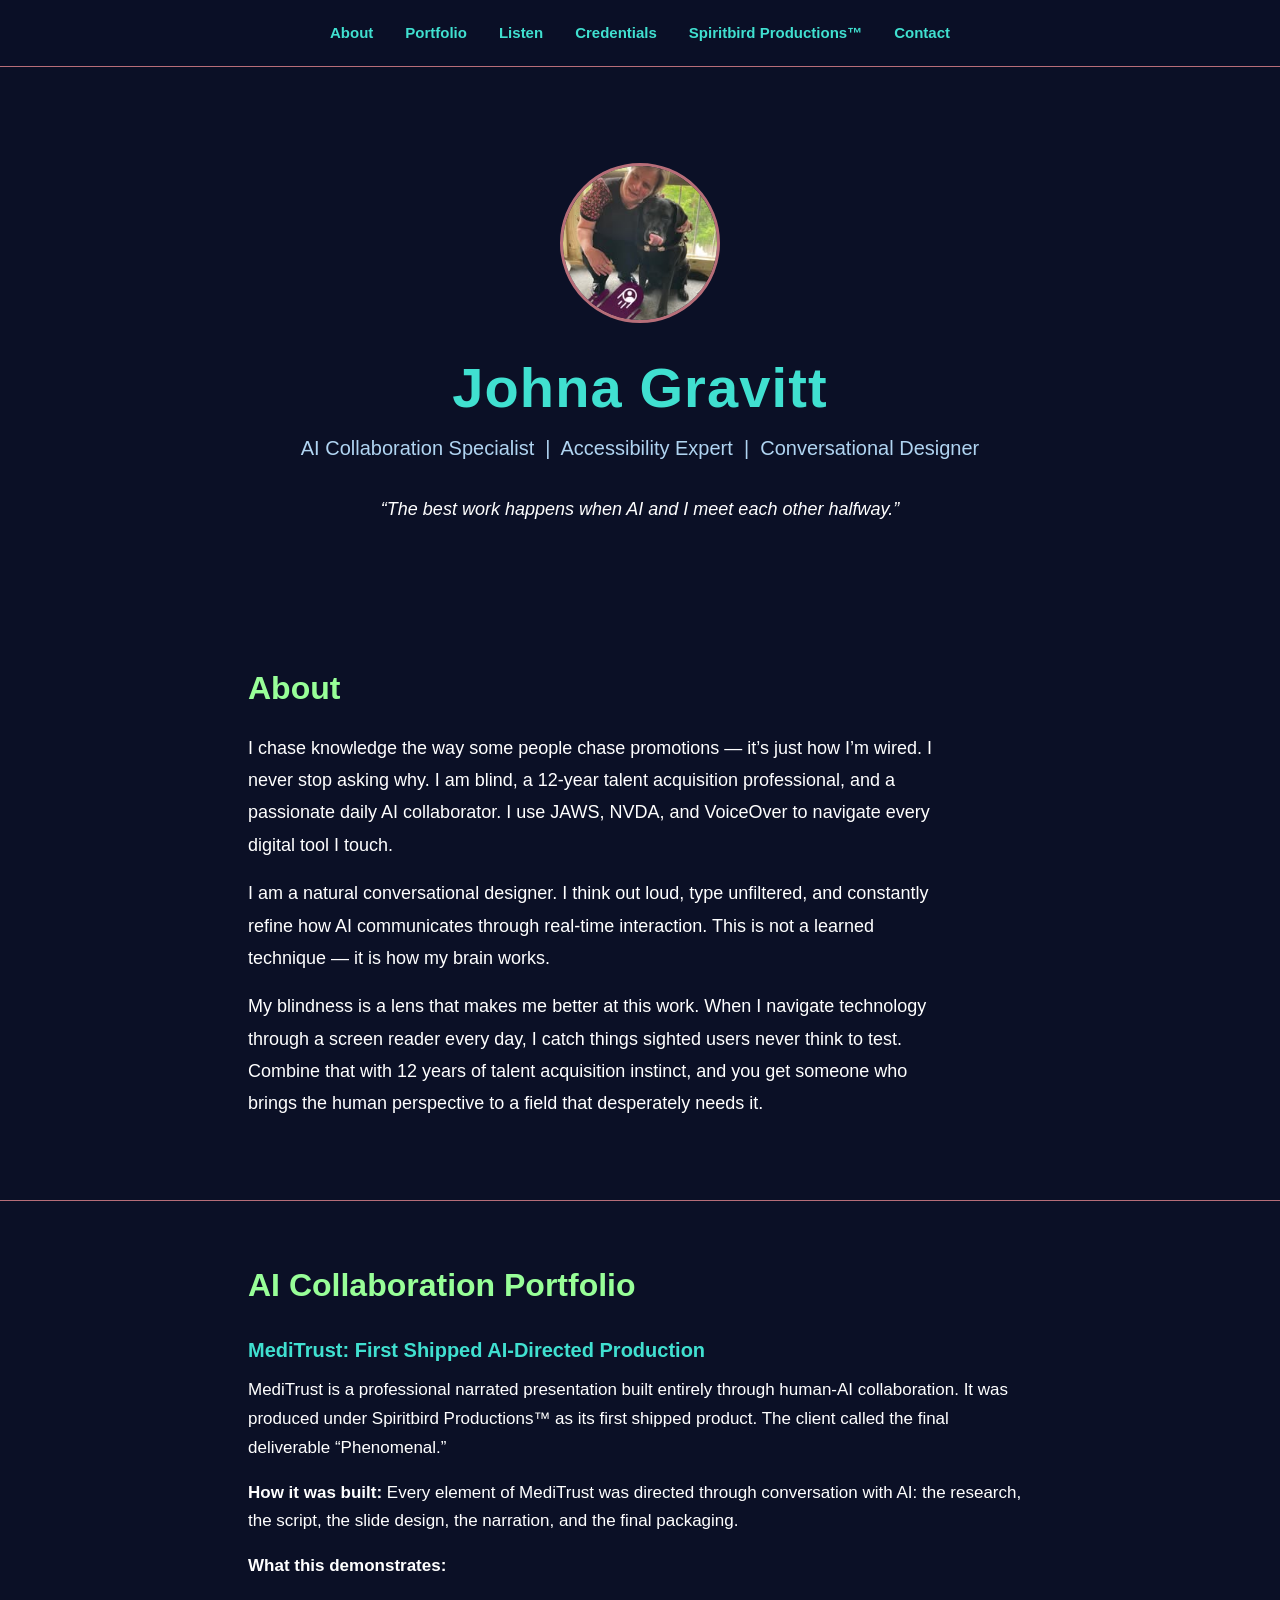
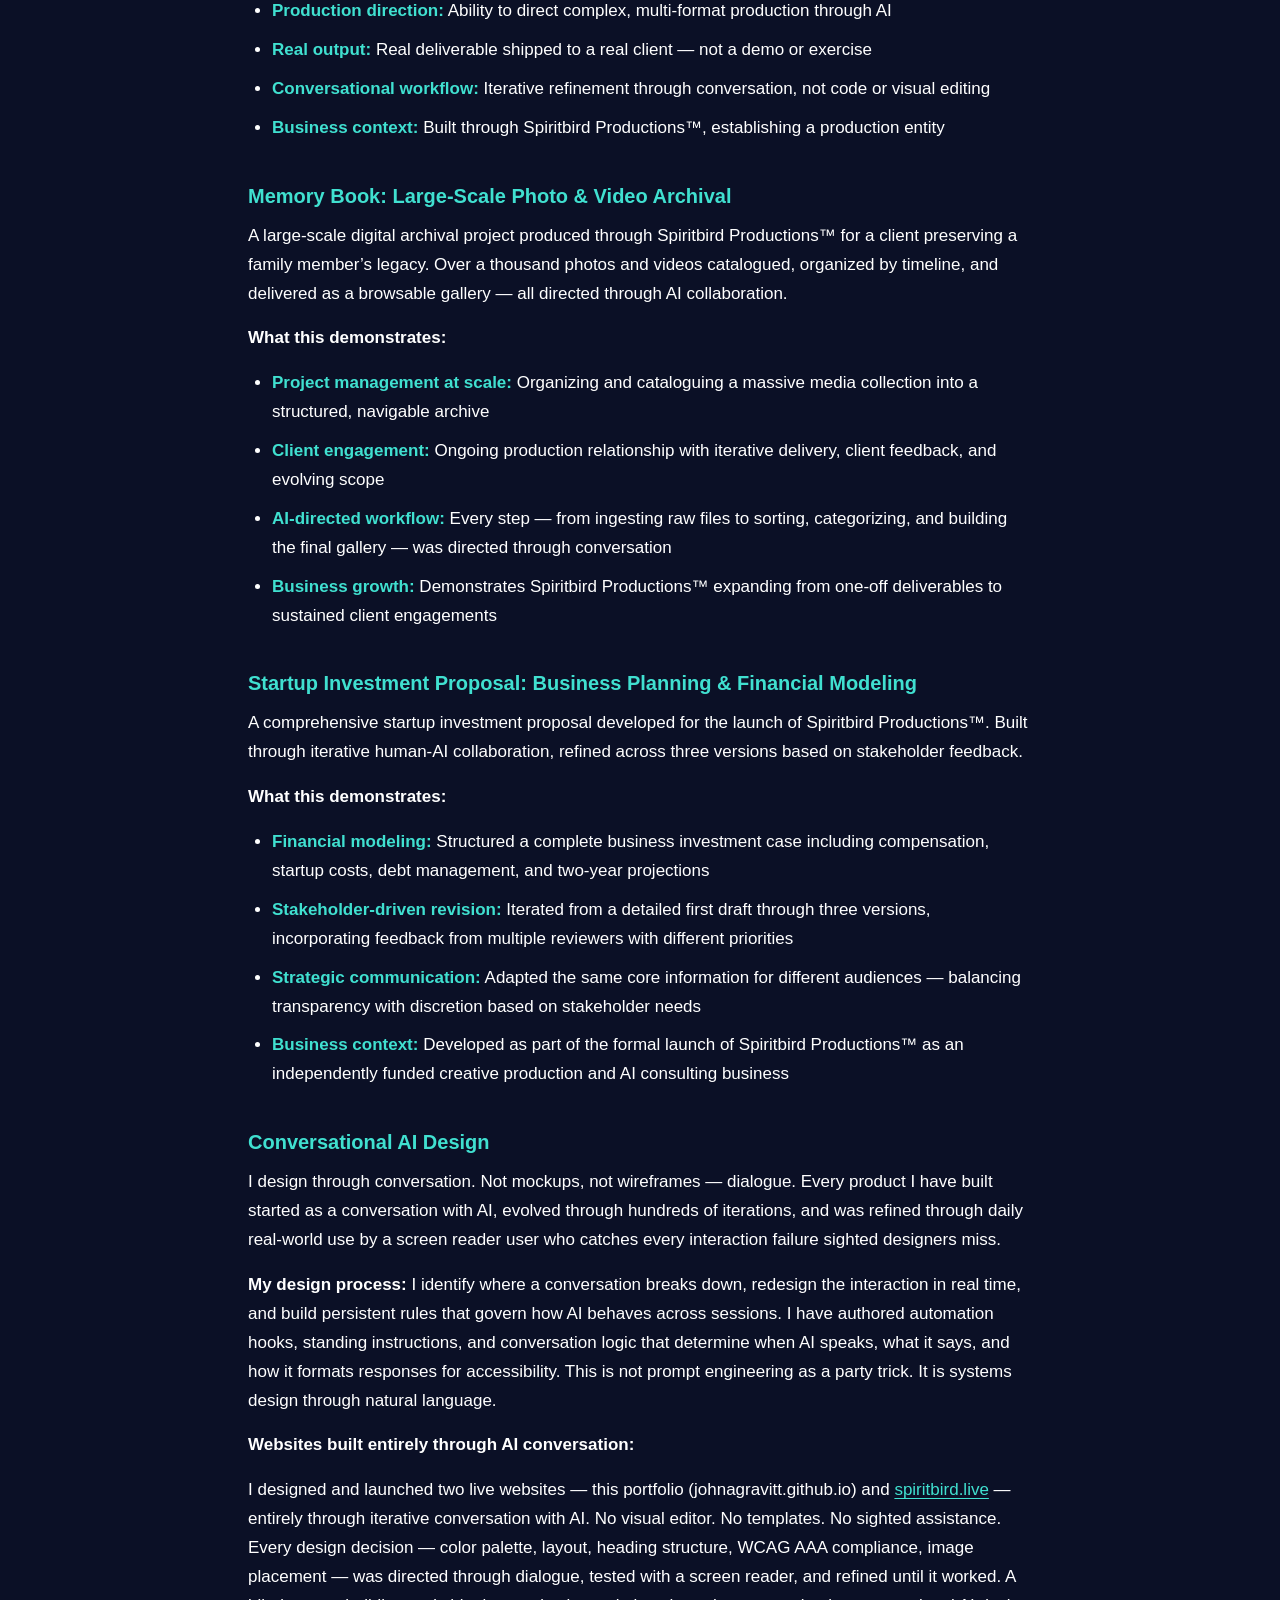
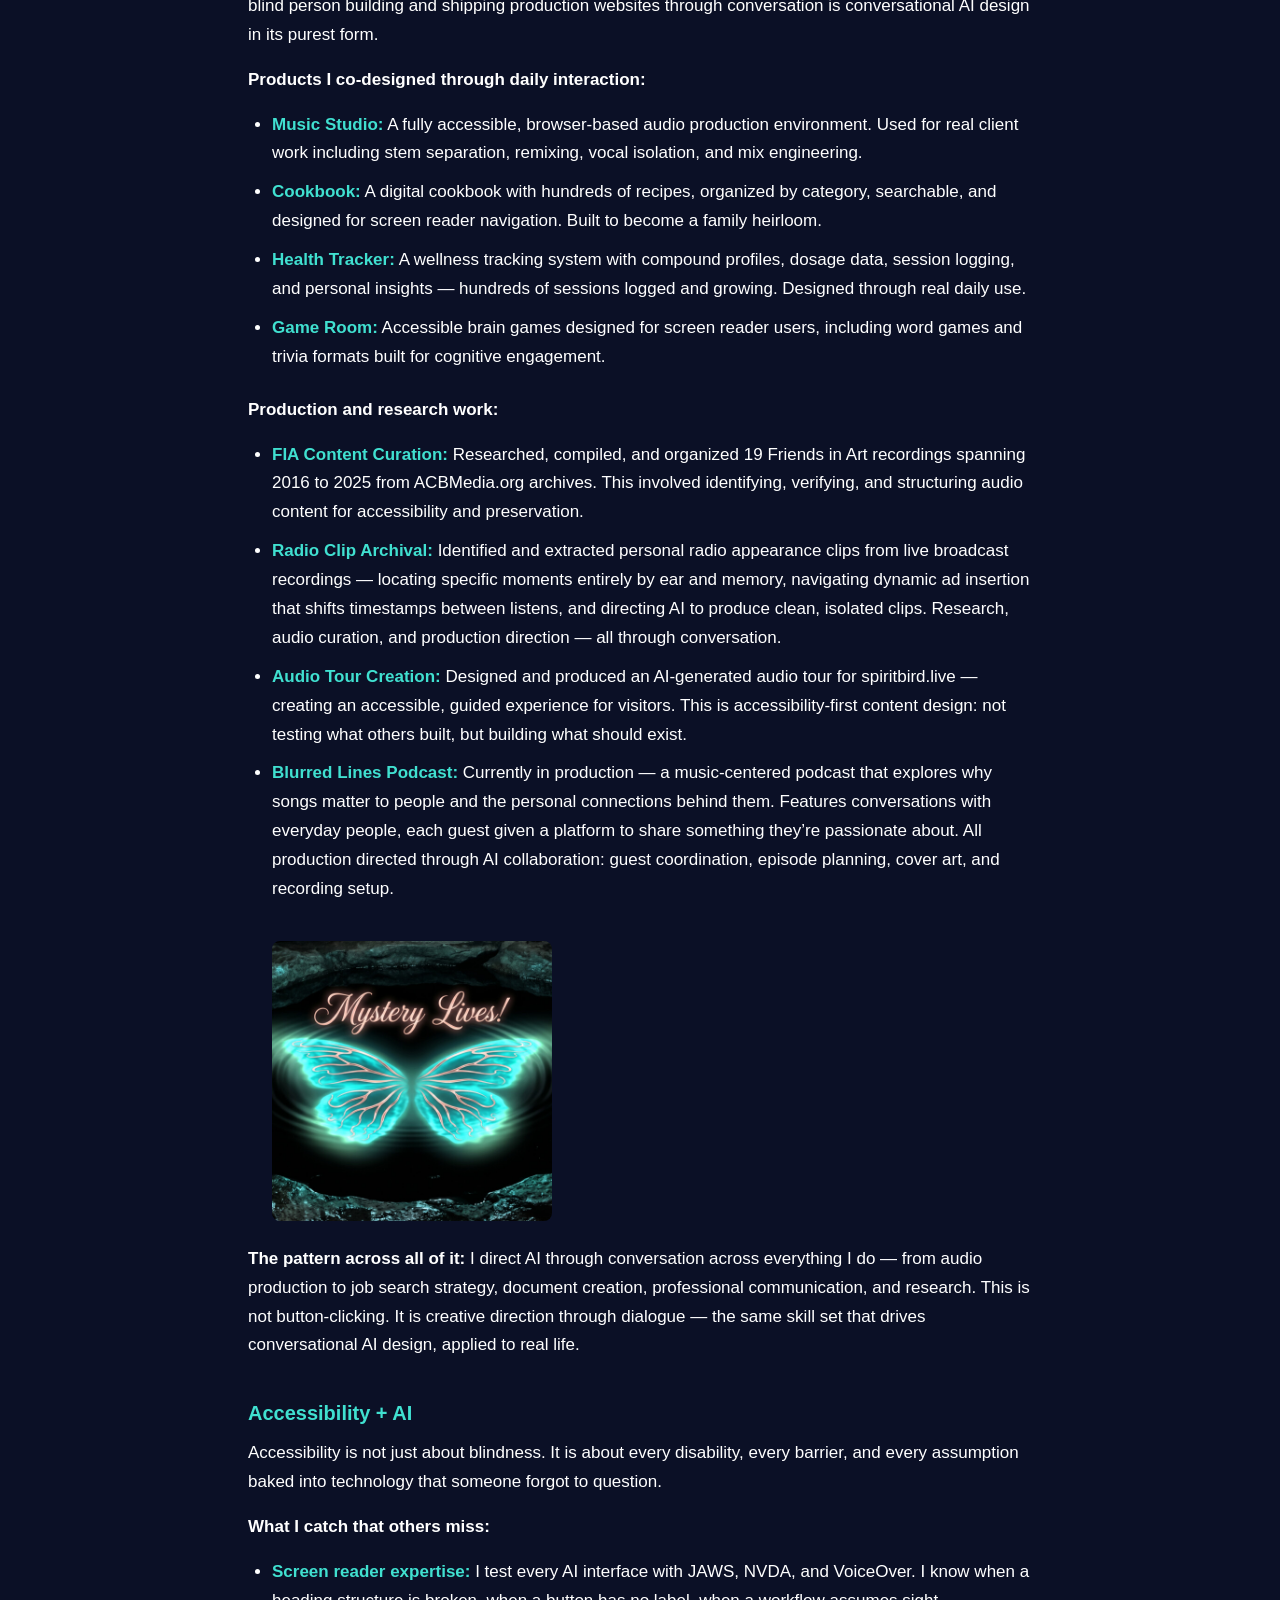
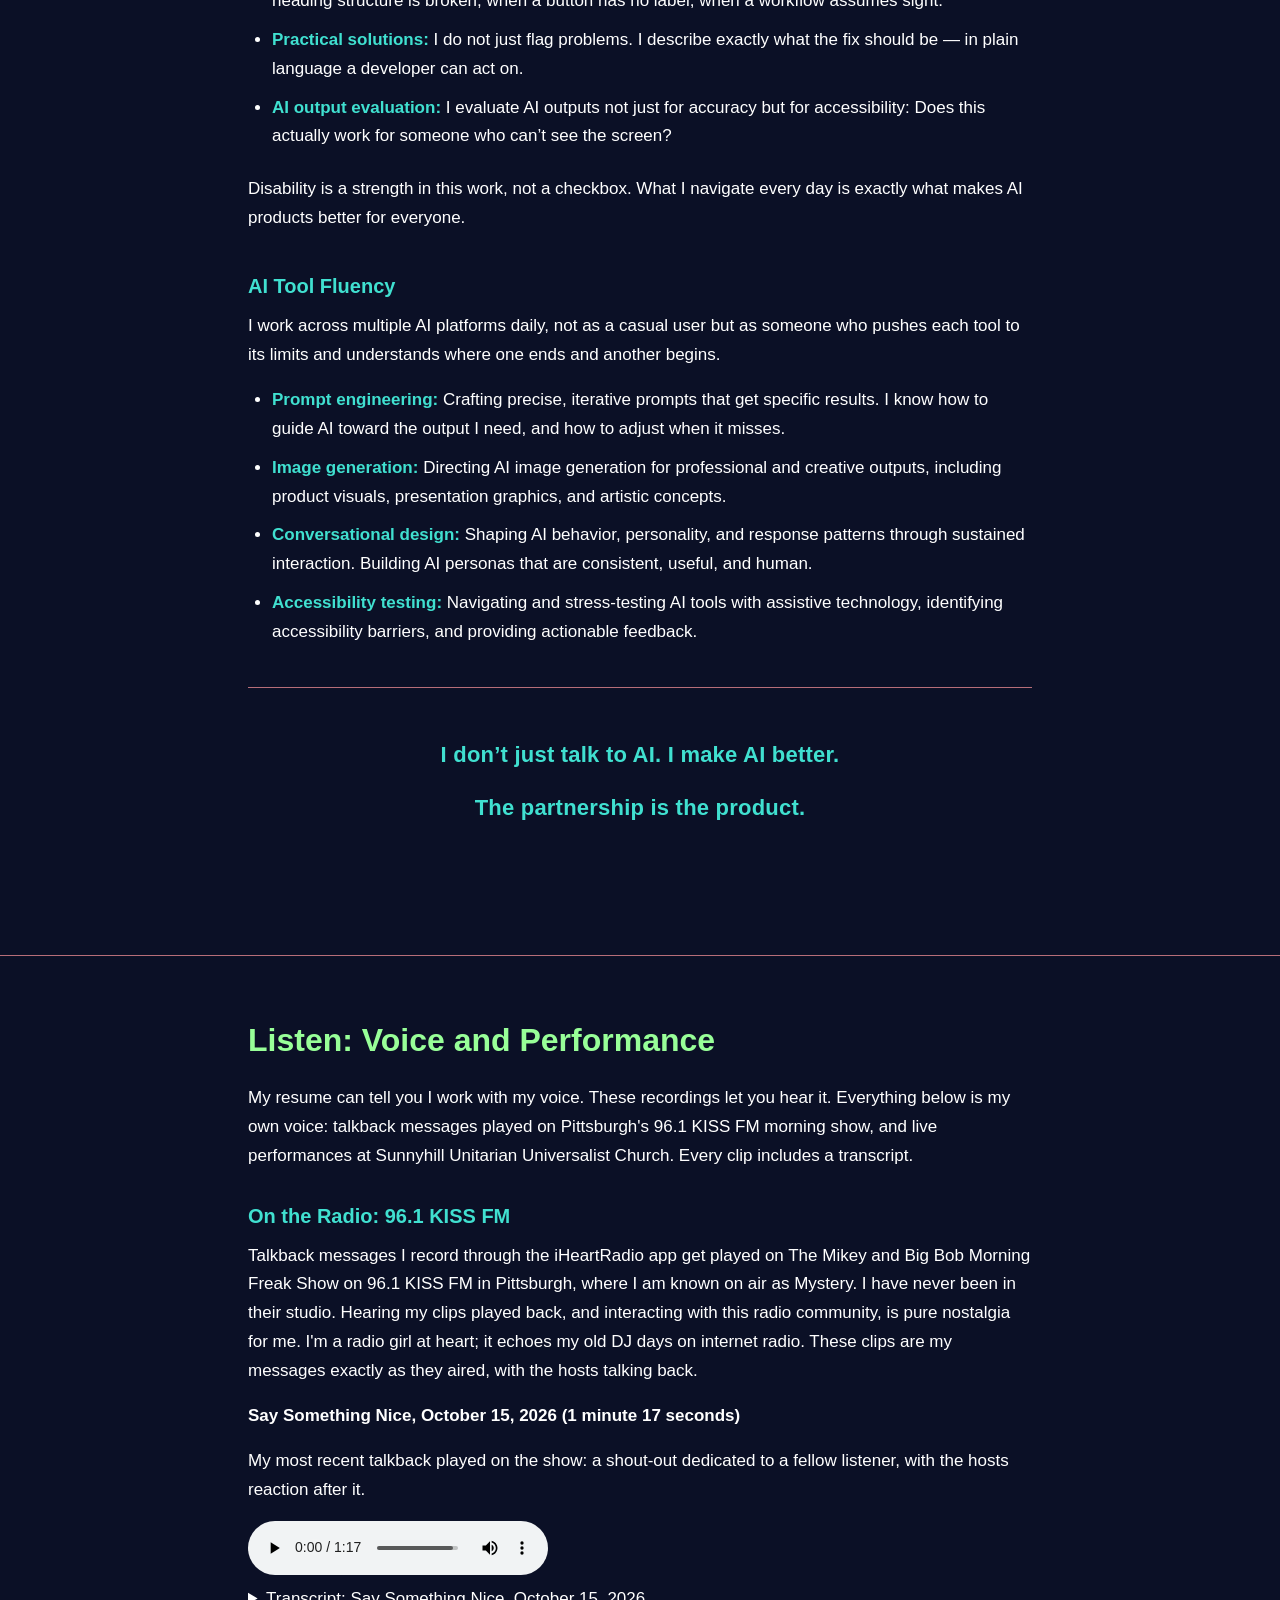
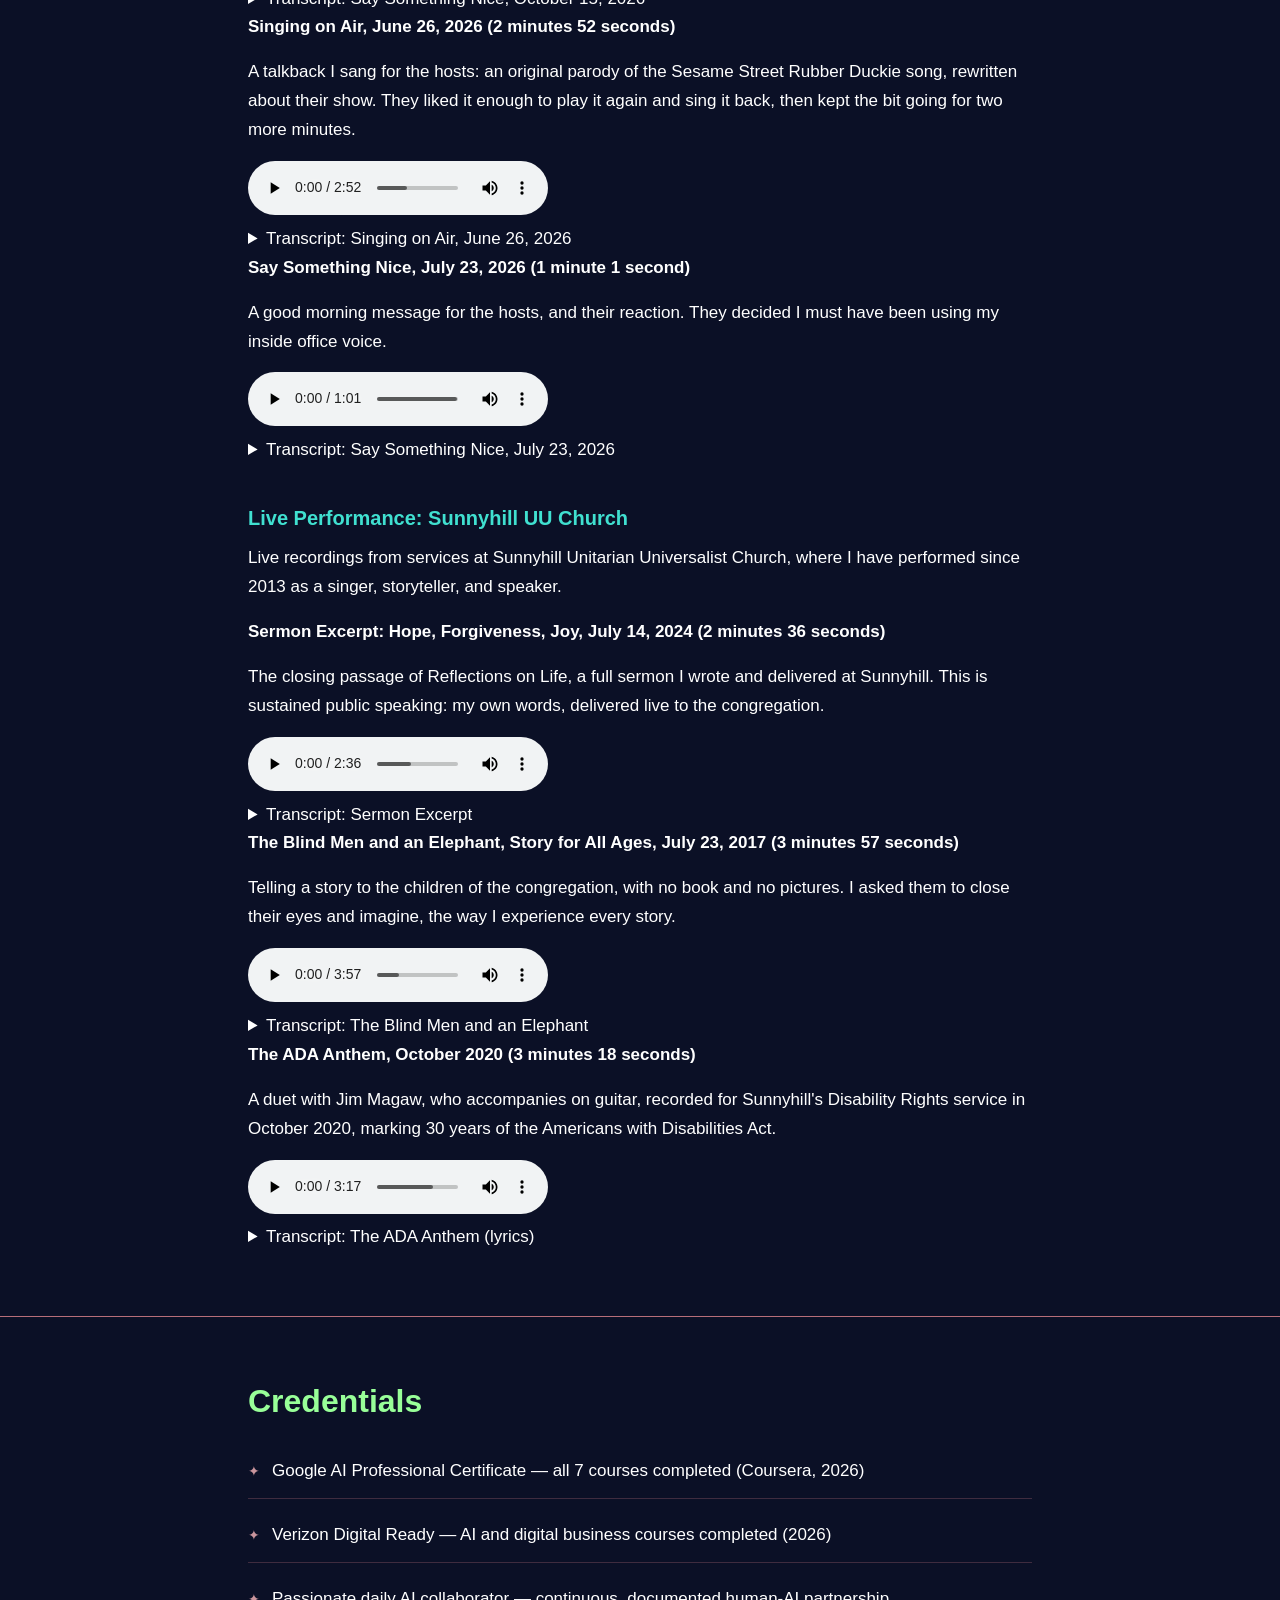
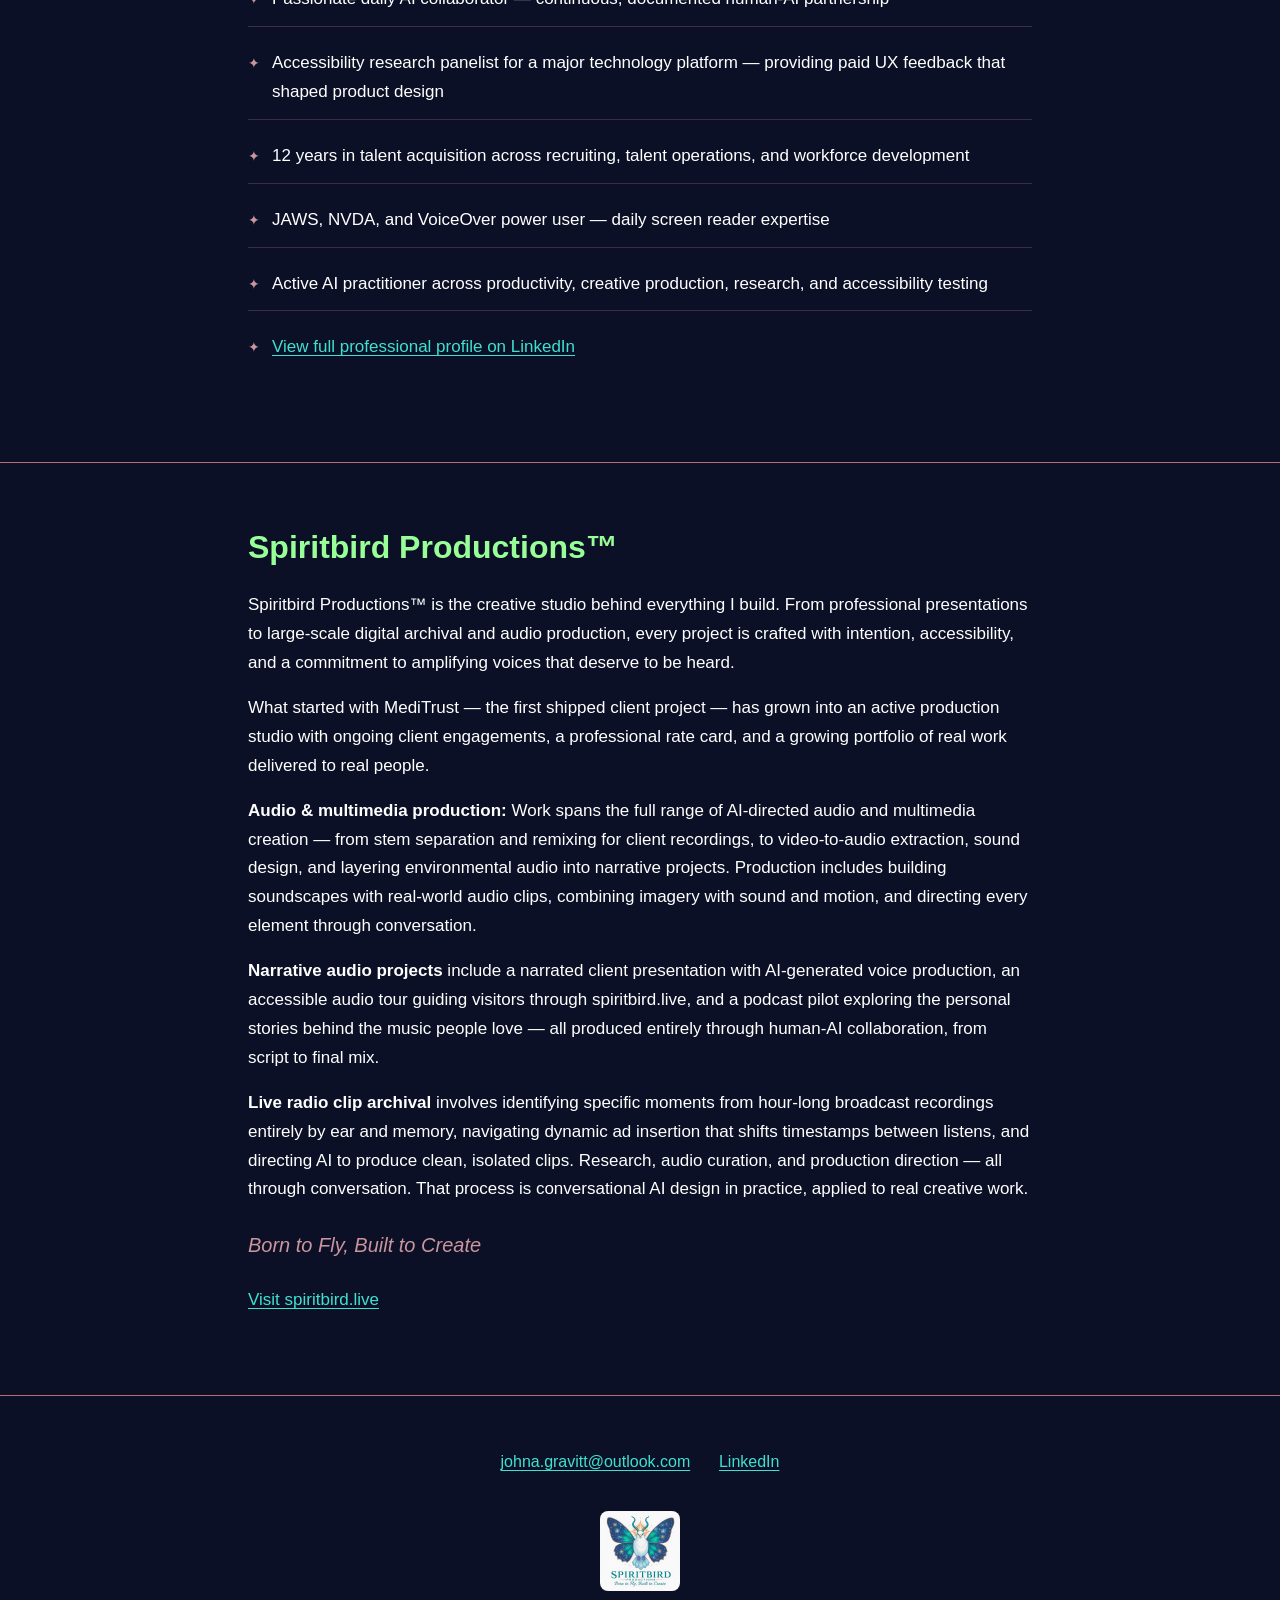
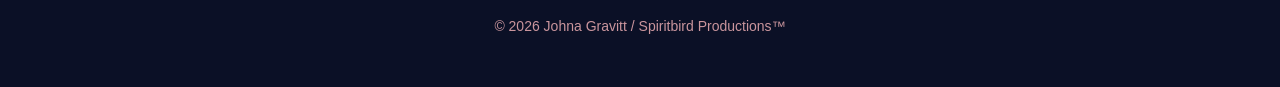
==== commit 396045b3: "Add Listen: Voice and Performance section with six audio clips and transcripts" ====
--- a/index.html
+++ b/index.html
@@ -382,6 +382,7 @@
     <div class="nav-inner">
         <a href="#about">About</a>
         <a href="#portfolio">Portfolio</a>
+        <a href="#listen">Listen</a>
         <a href="#credentials">Credentials</a>
         <a href="#spiritbird">Spiritbird Productions&trade;</a>
         <a href="#contact">Contact</a>
@@ -527,6 +528,83 @@
             <div class="closing-statement">
                 <p>I don&rsquo;t just talk to AI. I make AI better.</p>
                 <p class="closing-sub">The partnership is the product.</p>
+            </div>
+        </div>
+    </section>
+
+    <!-- Listen: Voice and Performance -->
+    <section id="listen" aria-labelledby="listen-heading">
+        <div class="container">
+            <h2 id="listen-heading">Listen: Voice and Performance</h2>
+            <p>My resume can tell you I work with my voice. These recordings let you hear it. Everything below is my own voice: talkback messages played on Pittsburgh's 96.1 KISS FM morning show, and live performances at Sunnyhill Unitarian Universalist Church. Every clip includes a transcript.</p>
+
+            <!-- Radio talkbacks -->
+            <div class="portfolio-subsection">
+                <h3>On the Radio: 96.1 KISS FM</h3>
+                <p>Talkback messages I record through the iHeartRadio app get played on The Mikey and Big Bob Morning Freak Show on 96.1 KISS FM in Pittsburgh, where I am known on air as Mystery. I have never been in their studio. Hearing my clips played back, and interacting with this radio community, is pure nostalgia for me. I'm a radio girl at heart; it echoes my old DJ days on internet radio. These clips are my messages exactly as they aired, with the hosts talking back.</p>
+                <p><strong>Say Something Nice, October 15, 2026 (1 minute 17 seconds)</strong></p>
+                <p>My most recent talkback played on the show: a shout-out dedicated to a fellow listener, with the hosts reaction after it.</p>
+                <audio controls preload="metadata" src="audio/kiss-say-something-nice-oct-15-2026.mp3" aria-label="Say Something Nice, October 15 2026, 1 minute 17 seconds"></audio>
+                <details>
+                    <summary>Transcript: Say Something Nice, October 15, 2026</summary>
+                    <p>[Station ID and segment jingle: "Mikey and Bob here on 96.1 KISS. Time to say something nice. Say something nice!"]</p>
+                    <p>Mystery: This one goes right out to Aunt Caca. You make my day. Yes, I heard your wine glass. Yes, I wish I had some. And no, I don't watch the show, but yes, Masshole is the term. I spent 14 years in Rhode Island and absolutely agree.</p>
+                    <p>Hosts: That was Aunt Caca. She's been recapping Love Is Blind Boston for us. I agree. When Aunt Caca takes us on an adventure with her, we go right with her. It's great. Not sure she's sober. She was drinking wine, at least.</p>
+                </details>
+                <p><strong>Singing on Air, June 26, 2026 (2 minutes 52 seconds)</strong></p>
+                <p>A talkback I sang for the hosts: an original parody of the Sesame Street Rubber Duckie song, rewritten about their show. They liked it enough to play it again and sing it back, then kept the bit going for two more minutes.</p>
+                <audio controls preload="metadata" src="audio/kiss-singing-june-26-2026.mp3" aria-label="Singing on air, June 26 2026, 2 minutes 52 seconds"></audio>
+                <details>
+                    <summary>Transcript: Singing on Air, June 26, 2026</summary>
+                    <p>Host: Right now, let's get to another talkback message.</p>
+                    <p>Mystery (singing): Hey, Mike and Bobby, you're the one, you make my morning so much fun. I turn you on and laugh all day, well, at least until 10 o'clock and you go away.</p>
+                    <p>Hosts: Wow. That is like our own Rubber Duckie song. That is Ernie's Rubber Duckie song from Sesame Street. [They sing her version back, then continue riffing on the song for the rest of the clip.]</p>
+                </details>
+                <p><strong>Say Something Nice, July 23, 2026 (1 minute 1 second)</strong></p>
+                <p>A good morning message for the hosts, and their reaction. They decided I must have been using my inside office voice.</p>
+                <audio controls preload="metadata" src="audio/kiss-say-something-nice-july-23-2026.mp3" aria-label="Say Something Nice, July 23 2026, 1 minute 1 second"></audio>
+                <details>
+                    <summary>Transcript: Say Something Nice, July 23, 2026</summary>
+                    <p>[Segment jingle: "Say something nice!"]</p>
+                    <p>Mystery: Hey, boys, good morning. I'm saying something nice to you. You guys are amazing. I love listening to you every morning. You make me laugh every morning. I don't know what I'd do without you guys. Have a great day, Mikey and Bob.</p>
+                    <p>Hosts: You know what? That's right. We set the tone for the day. You have a great day. [Later:] Where are they, inside office voice, by the way? That does sound like office lady. Like, I can't talk too loud, but you guys make me laugh every morning.</p>
+                </details>
+            </div>
+
+            <!-- Sunnyhill -->
+            <div class="portfolio-subsection">
+                <h3>Live Performance: Sunnyhill UU Church</h3>
+                <p>Live recordings from services at Sunnyhill Unitarian Universalist Church, where I have performed since 2013 as a singer, storyteller, and speaker.</p>
+                <p><strong>Sermon Excerpt: Hope, Forgiveness, Joy, July 14, 2024 (2 minutes 36 seconds)</strong></p>
+                <p>The closing passage of Reflections on Life, a full sermon I wrote and delivered at Sunnyhill. This is sustained public speaking: my own words, delivered live to the congregation.</p>
+                <audio controls preload="metadata" src="audio/sunnyhill-sermon-excerpt-2024.mp3" aria-label="Sermon excerpt, Hope Forgiveness Joy, July 14 2024, 2 minutes 36 seconds"></audio>
+                <details>
+                    <summary>Transcript: Sermon Excerpt</summary>
+                    <p>Over the years, I have learned a lot about hope. I have learned a lot about forgiveness. And I have learned a lot about finding joy. Through our actions, either directly or indirectly, we can have an impact on those around us. I strongly believe that we all have a purpose on this earth, and we may never truly know what that is, but I get a sense of it each and every time I give of myself to others. Providing happiness and comfort to those around me is something I strive to do every day. I am a giving person, because I have realized that when I give of myself to others, I feel good. I believe in small acts of kindness and being generous with my time. Because we are not in this world alone and everything we do has an impact. We only have one life to live, and each day we have a choice to make: we can spend our lives dwelling on the things we don't have, or do our best to live each day to its fullest. I have learned that life can be hard, and I am a work in progress, and that is completely fine. I am ok with who I am. And I choose Joy! Let your inner child speak to you, try to find that sense of wonderment and joy. My wish for all of you today is that you can find something to be hopeful and joyful about. My hope for all of you as you leave here today is, if you are struggling with forgiveness, just try to remember that forgiveness doesn't make the other person right, it makes you free. So I want you all to go in peace, go with joy, and go in love. Thank you.</p>
+                </details>
+                <p><strong>The Blind Men and an Elephant, Story for All Ages, July 23, 2017 (3 minutes 57 seconds)</strong></p>
+                <p>Telling a story to the children of the congregation, with no book and no pictures. I asked them to close their eyes and imagine, the way I experience every story.</p>
+                <audio controls preload="metadata" src="audio/sunnyhill-blind-men-and-an-elephant-2017.mp3" aria-label="The Blind Men and an Elephant, story for all ages, July 23 2017, 3 minutes 57 seconds"></audio>
+                <details>
+                    <summary>Transcript: The Blind Men and an Elephant</summary>
+                    <p>[Introduction:] Hi, and now it's time for our story. If there are any kids that want to come up? There's a dog up here. That's okay.</p>
+                    <p>Johna: All right, hi. Good morning. So I don't have a storybook for you to look at pictures. So I'm going to have you guys all close your eyes and imagine, as I tell you this story. It is an elephant and the blind men.</p>
+                    <p>Once upon a time, there were six blind men living in a village. And one day, the villagers came to them and said, there's an elephant. So the blind people were like, hey, we don't know what that looks like. Let's go feel it. Let's go see what it feels like. So the first blind man touches it and says, it's a big pillar, as he's touching the leg. The second blind man says, no, it's a rope, as he's touching the tail. The third blind man says, it's like a pipe, as he's touching the tusk. Fourth blind man says, it's like a big hand fan, as he's touching the ear. Fifth blind man says, it's like a huge wall, as he's touching the belly. And the sixth blind man says, no, it's like a thick tree branch, as he's touching the trunk.</p>
+                    <p>So they all had differing opinions and beliefs as to what they felt like they were touching. So they started arguing. Well, this wasn't good. And a wise man came along and heard them arguing, said, oh, no, what's wrong? So the blind men told him, well, he thinks the elephant's this and he thinks the elephant's this, and who's right? Well, the wise man says, you're all right. You each touched a different part and said what it felt like to you. And the blind men were so happy. Oh, we're right. We're all right. Let's not fight.</p>
+                    <p>So the moral of this story really is that sometimes people say things that you may not agree with, but they still have some truth. It's just the way that people view things. And the best way to not have an argument if you disagree with someone is to just say to yourself, they have their own beliefs and I will accept them for that. Now we'll sing you out. [Closing song: "This Little Light of Mine," ending "Let it shine."]</p>
+                </details>
+                <p><strong>The ADA Anthem, October 2020 (3 minutes 18 seconds)</strong></p>
+                <p>A duet with Jim Magaw, who accompanies on guitar, recorded for Sunnyhill's Disability Rights service in October 2020, marking 30 years of the Americans with Disabilities Act.</p>
+                <audio controls preload="metadata" src="audio/sunnyhill-ada-anthem-2020.mp3" aria-label="The ADA Anthem, duet, October 2020, 3 minutes 18 seconds"></audio>
+                <details>
+                    <summary>Transcript: The ADA Anthem (lyrics)</summary>
+                    <p>In the disability rights movement, we're the streams of constant change, for the worse and for the better, in flux it had remained. To move it with decision towards human dignity, we gathered as one, there was work to be done, for we held only part of the key.</p>
+                    <p>ADA, we stand as one to see it through. ADA, civil rights overdue.</p>
+                    <p>But to shape new legislation, based on laws as their place, bringing power to the people whose lives these things embraced. So we formed a coalition, and the system surely moved. So today it's the ADA, and the balance has improved.</p>
+                    <p>ADA, we stand as one to see it through. ADA, civil rights overdue.</p>
+                    <p>For those who are disabled, a change has been perceived, a freer step across this land on the road to liberty. So we sang this song together, 30 years ago this year, and still a journey we share, as together we care. The ADA is gold, sweet and clear.</p>
+                    <p>ADA, we stand as one to see it through. ADA, civil rights overdue. ADA, we stand as one to see it through. ADA, civil rights, very long overdue.</p>
+                </details>
             </div>
         </div>
     </section>
